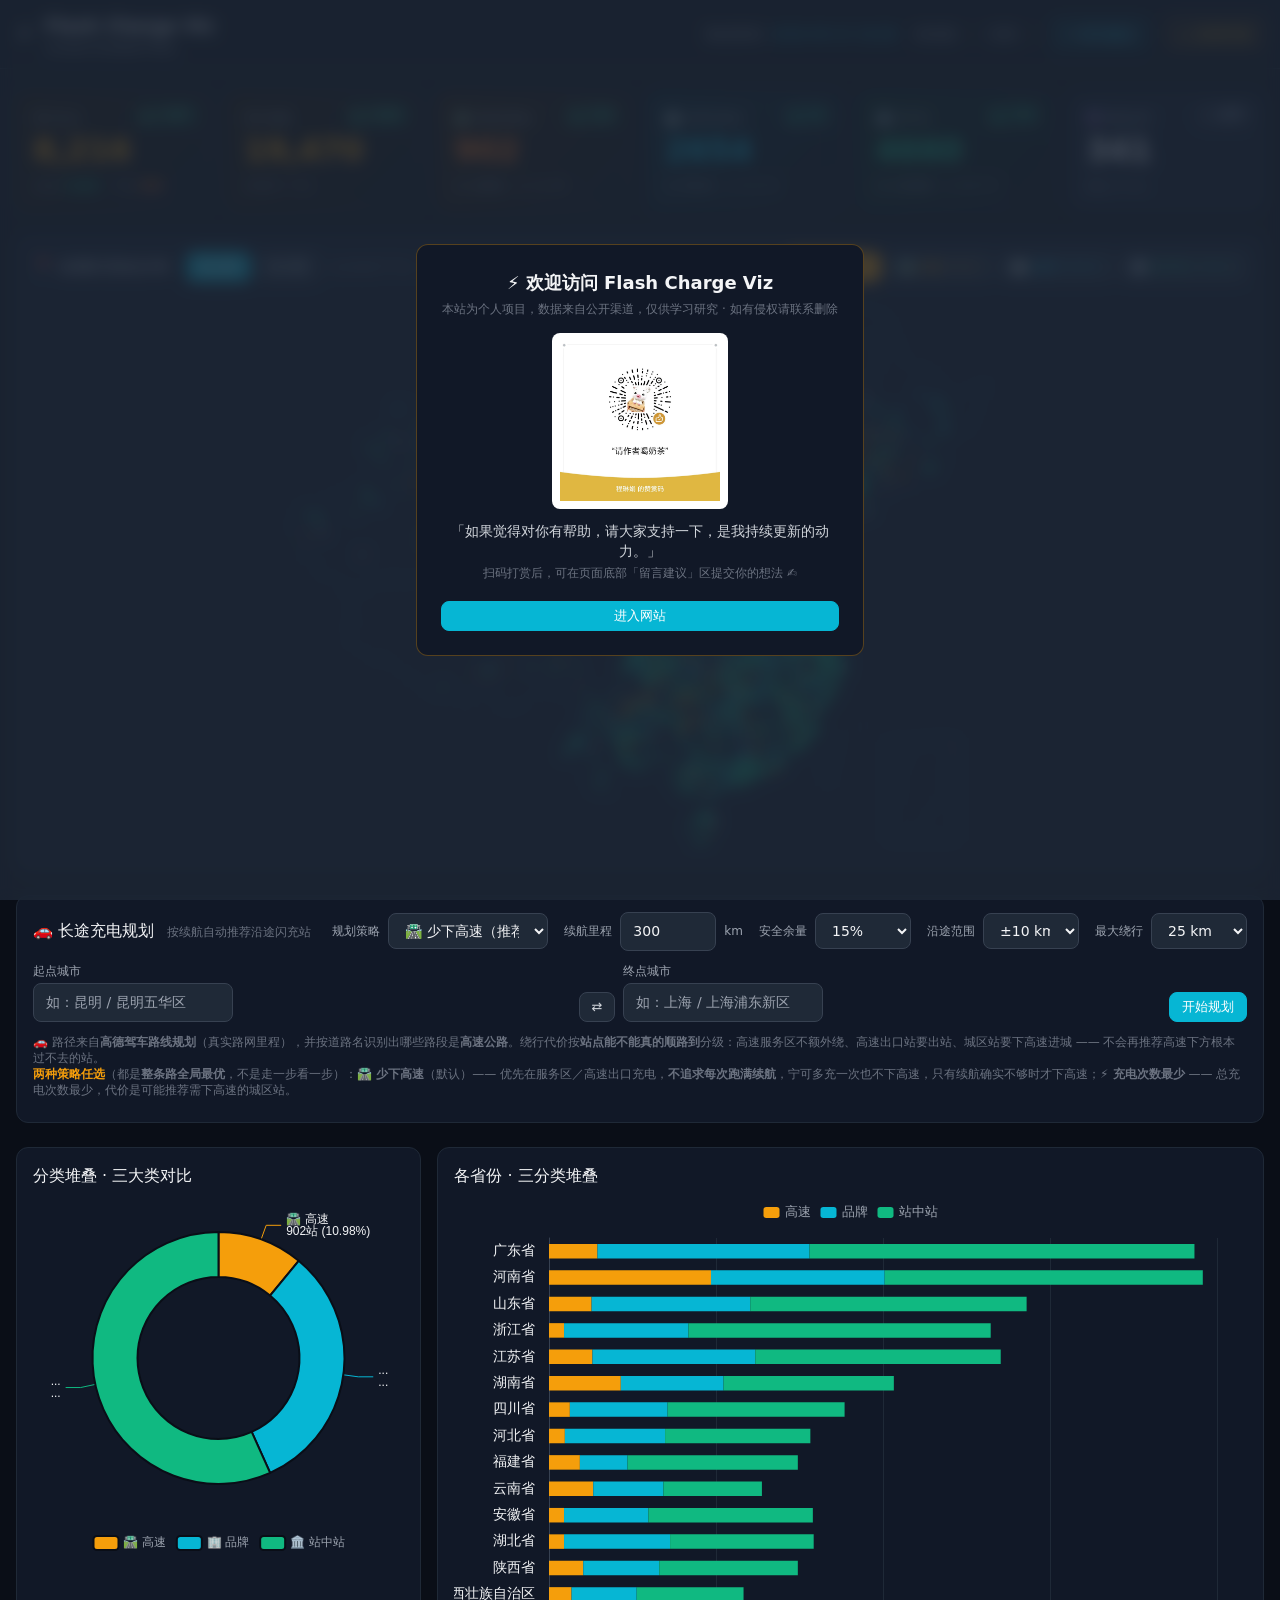
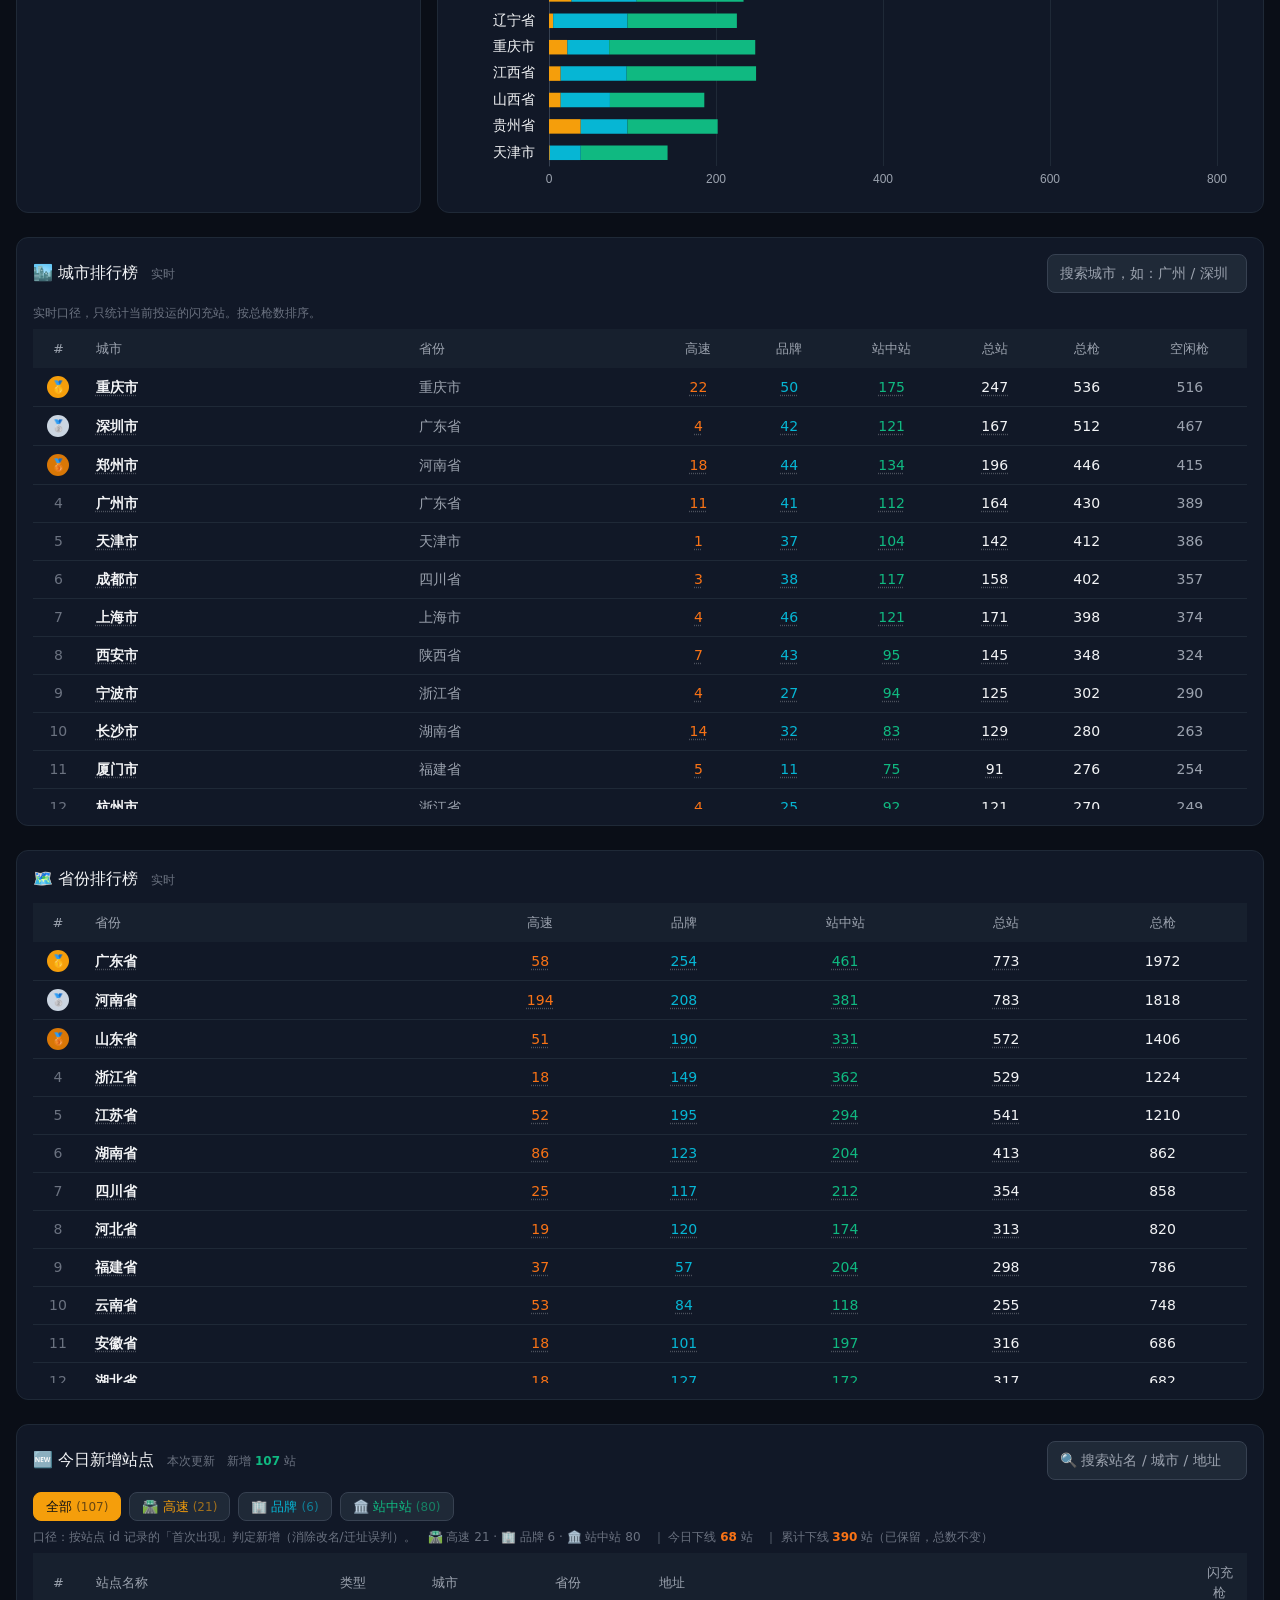
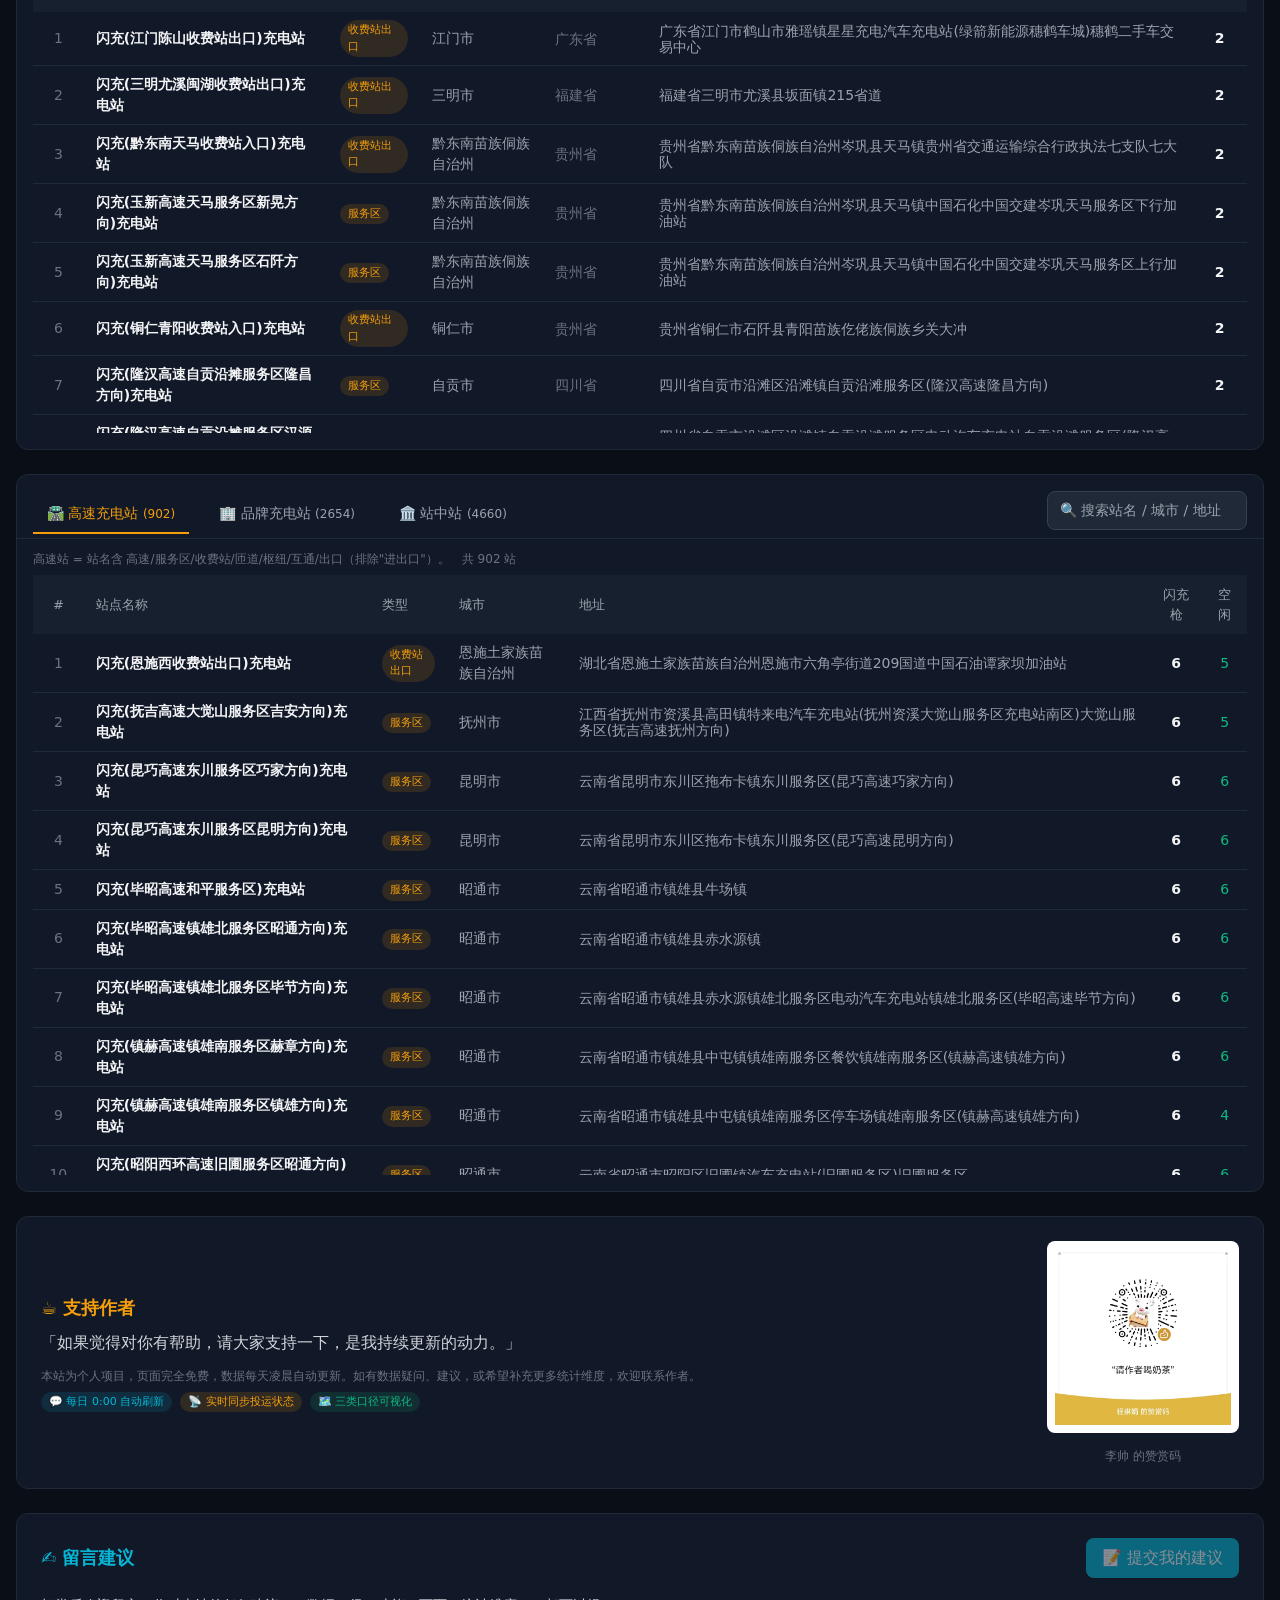
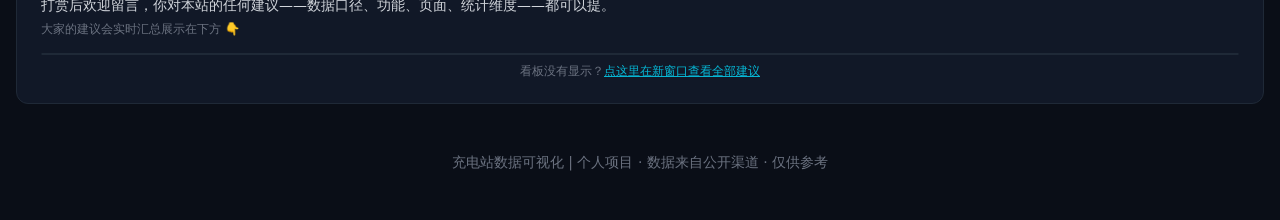
==== index.html @ 5ac54e73 "Initial commit: Flash Charge Viz 仿制站（本地可运行）" ====
<!DOCTYPE html>
<html lang="zh-CN">
<head>
<meta charset="UTF-8" />
<meta name="viewport" content="width=device-width,initial-scale=1.0" />
<title>Flash Charge Viz · 比亚迪闪充站数据可视化</title>
<link rel="stylesheet" href="styles.css" />
<script defer src="echarts.min.js"></script>
<script defer src="china_map.js"></script>
<script>
  /* 头部立即发起主数据请求 —— 与 JS 下载并行，而不是等 JS 下载执行完才开始 */
  window.__dataFetch = fetch('byd_stations_full.json');
  window.__prevFetch = fetch('prev_day.json').catch(() => null);
  window.__newFetch = fetch('new_today.json').catch(() => null);
</script>
<link rel="icon" type="image/svg+xml" href="data:image/svg+xml,%3Csvg xmlns='http://www.w3.org/2000/svg' viewBox='0 0 32 32'%3E%3Ctext y='26' font-size='28'%3E⚡%3C/text%3E%3C/svg%3E" />
<style>
  html, body { background: #0a0e17; color: #f3f4f6; font-family: ui-sans-serif, system-ui, "Microsoft YaHei", "PingFang SC", sans-serif; }
  .card { background: #111827; border: 1px solid #1f2937; border-radius: 0.75rem; }
  .card-amber { background: linear-gradient(135deg,#1a1208 0%,#0a0e17 100%); border-color: #f59e0b33; }
  .card-cyan { background: linear-gradient(135deg,#082029 0%,#0a0e17 100%); border-color: #06b6d433; }
  .card-emerald { background: linear-gradient(135deg,#07221a 0%,#0a0e17 100%); border-color: #10b98133; }
  .card-orange { background: linear-gradient(135deg,#221608 0%,#0a0e17 100%); border-color: #f9731633; }
  .t-amber { color: #f59e0b; } .t-cyan { color: #06b6d4; } .t-emerald { color: #10b981; } .t-orange { color: #f97316; }
  .border-amber\/30 { border-color: #f59e0b4d; } .border-cyan\/30 { border-color: #06b6d433; }
  .border-emerald\/30 { border-color: #10b9814d; } .border-orange\/30 { border-color: #f9731633; }
  .btn { background: #1f2937; border: 1px solid #374151; color: #d1d5db; padding: 4px 12px; border-radius: 0.5rem; font-size: 13px; cursor: pointer; transition: all .15s; }
  .btn:hover { background: #374151; }
  .btn.active { background: #06b6d4; color: #fff; border-color: #06b6d4; }
  .btn.active-amber { background: #f59e0b; color: #0a0e17; border-color: #f59e0b; }
  .tab { padding: 8px 14px; cursor: pointer; color: #9ca3af; border-bottom: 2px solid transparent; font-size: 14px; }
  .tab.active { color: #f59e0b; border-color: #f59e0b; }
  .input { background: #1f2937; border: 1px solid #374151; color: #f3f4f6; padding: 8px 12px; border-radius: 0.5rem; font-size: 14px; }
  .input:focus { outline: none; border-color: #f59e0b; }
  select.input { cursor: pointer; }
  .linkable { cursor: pointer; text-decoration: underline dotted rgba(255,255,255,.25); text-underline-offset: 3px; }
  .linkable:hover { text-decoration: underline solid currentColor; filter: brightness(1.25); }
  .district-group { margin-bottom: 14px; }
  .district-head { position: sticky; top: 0; background: #0f1523; color: #9ca3af; font-size: 12px; padding: 6px 10px; border-left: 3px solid #f59e0b; border-radius: 4px; margin-bottom: 6px; z-index: 2; }
  .route-step { display: flex; align-items: center; gap: 8px; font-size: 13px; padding: 6px 0; border-bottom: 1px dashed #1f2937; }
  .route-step:last-child { border-bottom: none; }
  .route-dot { width: 10px; height: 10px; border-radius: 50%; flex: none; }
  .route-empty { color: #6b7280; font-size: 13px; padding: 10px 0; }
  .input:focus { outline: none; border-color: #06b6d4; }
  table.tbl { width: 100%; border-collapse: collapse; }
  .tbl th { background: #1f293780; color: #9ca3af; padding: 10px 12px; text-align: left; font-weight: 500; font-size: 13px; }
  .tbl td { padding: 8px 12px; border-bottom: 1px solid #1f2937; font-size: 14px; }
  .tbl th.text-center, .tbl td.text-center { text-align: center; }
  .tbl th:first-child, .tbl td:first-child { text-align: center; }
  .tbl tr:hover td { background: #1f293740; }
  .medal { display: inline-block; width: 22px; height: 22px; line-height: 22px; text-align: center; border-radius: 50%; font-size: 12px; font-weight: 700; }
  .medal-1 { background: #f59e0b; color: #0a0e17; }
  .medal-2 { background: #cbd5e1; color: #0a0e17; }
  .medal-3 { background: #d97706; color: #0a0e17; }
  .pill { display: inline-block; padding: 2px 8px; border-radius: 9999px; font-size: 11px; font-weight: 500; }
  .pill-on { background: #064e3b; color: #10b981; }
  .pill-off { background: #7f1d1d; color: #fca5a5; }
  ::-webkit-scrollbar { width: 8px; height: 8px; }
  ::-webkit-scrollbar-thumb { background: #374151; border-radius: 4px; }
  ::-webkit-scrollbar-track { background: transparent; }
  .stat-num { font-size: 32px; font-weight: 700; letter-spacing: -0.02em; }
  .delta-badge { position: absolute; top: 10px; right: 10px; font-size: 12px; font-weight: 600; padding: 2px 8px; border-radius: 9999px; line-height: 1.4; white-space: nowrap; }
  .delta-up { color: #34d399; background: rgba(16,185,129,.12); border: 1px solid rgba(16,185,129,.3); }
  .delta-down { color: #f87171; background: rgba(248,113,113,.12); border: 1px solid rgba(248,113,113,.3); }
  .delta-flat { color: #9ca3af; background: rgba(107,114,128,.12); border: 1px solid rgba(107,114,128,.3); }
  .modal-back { background: #1f2937cc; backdrop-filter: blur(8px); }
</style>
</head>
<body class="min-h-screen">

<!-- 顶栏 -->
<header class="border-b border-gray-800 sticky top-0 z-20" style="background:#0a0e17f0;backdrop-filter:blur(12px)">
  <div class="max-w-7xl mx-auto px-4 py-3 flex items-center justify-between">
    <div class="flex items-center gap-3">
      <span class="text-2xl">⚡</span>
      <div>
        <div class="text-lg font-semibold">Flash Charge Viz</div>
        <div class="text-xs text-gray-400">比亚迪闪充站数据可视化</div>
      </div>
    </div>
    <div class="flex items-center gap-4 text-sm text-gray-400">
      <span>数据更新: <span class="t-cyan" id="dataUpdate">2026-09-15 18:08</span></span>
      <span class="hidden sm:inline" id="visitStats">浏览量: <span class="t-amber">--</span> · 访客: <span class="t-amber">--</span></span>
      <a class="px-3 py-1.5 rounded-lg bg-cyan-500/10 text-cyan-400 border border-cyan-500/30 hover:bg-cyan-500/20" href="#feedback">✍️ 留言建议</a>
      <a class="px-3 py-1.5 rounded-lg bg-amber-500/10 text-amber-400 border border-amber-500/30 hover:bg-amber-500/20" href="#sponsor">☕ 支持作者</a>
    </div>
  </div>
</header>

<main class="max-w-7xl mx-auto px-4 py-6 space-y-6">

<!-- 核心统计卡片：总站/总枪/高速/品牌/站中站/城市数 -->
<div class="grid grid-cols-2 md:grid-cols-3 lg:grid-cols-6 gap-4">
  <div class="card card-amber p-4 relative"><span class="delta-badge" id="dTotal" style="display:none"></span><div class="text-xs text-gray-400">累计站点</div><div class="stat-num t-amber" id="cTotal">--</div><div class="text-xs text-gray-500 mt-1" id="cTotalSub"></div></div>
  <div class="card card-amber p-4 relative"><span class="delta-badge" id="dGuns" style="display:none"></span><div class="text-xs text-gray-400">累计枪数</div><div class="stat-num t-amber" id="cGuns">--</div><div class="text-xs text-gray-500 mt-1" id="cGunsSub"></div></div>
  <div class="card card-orange p-4 relative"><span class="delta-badge" id="dHw" style="display:none"></span><div class="text-xs text-gray-400">🛣️ 高速充电站</div><div class="stat-num t-orange" id="cHw">--</div><div class="text-xs text-gray-500 mt-1" id="cHwSub"></div></div>
  <div class="card card-cyan p-4 relative"><span class="delta-badge" id="dBrand" style="display:none"></span><div class="text-xs text-gray-400">🏢 品牌充电站</div><div class="stat-num t-cyan" id="cBrand">--</div><div class="text-xs text-gray-500 mt-1" id="cBrandSub"></div></div>
  <div class="card card-emerald p-4 relative"><span class="delta-badge" id="dInst" style="display:none"></span><div class="text-xs text-gray-400">🏛️ 站中站</div><div class="stat-num t-emerald" id="cInst">--</div><div class="text-xs text-gray-500 mt-1" id="cInstSub"></div></div>
  <div class="card p-4 relative"><span class="delta-badge" id="dCities" style="display:none"></span><div class="text-xs text-gray-400">🌆 覆盖城市</div><div class="stat-num text-gray-100" id="cCities">--</div><div class="text-xs text-gray-500 mt-1" id="cCitiesSub"></div></div>
</div>

<!-- 地图 -->
<div class="card p-4">
  <div class="flex flex-wrap items-center justify-between gap-2 mb-3">
    <div class="flex items-center gap-2">
      <span class="font-medium" id="mapTitle">📍 全国闪充站分布</span>
      <div class="ml-2 flex gap-1">
        <button class="btn active" data-maptype="scatter" onclick="setMapType(this)">散点图</button>
        <button class="btn" data-maptype="heatmap" onclick="setMapType(this)">热力图</button>
        <button class="btn" id="backNation" style="display:none;color:#f59e0b" onclick="backToNation()">← 返回全国</button>
        <button class="btn" id="clearRouteBtn" style="display:none;color:#f59e0b" onclick="clearRouteOverlay()">✕ 清除规划路线</button>
      </div>
      <span class="text-xs text-gray-500 hidden md:inline">点击省份可下钻 · 滚轮缩放 · 拖拽平移</span>
    </div>
    <div class="flex gap-1">
      <button class="btn active-amber" data-cat="all" onclick="setMapCat(this)">全部 <span class="text-xs opacity-60" id="cntAll"></span></button>
      <button class="btn" data-cat="highway" onclick="setMapCat(this)" style="color:#f59e0b">🛣️ 高速 <span class="text-xs opacity-60" id="cntHw"></span></button>
      <button class="btn" data-cat="brand" onclick="setMapCat(this)" style="color:#06b6d4">🏢 品牌 <span class="text-xs opacity-60" id="cntBrand"></span></button>
      <button class="btn" data-cat="instation" onclick="setMapCat(this)" style="color:#10b981">🏛️ 站中站 <span class="text-xs opacity-60" id="cntInst"></span></button>
    </div>
  </div>
  <div style="position:relative">
    <div id="mapChart" style="width:100%;height:560px"></div>
    <div id="mapLoading" style="position:absolute;inset:0;display:flex;align-items:center;justify-content:center;color:#6b7280;font-size:15px;letter-spacing:2px;background:#0a0e17;pointer-events:none">⚡ 站点数据加载中…</div>
  </div>
</div>

<!-- 长途充电规划 -->
<div class="card p-4 scroll-mt-20" id="route">
  <div class="flex items-center justify-between mb-3 flex-wrap gap-2">
    <h3 class="font-medium">🚗 长途充电规划 <span class="text-xs text-gray-500 ml-2">按续航自动推荐沿途闪充站</span></h3>
    <div class="flex items-center gap-2 flex-wrap">
      <label class="text-xs text-gray-400">规划策略</label>
      <select id="routeMode" class="input" style="width:160px" onchange="if(lastRoutePlan)planRoute()">
        <option value="highway" selected>🛣️ 少下高速（推荐）</option>
        <option value="fewest">⚡ 充电次数最少</option>
      </select>
      <label class="text-xs text-gray-400 ml-2">续航里程</label>
      <input id="routeRange" type="number" min="80" max="800" step="10" value="300" class="input" style="width:96px" />
      <span class="text-xs text-gray-400">km</span>
      <label class="text-xs text-gray-400 ml-2">安全余量</label>
      <select id="routeSafety" class="input" style="width:96px">
        <option value="0.9">10%</option>
        <option value="0.85" selected>15%</option>
        <option value="0.8">20%</option>
        <option value="0.75">25%</option>
      </select>
      <label class="text-xs text-gray-400 ml-2">沿途范围</label>
      <select id="routeCorridor" class="input" style="width:96px" onchange="if(lastRoutePlan)planRoute()">
        <option value="5">±5 km</option>
        <option value="10" selected>±10 km</option>
        <option value="20">±20 km</option>
        <option value="40">±40 km</option>
      </select>
      <label class="text-xs text-gray-400 ml-2">最大绕行</label>
      <select id="routeMaxDetour" class="input" style="width:96px" onchange="if(lastRoutePlan)planRoute()">
        <option value="10">10 km</option>
        <option value="25" selected>25 km</option>
        <option value="50">50 km</option>
        <option value="9999">不限</option>
      </select>
    </div>
  </div>
  <div class="grid md:grid-cols-[1fr_auto_1fr_auto] gap-2 items-end mb-3">
    <div>
      <label class="text-xs text-gray-400 block mb-1">起点城市</label>
      <input id="routeFrom" class="input" list="cityOptions" placeholder="如：昆明 / 昆明五华区" />
    </div>
    <button class="btn" onclick="swapRoute()" title="交换起终点">⇄</button>
    <div>
      <label class="text-xs text-gray-400 block mb-1">终点城市</label>
      <input id="routeTo" class="input" list="cityOptions" placeholder="如：上海 / 上海浦东新区" />
    </div>
    <button class="btn active w-full md:w-auto" onclick="planRoute()">开始规划</button>
  </div>
  <datalist id="cityOptions"></datalist>
  <div class="text-xs text-gray-500 mb-2">🚗 路径来自<b>高德驾车路线规划</b>（真实路网里程），并按道路名识别出哪些路段是<b>高速公路</b>。绕行代价按<b>站点能不能真的顺路到</b>分级：高速服务区不额外绕、高速出口站要出站、城区站要下高速进城 —— 不会再推荐高速下方根本过不去的站。<br />
  <b class="t-amber">两种策略任选</b>（都是<b>整条路全局最优</b>，不是走一步看一步）：<b>🛣️ 少下高速</b>（默认）—— 优先在服务区／高速出口充电，<b>不追求每次跑满续航</b>，宁可多充一次也不下高速，只有续航确实不够时才下高速；<b>⚡ 充电次数最少</b> —— 总充电次数最少，代价是可能推荐需下高速的城区站。</div>
  <div id="routeSummary" class="text-sm mb-2" style="display:none"></div>
  <div id="routeMap" style="width:100%;height:420px;display:none"></div>
  <div class="overflow-x-auto max-h-[420px] overflow-y-auto mt-2" id="routeTableWrap" style="display:none">
    <table class="tbl">
      <thead><tr><th style="width:46px">#</th><th>充电站</th><th>城市</th><th>地址</th><th class="text-center">距起点</th><th class="text-center" title="直线偏离路线的距离 / 实际要绕的往返里程">偏离 → 实绕</th><th class="text-center">可达性</th><th class="text-center">闪充枪</th><th class="text-center">空闲</th></tr></thead>
      <tbody id="routeTbody"></tbody>
    </table>
  </div>
</div>

<!-- 趋势 + 省份堆叠 -->
<div class="grid lg:grid-cols-3 gap-4">
  <div class="card p-4 lg:col-span-1">
    <h3 class="font-medium mb-2">分类堆叠 · 三大类对比</h3>
    <div id="pieChart" style="width:100%;height:360px"></div>
  </div>
  <div class="card p-4 lg:col-span-2">
    <h3 class="font-medium mb-2">各省份 · 三分类堆叠</h3>
    <div id="provChart" style="width:100%;height:600px"></div>
  </div>
</div>

<!-- 城市排行榜 -->
<div class="card p-4">
  <div class="flex items-center justify-between mb-3 flex-wrap gap-2">
    <h3 class="font-medium">🏙️ 城市排行榜 <span class="text-xs text-gray-500 ml-2">实时</span></h3>
    <input id="citySearch" class="input" placeholder="搜索城市，如：广州 / 深圳" />
  </div>
  <div class="text-xs text-gray-500 mb-2">实时口径，只统计当前投运的闪充站。按总枪数排序。</div>
  <div class="overflow-x-auto max-h-[480px] overflow-y-auto">
    <table class="tbl">
      <thead><tr><th style="width:50px">#</th><th>城市</th><th>省份</th><th class="text-center">高速</th><th class="text-center">品牌</th><th class="text-center">站中站</th><th class="text-center">总站</th><th class="text-center">总枪</th><th class="text-center">空闲枪</th></tr></thead>
      <tbody id="cityTbody"></tbody>
    </table>
  </div>
</div>

<!-- 省份排行榜 -->
<div class="card p-4">
  <h3 class="font-medium mb-3">🗺️ 省份排行榜 <span class="text-xs text-gray-500 ml-2">实时</span></h3>
  <div class="overflow-x-auto max-h-[480px] overflow-y-auto">
    <table class="tbl">
      <thead><tr><th style="width:50px">#</th><th>省份</th><th class="text-center">高速</th><th class="text-center">品牌</th><th class="text-center">站中站</th><th class="text-center">总站</th><th class="text-center">总枪</th></tr></thead>
      <tbody id="provTbody"></tbody>
    </table>
  </div>
</div>

<!-- 今日新增站点 -->
<div class="card p-4 scroll-mt-20" id="newToday">
  <div class="flex items-center justify-between mb-3 flex-wrap gap-2">
    <h3 class="font-medium">🆕 今日新增站点 <span class="text-xs text-gray-500 ml-2" id="newTodayBadge">加载中…</span></h3>
    <input id="newSearch" class="input" placeholder="🔍 搜索站名 / 城市 / 地址" oninput="renderNewToday()" />
  </div>
  <div class="flex items-center gap-2 mb-2 flex-wrap" id="newCatFilter">
    <button class="btn active-amber" data-ncat="all" onclick="setNewCat(this)">全部 <span class="text-xs opacity-60" id="ncAll"></span></button>
    <button class="btn" data-ncat="highway" onclick="setNewCat(this)" style="color:#f59e0b">🛣️ 高速 <span class="text-xs opacity-60" id="ncHw"></span></button>
    <button class="btn" data-ncat="brand" onclick="setNewCat(this)" style="color:#06b6d4">🏢 品牌 <span class="text-xs opacity-60" id="ncBrand"></span></button>
    <button class="btn" data-ncat="instation" onclick="setNewCat(this)" style="color:#10b981">🏛️ 站中站 <span class="text-xs opacity-60" id="ncInst"></span></button>
  </div>
  <div class="text-xs text-gray-500 mb-2" id="newTodayDesc"></div>
  <div class="overflow-x-auto max-h-[480px] overflow-y-auto">
    <table class="tbl">
      <thead><tr><th style="width:50px">#</th><th>站点名称</th><th>类型</th><th>城市</th><th>省份</th><th>地址</th><th class="text-center">闪充枪</th></tr></thead>
      <tbody id="newTbody"></tbody>
    </table>
  </div>
</div>

<!-- 三类站点详情 -->
<div class="card p-4">
  <div class="flex items-center justify-between gap-3 border-b border-gray-800 -mx-4 px-4 mb-3 flex-wrap">
    <div class="flex items-center gap-4">
      <div class="tab active" data-cat="highway" onclick="setDetailCat(this)">🛣️ 高速充电站 <span class="text-xs" id="dtCntHw"></span></div>
      <div class="tab" data-cat="brand" onclick="setDetailCat(this)">🏢 品牌充电站 <span class="text-xs" id="dtCntBrand"></span></div>
      <div class="tab" data-cat="instation" onclick="setDetailCat(this)">🏛️ 站中站 <span class="text-xs" id="dtCntInst"></span></div>
    </div>
    <input id="detailSearch" class="input mb-2" style="max-width:300px" placeholder="🔍 搜索站名 / 城市 / 地址" />
  </div>
  <div class="text-xs text-gray-500 mb-2" id="detailDesc"></div>
  <div class="overflow-x-auto max-h-[600px] overflow-y-auto">
    <table class="tbl">
      <thead><tr><th style="width:50px">#</th><th>站点名称</th><th>类型</th><th>城市</th><th>地址</th><th class="text-center">闪充枪</th><th class="text-center">空闲</th></tr></thead>
      <tbody id="detailTbody"></tbody>
    </table>
  </div>
</div>

<!-- 支持作者：赞赏码 -->
<div id="sponsor" class="card p-6 scroll-mt-20">
  <div class="grid md:grid-cols-[1fr_auto] gap-6 items-center">
    <div>
      <h3 class="text-lg font-semibold mb-2 t-amber">☕ 支持作者</h3>
      <p class="text-gray-300 leading-relaxed mb-3">「如果觉得对你有帮助，请大家支持一下，是我持续更新的动力。」</p>
      <p class="text-xs text-gray-500 mb-2">本站为个人项目，页面完全免费，数据每天凌晨自动更新。如有数据疑问、建议，或希望补充更多统计维度，欢迎联系作者。</p>
      <div class="flex flex-wrap gap-2 text-xs text-gray-400">
        <span class="pill" style="background:#06b6d422;color:#06b6d4">💬 每日 0:00 自动刷新</span>
        <span class="pill" style="background:#f59e0b22;color:#f59e0b">📡 实时同步投运状态</span>
        <span class="pill" style="background:#10b98122;color:#10b981">🗺️ 三类口径可视化</span>
      </div>
    </div>
    <div class="text-center">
      <div class="inline-block bg-white p-2 rounded-lg" style="background:#ffffff">
        <img src="qrcode.jpg" alt="赞赏码" class="block w-44 h-44" loading="lazy" />
      </div>
      <div class="text-xs text-gray-500 mt-2">李帅 的赞赏码</div>
    </div>
  </div>
</div>

<!-- 留言建议 -->
<div id="feedback" class="card p-6 scroll-mt-20">
  <div class="flex flex-wrap items-center justify-between gap-3 mb-4">
    <h3 class="text-lg font-semibold t-cyan">✍️ 留言建议</h3>
    <a id="fbSubmitBtn" class="px-4 py-2 rounded-lg bg-cyan-500 text-white font-medium hover:bg-cyan-400 transition-colors" target="_blank" rel="noopener">📝 提交我的建议</a>
  </div>
  <p class="text-gray-300 text-sm leading-relaxed mb-1">打赏后欢迎留言，你对本站的任何建议——数据口径、功能、页面、统计维度——都可以提。</p>
  <p class="text-xs text-gray-500 mb-4">大家的建议会实时汇总展示在下方 👇</p>
  <div id="fbBoardWrap" class="rounded-lg border border-gray-800 overflow-hidden" style="background:#0d1320">
    <iframe id="fbBoard" class="w-full block" style="height:520px;border:0" title="大家的建议" loading="lazy"></iframe>
  </div>
  <div class="text-xs text-gray-500 text-center mt-2">看板没有显示？<a id="fbBoardLink" class="t-cyan underline" target="_blank" rel="noopener">点这里在新窗口查看全部建议</a></div>
</div>

<footer class="text-center text-gray-500 text-sm py-6">充电站数据可视化 | 个人项目 · 数据来自公开渠道 · 仅供参考</footer>
</main>

<!-- 欢迎弹窗：打赏码 + 免责声明 -->
<div id="modal" class="fixed inset-0 z-50 modal-back flex items-center justify-center">
  <div class="card max-w-md p-6 mx-4" style="border-color:#f59e0b4d">
    <h2 class="text-lg font-semibold mb-1 text-center">⚡ 欢迎访问 Flash Charge Viz</h2>
    <p class="text-xs text-gray-500 text-center mb-4">本站为个人项目，数据来自公开渠道，仅供学习研究 · 如有侵权请联系删除</p>
    <div class="flex justify-center mb-3">
      <div class="inline-block bg-white p-2 rounded-lg">
        <img src="qrcode.jpg" alt="赞赏码" class="block w-40 h-40" loading="lazy" />
      </div>
    </div>
    <p class="text-sm text-gray-300 text-center mb-1">「如果觉得对你有帮助，请大家支持一下，是我持续更新的动力。」</p>
    <p class="text-xs text-gray-500 text-center mb-5">扫码打赏后，可在页面底部「留言建议」区提交你的想法 ✍️</p>
    <button class="btn active w-full" onclick="dismissWelcome()">进入网站</button>
  </div>
</div>

<!-- 站点明细弹窗（城市排行榜数字点击 / 地图点击共用） -->
<div id="cityModal" class="fixed inset-0 z-50 modal-back flex items-center justify-center" style="display:none" onclick="if(event.target===this)closeCityModal()">
  <div class="card w-full mx-4 p-5" style="max-width:960px;max-height:86vh;display:flex;flex-direction:column">
    <div class="flex items-start justify-between gap-3 mb-2">
      <div>
        <h3 class="font-semibold text-base" id="cityModalTitle"></h3>
        <div class="text-xs text-gray-500 mt-1" id="cityModalSub"></div>
      </div>
      <button class="btn" onclick="closeCityModal()">✕ 关闭</button>
    </div>
    <div class="flex items-center gap-2 mb-3 flex-wrap">
      <select id="cityModalDistrict" class="input" style="max-width:220px" onchange="renderCityModal()">
        <option value="">全部区县</option>
      </select>
      <input id="cityModalSearch" class="input" style="max-width:260px" placeholder="筛选站名 / 地址" oninput="renderCityModal()" />
      <span class="text-xs text-gray-500" id="cityModalCount"></span>
    </div>
    <div class="overflow-y-auto flex-1 -mx-2 px-2" id="cityModalBody"></div>
  </div>
</div>

<script>
/* ========== 数据加载 ========== */
let STATIONS = [];
let PREV_DAY = null;

/* ========== 留言建议（腾讯文档收集表）==========
   formUrl  = 收集表填写链接（访客提交建议）
   boardUrl = 建议汇总表格链接（嵌入展示 + 新窗口打开）*/
const FEEDBACK = { formUrl: '', boardUrl: '' };
(function setupFeedback() {
  const btn = document.getElementById('fbSubmitBtn');
  const frame = document.getElementById('fbBoard');
  const link = document.getElementById('fbBoardLink');
  if (FEEDBACK.formUrl) { btn.href = FEEDBACK.formUrl; }
  else { btn.removeAttribute('href'); btn.style.opacity = .5; btn.title = '留言板配置中，稍后开放'; }
  if (FEEDBACK.boardUrl) { frame.src = FEEDBACK.boardUrl; link.href = FEEDBACK.boardUrl; }
  else { frame.style.display = 'none'; link.href = '#'; }
})();

/* ========== 访问统计（Cloudflare Pages Function + KV）========== */
(function setupVisitStats() {
  const el = document.getElementById('visitStats');
  if (!el) return;

  // 每个浏览器生成一个持久访客ID，服务端据此去重
  let vid = null;
  try {
    vid = localStorage.getItem('fc_vid');
    if (!vid) {
      vid = (crypto.randomUUID && crypto.randomUUID())
        || ('fc-' + Date.now().toString(36) + '-' + Math.random().toString(36).slice(2, 10));
      localStorage.setItem('fc_vid', vid);
    }
  } catch (e) { /* 隐私模式等 localStorage 不可用时按匿名浏览量计 */ }

  const render = d => {
    el.innerHTML = '浏览量: <span class="t-amber">' +
      Number(d.views || 0).toLocaleString('zh-CN') +
      '</span> · 访客: <span class="t-amber">' +
      Number(d.visitors || 0).toLocaleString('zh-CN') + '</span>';
  };

  fetch('/api/stats', {
    method: 'POST',
    headers: { 'Content-Type': 'application/json' },
    body: JSON.stringify({ vid: vid })
  }).then(r => r.json()).then(render).catch(() => {
    // 接口失败时退化为只读展示，保持占位符
    fetch('/api/stats').then(r => r.json()).then(render).catch(() => {});
  });
})();
let CITY_STATS = []; // {city, province, hw, brand, inst, total, guns, idleGuns}
let PROV_STATS = []; // {prov, hw, brand, inst, total, guns}
let NEW_TODAY = null; // {date, count, stations:[...]} 今日新增站点(由 build_full_data.js 生成)

const CATEGORY_LABEL = { highway: '高速', brand: '品牌', instation: '站中站' };
const CATEGORY_COLOR = { highway: '#f59e0b', brand: '#06b6d4', instation: '#10b981' };

async function init() {
  const resp = await (window.__dataFetch || fetch('byd_stations_full.json'));
  STATIONS = await resp.json();
  try {
    const r2 = await (window.__prevFetch || fetch('prev_day.json'));
    if (r2 && r2.ok) PREV_DAY = await r2.json();
  } catch (e) { /* 快照不存在时静默跳过 */ }
  try {
    const r3 = await (window.__newFetch || fetch('new_today.json'));
    if (r3 && r3.ok) NEW_TODAY = await r3.json();
  } catch (e) { /* 新增站点文件不存在时静默跳过 */ }
  buildStats();
  buildTables();
  renderNewToday();
  drawAll();
}

function buildStats() {
  const counts = { highway: 0, brand: 0, instation: 0 };
  const guns = { highway: 0, brand: 0, instation: 0 };
  const idle = { highway: 0, brand: 0, instation: 0 };
  STATIONS.forEach(s => {
    counts[s.category]++;
    guns[s.category] += s.superNum || 0;
    idle[s.category] += s.idleSuperNum || 0;
  });
  const total = STATIONS.length;
  const totalG = STATIONS.reduce((a, s) => a + (s.superNum || 0), 0);
  const totalIdle = STATIONS.reduce((a, s) => a + (s.idleSuperNum || 0), 0);
  const offlineN = STATIONS.filter(s => s.status === 'offline').length;
  const onlineN = total - offlineN;
  document.getElementById('cTotal').textContent = total.toLocaleString();
  document.getElementById('cTotalSub').innerHTML = `在线 <b class="t-emerald">${onlineN.toLocaleString()}</b> · 下线 <b class="t-orange">${offlineN.toLocaleString()}</b>`;
  document.getElementById('cGuns').textContent = totalG.toLocaleString();
  document.getElementById('cGunsSub').innerHTML = `利用率 ${((1 - totalIdle/totalG)*100).toFixed(1)}%`;
  document.getElementById('cHw').textContent = counts.highway;
  document.getElementById('cHwSub').innerHTML = `枪 <b>${guns.highway}</b> · 占 ${(counts.highway/total*100).toFixed(1)}%`;
  document.getElementById('cBrand').textContent = counts.brand;
  document.getElementById('cBrandSub').innerHTML = `枪 <b>${guns.brand}</b> · 占 ${(counts.brand/total*100).toFixed(1)}%`;
  document.getElementById('cInst').textContent = counts.instation;
  document.getElementById('cInstSub').innerHTML = `枪 <b>${guns.instation}</b> · 占 ${(counts.instation/total*100).toFixed(1)}%`;
  document.getElementById('cCities').textContent = new Set(STATIONS.map(s => s.city)).size;
  document.getElementById('cCitiesSub').textContent = `覆盖 ${new Set(STATIONS.map(s => s.province)).size} 省`;
  document.getElementById('cntAll').textContent = `(${total})`;
  document.getElementById('cntHw').textContent = `(${counts.highway})`;
  document.getElementById('cntBrand').textContent = `(${counts.brand})`;
  document.getElementById('cntInst').textContent = `(${counts.instation})`;
  document.getElementById('dtCntHw').textContent = `(${counts.highway})`;
  document.getElementById('dtCntBrand').textContent = `(${counts.brand})`;
  document.getElementById('dtCntInst').textContent = `(${counts.instation})`;
  renderDeltas({ total, guns: totalG, highway: counts.highway, brand: counts.brand, instation: counts.instation, cities: new Set(STATIONS.map(s => s.city)).size });
}

/* 对比昨日快照，渲染每个统计卡的增减徽章 */
function renderDeltas(cur) {
  if (!PREV_DAY || typeof PREV_DAY.total !== 'number') return;
  const items = [
    ['dTotal', cur.total, PREV_DAY.total],
    ['dGuns', cur.guns, PREV_DAY.guns],
    ['dHw', cur.highway, PREV_DAY.highway],
    ['dBrand', cur.brand, PREV_DAY.brand],
    ['dInst', cur.instation, PREV_DAY.instation],
    ['dCities', cur.cities, PREV_DAY.cities]
  ];
  const prevDate = PREV_DAY.date ? `较 ${PREV_DAY.date}` : '较昨日';
  items.forEach(([id, now, prev]) => {
    const el = document.getElementById(id);
    if (!el || typeof prev !== 'number') return;
    const d = now - prev;
    if (d > 0) { el.className = 'delta-badge delta-up'; el.textContent = `▲ +${d}`; }
    else if (d < 0) { el.className = 'delta-badge delta-down'; el.textContent = `▼ ${d}`; }
    else { el.className = 'delta-badge delta-flat'; el.textContent = '— 持平'; }
    el.title = prevDate;
    el.style.display = '';
  });
}

function buildTables() {
  // 城市聚合
  const cm = {}, pm = {};
  STATIONS.forEach(s => {
    const k = s.city;
    if (!cm[k]) cm[k] = { city: k, province: s.province, hw: 0, brand: 0, inst: 0, total: 0, guns: 0, idleGuns: 0 };
    const c = cm[k];
    c.total++; c.guns += s.superNum || 0; c.idleGuns += s.idleSuperNum || 0;
    if (s.category === 'highway') c.hw++;
    else if (s.category === 'brand') c.brand++;
    else c.inst++;
    if (!pm[s.province]) pm[s.province] = { prov: s.province, hw: 0, brand: 0, inst: 0, total: 0, guns: 0 };
    const p = pm[s.province];
    p.total++; p.guns += s.superNum || 0;
    if (s.category === 'highway') p.hw++;
    else if (s.category === 'brand') p.brand++;
    else p.inst++;
  });
  CITY_STATS = Object.values(cm).sort((a, b) => b.guns - a.guns);
  PROV_STATS = Object.values(pm).sort((a, b) => b.guns - a.guns);
  renderCityTable(CITY_STATS);
  renderProvTable(PROV_STATS);
  fillCityOptions();
}

const catCell = (scope, cat, val, color) =>
  `<td class="text-center ${val > 0 ? 'linkable ' + color : 'text-gray-600'}" ${val > 0 ? `onclick="showStations('${scope.type}','${escAttr(scope.key)}','${cat}')" title="点击查看明细"` : ''}>${val}</td>`;

function escAttr(s) { return String(s).replace(/'/g, "\\'").replace(/"/g, '&quot;'); }

function renderCityTable(list) {
  const tb = document.getElementById('cityTbody');
  tb.innerHTML = list.map((c, i) => {
    const medal = i < 3 ? `<span class="medal medal-${i+1}">${['🥇','🥈','🥉'][i]}</span>` : `<span class="text-gray-500">${i+1}</span>`;
    const sc = { type: 'city', key: c.city };
    return `<tr><td>${medal}</td><td><b class="linkable" onclick="showStations('city','${escAttr(c.city)}','all')" title="查看 ${escAttr(c.city)} 全部站点">${c.city}</b></td><td class="text-gray-400">${c.province}</td>
      ${catCell(sc, 'highway', c.hw, 't-orange')}
      ${catCell(sc, 'brand', c.brand, 't-cyan')}
      ${catCell(sc, 'instation', c.inst, 't-emerald')}
      ${catCell(sc, 'all', c.total, 'text-gray-100')}
      <td class="text-center">${c.guns}</td>
      <td class="text-center text-gray-400">${c.idleGuns}</td></tr>`;
  }).join('');
}

function renderProvTable(list) {
  const tb = document.getElementById('provTbody');
  tb.innerHTML = list.map((p, i) => {
    const medal = i < 3 ? `<span class="medal medal-${i+1}">${['🥇','🥈','🥉'][i]}</span>` : `<span class="text-gray-500">${i+1}</span>`;
    const sc = { type: 'province', key: p.prov };
    return `<tr><td>${medal}</td><td><b class="linkable" onclick="showStations('province','${escAttr(p.prov)}','all')" title="查看 ${escAttr(p.prov)} 全部站点">${p.prov}</b></td>
      ${catCell(sc, 'highway', p.hw, 't-orange')}
      ${catCell(sc, 'brand', p.brand, 't-cyan')}
      ${catCell(sc, 'instation', p.inst, 't-emerald')}
      ${catCell(sc, 'all', p.total, 'text-gray-100')}
      <td class="text-center">${p.guns}</td></tr>`;
  }).join('');
}

/* ========== 站点明细弹窗 ========== */
let modalCtx = null;
function showStations(type, key, cat) {
  const pool = STATIONS.filter(s => type === 'city' ? s.city === key : s.province === key);
  modalCtx = { type, key, cat, pool };
  const catName = { highway: '高速充电站', brand: '品牌充电站', instation: '站中站', all: '全部站点' }[cat];
  const scopeName = type === 'city' ? key : key;
  document.getElementById('cityModalTitle').textContent = `${scopeName} · ${catName}`;
  document.getElementById('cityModalSub').textContent =
    `${type === 'city' ? '城市' : '省份'}：${scopeName} ｜ 类型：${catName} ｜ 共 ${pool.filter(s => cat === 'all' || s.category === cat).length} 站（按区县分组）`;
  // 区县下拉
  const dset = new Set(pool.filter(s => cat === 'all' || s.category === cat).map(s => districtOf(s)));
  const sel = document.getElementById('cityModalDistrict');
  sel.innerHTML = '<option value="">全部区县</option>' +
    [...dset].sort().map(d => `<option value="${escAttr(d)}">${d}（${pool.filter(s => (cat === 'all' || s.category === cat) && districtOf(s) === d).length}）</option>`).join('');
  sel.value = '';
  document.getElementById('cityModalSearch').value = '';
  document.getElementById('cityModal').style.display = '';
  renderCityModal();
}
function closeCityModal() { document.getElementById('cityModal').style.display = 'none'; modalCtx = null; }
function renderCityModal() {
  if (!modalCtx) return;
  const { cat, pool } = modalCtx;
  const dist = document.getElementById('cityModalDistrict').value;
  const kw = document.getElementById('cityModalSearch').value.trim().toLowerCase();
  let list = pool.filter(s => cat === 'all' || s.category === cat);
  if (dist) list = list.filter(s => districtOf(s) === dist);
  if (kw) list = list.filter(s => (s.name || '').toLowerCase().includes(kw) || (s.address || '').toLowerCase().includes(kw));
  document.getElementById('cityModalCount').textContent = `显示 ${list.length} 站`;
  // 按区县分组
  const groups = {};
  list.forEach(s => { const d = districtOf(s); (groups[d] = groups[d] || []).push(s); });
  const body = document.getElementById('cityModalBody');
  const keys = Object.keys(groups).sort((a, b) => groups[b].length - groups[a].length);
  if (!keys.length) { body.innerHTML = '<div class="route-empty">没有匹配的站点。</div>'; return; }
  body.innerHTML = keys.map(d => `
    <div class="district-group">
      <div class="district-head">📍 ${d} · ${groups[d].length} 站</div>
      <table class="tbl"><tbody>
        ${groups[d].sort((a, b) => b.superNum - a.superNum).map((s, i) => `
          <tr>
            <td style="width:40px" class="text-gray-500">${i + 1}</td>
            <td><b class="${s.status==='offline'?'text-gray-500':''}">${s.name}</b>${s.status==='offline'?' <span class="pill pill-off">下线</span>':''}</td>
            <td style="width:96px"><span class="pill" style="background:${CATEGORY_COLOR[s.category]}22;color:${CATEGORY_COLOR[s.category]}">${CATEGORY_LABEL[s.category] || '站中站'}</span></td>
            <td style="width:220px" class="text-gray-400 text-xs">${s.address || ''}</td>
            <td class="text-center" style="width:80px"><b>${s.superNum}</b></td>
            <td class="text-center ${s.idleSuperNum > 0 ? 't-emerald' : 't-orange'}" style="width:70px">${s.idleSuperNum}</td>
          </tr>`).join('')}
      </tbody></table>
    </div>`).join('');
}
function districtOf(s) {
  let a = s.address || '';
  if (!a) return '其他';
  if (s.province && a.startsWith(s.province)) a = a.slice(s.province.length);
  const cm = a.match(/^(.+?(?:市|自治州|盟|地区))/);
  if (cm) a = a.slice(cm[1].length);
  const dm = a.match(/^(.+?(?:区|县|旗|市))/);
  return dm ? dm[1] : (a.slice(0, 4) || '其他');
}

document.getElementById('citySearch').addEventListener('input', e => {
  const v = e.target.value.trim();
  if (!v) return renderCityTable(CITY_STATS);
  const q = v.toLowerCase();
  const filtered = CITY_STATS.filter(c => c.city.toLowerCase().includes(q) || c.province.toLowerCase().includes(q));
  renderCityTable(filtered);
});

/* ========== 详情列表 ========== */
let detailCat = 'highway';
function setDetailCat(el) {
  document.querySelectorAll('.tab').forEach(t => t.classList.remove('active'));
  el.classList.add('active');
  detailCat = el.dataset.cat;
  const si = document.getElementById('detailSearch');
  if (si) si.value = '';
  renderDetail();
}
function renderDetail() {
  const desc = {
    highway: '高速站 = 站名含 高速/服务区/收费站/匝道/枢纽/互通/出口（排除"进出口"）。',
    brand: '品牌站 = 站名含 比亚迪/王朝/海洋/腾势/方程豹/仰望/4S 等品牌关键词。',
    instation: '站中站 = 其余全部，多建在商场、写字楼、停车场等场站内。',
  };
  const base = STATIONS.filter(s => s.category === detailCat);
  const kwEl = document.getElementById('detailSearch');
  const kw = (kwEl ? kwEl.value : '').trim().toLowerCase();
  const list = base
    .filter(s => !kw || (s.name || '').toLowerCase().includes(kw)
      || (s.city || '').toLowerCase().includes(kw)
      || (s.address || '').toLowerCase().includes(kw))
    .sort((a, b) => b.superNum - a.superNum);
  document.getElementById('detailDesc').textContent =
    desc[detailCat] + (kw ? `　🔍 匹配 ${list.length} / ${base.length} 站` : `　共 ${base.length} 站`);
  const tb = document.getElementById('detailTbody');
  if (!list.length) { tb.innerHTML = '<tr><td colspan="7" class="route-empty">没有匹配的站点，换个关键词试试。</td></tr>'; return; }
  tb.innerHTML = list.map((s, i) => {
    const tag = detailCat === 'highway' ? (s.highwayTag || '') : (s.brandTag || '场站');
    const off = s.status === 'offline'
      ? ' <span class="pill pill-off" title="' + (s.recheckDate
          ? '最后在线 ' + s.lastSeen + '；已于 ' + s.recheckDate + ' 复核（5km/30km/按名三重查询均未命中）确认下线'
          : '最后在线 ' + s.lastSeen) + '">下线' + (s.recheckDate ? '·已复核' : '') + '</span>'
      : '';
    return `<tr><td class="text-gray-500">${i+1}</td><td><b class="${s.status==='offline'?'text-gray-500':''}">${s.name}</b>${off}</td>
      <td><span class="pill" style="background:${CATEGORY_COLOR[detailCat]}22;color:${CATEGORY_COLOR[detailCat]}">${tag}</span></td>
      <td class="text-gray-400">${s.city}</td>
      <td class="text-gray-400 text-xs">${s.address || ''}</td>
      <td class="text-center"><b>${s.superNum}</b></td>
      <td class="text-center ${s.idleSuperNum > 0 ? 't-emerald' : 't-orange'}">${s.idleSuperNum}</td></tr>`;
  }).join('');
}
/* ========== 今日新增站点 ==========
 * 数据来自 new_today.json，由 build_full_data.js 与昨日快照做差集生成。
 */
/* ========== 今日新增站点 ==========
 * 数据来自 new_today.json：
 *   newByCategory.{highway,brand,instation} = 本次新上线站点（按三分类分组）
 *   offlineCount / offlineTodayCount = 下线口径（累计 / 今日）
 * 判定改用站点 id + firstSeen（见 build_full_data.js / registry.js），
 * 可消除改名/迁址导致的误判，且天然幂等（同日重复运行不会重复计新增）。
 */
let newCatFilter = 'all';
function setNewCat(el) {
  document.querySelectorAll('#newCatFilter [data-ncat]').forEach(b => b.classList.remove('active', 'active-amber'));
  el.classList.add('active-amber');
  newCatFilter = el.dataset.ncat;
  renderNewToday();
}

function renderNewToday() {
  const badge = document.getElementById('newTodayBadge');
  const desc = document.getElementById('newTodayDesc');
  const tb = document.getElementById('newTbody');
  if (!badge || !tb) return;

  if (!NEW_TODAY) {
    badge.textContent = '暂不可用';
    desc.textContent = '尚未生成今日新增数据，下次每日更新后会自动填充。';
    tb.innerHTML = '<tr><td colspan="7" class="route-empty">暂无数据</td></tr>';
    return;
  }

  const grp = NEW_TODAY.newByCategory || { highway: [], brand: [], instation: [] };
  const cHw = grp.highway.length, cBrand = grp.brand.length, cInst = grp.instation.length;
  const totalNew = cHw + cBrand + cInst;
  const offTotal = NEW_TODAY.offlineCount || 0;
  const offToday = NEW_TODAY.offlineTodayCount || 0;
  const set = (id, v) => { const e = document.getElementById(id); if (e) e.textContent = v ? '(' + v + ')' : ''; };
  set('ncAll', totalNew); set('ncHw', cHw); set('ncBrand', cBrand); set('ncInst', cInst);

  if (totalNew > 0) {
    badge.innerHTML = `本次更新　新增 <b class="t-emerald">${totalNew}</b> 站`;
    desc.innerHTML = `口径：按站点 id 记录的「首次出现」判定新增（消除改名/迁址误判）。`
      + `　🛣️ 高速 ${cHw} · 🏢 品牌 ${cBrand} · 🏛️ 站中站 ${cInst}`
      + (offToday ? `　｜ 今日下线 <b class="t-orange">${offToday}</b> 站` : '')
      + (offTotal ? `　｜ 累计下线 <b class="t-orange">${offTotal}</b> 站（已保留，总数不变）` : '');
  } else {
    badge.textContent = '本次无新增';
    desc.innerHTML = `累计收录 <b>${NEW_TODAY.totalStations != null ? NEW_TODAY.totalStations : '—'}</b> 站，本次更新没有新上线的站。`
      + (offTotal ? `　｜ 其中 <b class="t-orange">${offTotal}</b> 站已标注「下线」（数据保留，总数不变）` : '')
      + `　｜ 新站将在下次每日扫描后自动归类到高速 / 品牌 / 站中站。`;
  }

  // 按当前筛选分类取列表
  let list = newCatFilter === 'all'
    ? [...grp.highway, ...grp.brand, ...grp.instation]
    : (grp[newCatFilter] || []);

  const kwEl = document.getElementById('newSearch');
  const kw = (kwEl ? kwEl.value : '').trim().toLowerCase();
  if (kw) list = list.filter(s => (s.name || '').toLowerCase().includes(kw)
    || (s.city || '').toLowerCase().includes(kw)
    || (s.province || '').toLowerCase().includes(kw)
    || (s.address || '').toLowerCase().includes(kw));

  if (!list.length) {
    tb.innerHTML = '<tr><td colspan="7" class="route-empty">'
      + (totalNew ? '没有匹配的站点，换个关键词试试。' : '累计收录已含全部站点，本次更新无新增。') + '</td></tr>';
    return;
  }
  tb.innerHTML = list.map((s, i) => {
    const c = CATEGORY_COLOR[s.category] || '#9ca3af';
    const tag = s.category === 'highway' ? (s.highwayTag || '高速')
      : s.category === 'brand' ? (s.brandTag || '品牌') : '场站';
    return `<tr><td class="text-gray-500">${i + 1}</td><td><b>${s.name}</b></td>
      <td><span class="pill" style="background:${c}22;color:${c}">${tag}</span></td>
      <td class="text-gray-400">${s.city}</td>
      <td class="text-gray-500 text-xs">${s.province || ''}</td>
      <td class="text-gray-400 text-xs">${s.address || ''}</td>
      <td class="text-center"><b>${s.superNum || 0}</b></td></tr>`;
  }).join('');
}
document.addEventListener('DOMContentLoaded', () => {
  const si = document.getElementById('detailSearch');
  if (si) si.addEventListener('input', renderDetail);
});

/* ========== 地图 ========== */
let mapChart, routeChart = null, mapType = 'scatter', mapCat = 'all', geoReady = false, curProv = null;

/* 省份简称 → 本地geojson文件名（echarts官方包，注意陕西=shanxi1） */
const PROV_FILE = {
  '北京':'beijing','天津':'tianjin','上海':'shanghai','重庆':'chongqing',
  '河北':'hebei','山西':'shanxi','辽宁':'liaoning','吉林':'jilin','黑龙江':'heilongjiang',
  '江苏':'jiangsu','浙江':'zhejiang','安徽':'anhui','福建':'fujian','江西':'jiangxi',
  '山东':'shandong','河南':'henan','湖北':'hubei','湖南':'hunan','广东':'guangdong',
  '海南':'hainan','四川':'sichuan','贵州':'guizhou','云南':'yunnan','陕西':'shanxi1',
  '甘肃':'gansu','青海':'qinghai','台湾':'taiwan','内蒙古':'neimenggu','广西':'guangxi',
  '西藏':'xizang','宁夏':'ningxia','新疆':'xinjiang','香港':'xianggang','澳门':'aomen',
};

function setMapType(el) {
  document.querySelectorAll('[data-maptype]').forEach(b => b.classList.remove('active'));
  el.classList.add('active');
  mapType = el.dataset.maptype;
  drawMap();
}
function setMapCat(el) {
  document.querySelectorAll('[data-cat]').forEach(b => b.classList.remove('active', 'active-amber'));
  el.classList.add('active-amber');
  mapCat = el.dataset.cat;
  drawMap();
}
async function loadGeo() {
  if (geoReady) return;
  /* china_map.js 已自行 registerMap('china')，此处仅做兜底 */
  geoReady = true;
}
async function drillTo(name) {
  const file = PROV_FILE[name];
  if (!file) return;
  try {
    const r = await fetch('provinces/' + file + '.json');
    const g = await r.json();
    echarts.registerMap('prov', g);
    curProv = name;
    document.getElementById('backNation').style.display = '';
    document.getElementById('mapTitle').textContent = '📍 ' + name + ' · 闪充站分布';
    drawMap();
  } catch (e) { console.warn('下钻失败', name, e); }
}
function backToNation() {
  curProv = null;
  document.getElementById('backNation').style.display = 'none';
  document.getElementById('mapTitle').textContent = '📍 全国闪充站分布';
  drawMap();
}
/* 当前视野内的站点（全国 or 选中省份） */
function visibleStations() {
  return curProv ? STATIONS.filter(s => s.province.startsWith(curProv)) : STATIONS;
}
/* 散点大小：按闪充枪数开方缩放，下钻后更大 */
function symSize(v) {
  const n = v && v[2] ? v[2] : 1;
  const k = curProv ? 2.6 : 1.9;
  return Math.max(curProv ? 7 : 5, Math.min(curProv ? 22 : 15, 3 + Math.sqrt(n) * k));
}
/* 三类用不同形状：高速▲ 品牌■ 站中站● */
const CAT_SYMBOL = { highway: 'triangle', brand: 'rect', instation: 'circle' };

async function drawMap() {
  const ml = document.getElementById('mapLoading');
  if (ml) ml.remove();
  if (!mapChart) {
    mapChart = echarts.init(document.getElementById('mapChart'));
    mapChart.on('click', p => {
      if (p.componentType === 'geo' && p.name && p.name !== curProv) drillTo(p.name);
    });
  }
  const base = visibleStations();
  const data = mapCat === 'all' ? base : base.filter(s => s.category === mapCat);
  if (mapType === 'heatmap') {
    mapChart.setOption({
      backgroundColor: 'transparent',
      tooltip: { trigger: 'item', formatter: p => p.data ? `${p.data.name}<br>${p.data.city} · ${p.data.superNum}枪` : p.name },
      visualMap: { min: 0, max: 30, calculable: true, orient: 'vertical', right: 20, top: 'center', textStyle: { color: '#9ca3af' }, seriesIndex: 0, inRange: { color: ['#10b98133','#10b981','#06b6d4','#f59e0b','#f97316'] } },
      geo: geoOpt(),
      series: [{
        name: '热度', type: 'heatmap', coordinateSystem: 'geo',
        pointSize: curProv ? 18 : 12, blurSize: curProv ? 24 : 16,
        data: data.map(s => [s.lng, s.lat, Math.min(30, s.superNum || 1)]),
      }].concat(routeOverlaySeries()),
    }, true);
  } else {
    const series = mapCat === 'all' ? [
      { name: '🛣️ 高速', color: '#f59e0b', cat: 'highway', data: base.filter(s => s.category === 'highway') },
      { name: '🏢 品牌', color: '#06b6d4', cat: 'brand', data: base.filter(s => s.category === 'brand') },
      { name: '🏛️ 站中站', color: '#10b981', cat: 'instation', data: base.filter(s => s.category === 'instation') },
    ] : [{ name: CATEGORY_LABEL[mapCat], color: CATEGORY_COLOR[mapCat], cat: mapCat, data }];
    mapChart.setOption({
      backgroundColor: 'transparent',
      tooltip: {
        trigger: 'item',
        formatter: p => p.data ? `<b>${p.data.name}</b><br>${p.seriesName}<br>${p.data.city} · ${p.data.superNum}枪 · 空闲${p.data.idleSuperNum}<br><span style="color:#9ca3af">${p.data.address || ''}</span>` : p.name,
      },
      legend: {
        show: mapCat === 'all', textStyle: { color: '#d1d5db', fontSize: 13 }, top: 8,
        itemWidth: 16, itemHeight: 12,
      },
      geo: geoOpt(),
      series: series.map(s => ({
        name: s.name, type: 'scatter', coordinateSystem: 'geo',
        progressive: 0, progressiveThreshold: 100000,
        symbol: CAT_SYMBOL[s.cat] || 'circle',
        itemStyle: { color: s.color, opacity: 0.8, borderColor: '#0a0e17', borderWidth: 0.5 },
        emphasis: { scale: 1.6, itemStyle: { opacity: 1, shadowBlur: 8, shadowColor: s.color } },
        symbolSize: symSize,
        data: s.data.map(x => ({ name: x.name, value: [x.lng, x.lat, x.superNum], ...x,
          itemStyle: x.status === 'offline' ? { color: '#6b7280', opacity: 0.5, borderColor: '#9ca3af', borderWidth: 1 } : undefined })),
      })).concat(routeOverlaySeries()),
    }, true);
  }
}
/* 规划结果叠加到全国大地图的图层（路线 + 推荐站 + 起终点） */
function routeOverlaySeries() {
  const o = routeOverlay;
  if (!o) return [];
  return [
    {
      name: '🚗 规划路线', type: 'lines', coordinateSystem: 'geo', silent: true, z: 12,
      polyline: true,
      data: splitByHw(o.line, o.hw).map(s => ({
        coords: s.pts,
        name: '规划路线 ' + o.from + '→' + o.to + (s.hw ? '（高速）' : '（普通道路）'),
        lineStyle: s.hw
          ? { color: '#7dd3fc', width: 3, opacity: .95, shadowColor: '#3b82f6', shadowBlur: 10, cap: 'round', join: 'round' }
          : { color: '#94a3b8', width: 1.8, opacity: .8, cap: 'round', join: 'round' },
      })),
    },
    {
      name: '⭐ 规划充电站', type: 'scatter', coordinateSystem: 'geo', z: 14, symbolSize: 15,
      itemStyle: { color: '#f59e0b', borderColor: '#fff8e7', borderWidth: 2, shadowColor: '#f59e0b', shadowBlur: 12 },
      label: { show: true, formatter: p => p.data.label, color: '#0a0e17', fontSize: 11, fontWeight: 700 },
      data: o.stops.map((p, i) => ({
        name: '⭐ 第' + (i + 1) + '站 ' + p.s.name,
        value: [p.s.lng, p.s.lat],
        label: String(i + 1),
        city: p.s.city, address: p.s.address,
        superNum: p.s.superNum, idleSuperNum: p.s.idleSuperNum,
      })),
    },
    {
      name: '📍 起终点', type: 'scatter', coordinateSystem: 'geo', z: 15, symbol: 'pin', symbolSize: 40,
      itemStyle: { color: '#ef4444', shadowColor: '#ef4444', shadowBlur: 10 },
      label: { show: true, position: 'top', color: '#f3f4f6', fontSize: 11, fontWeight: 700, formatter: p => p.data.label },
      data: [
        { name: '起点 ' + o.from, value: [o.A.lng, o.A.lat], label: '起' },
        { name: '终点 ' + o.to, value: [o.B.lng, o.B.lat], label: '终' },
      ],
    },
  ];
}

function geoOpt() {
  return {
    map: curProv ? 'prov' : 'china', roam: true, zoom: curProv ? 0.9 : 1.2,
    scaleLimit: { min: 0.5, max: 12 },
    label: { show: !!curProv, fontSize: 11, color: '#9ca3af' },
    itemStyle: { areaColor: '#111827', borderColor: '#374151', borderWidth: 0.5 },
    emphasis: { itemStyle: { areaColor: '#1f2937' }, label: { show: true, color: '#f3f4f6' } },
    select: { itemStyle: { areaColor: '#1f2937' }, label: { show: true, color: '#f3f4f6' } },
  };
}

/* ========== 其他图表 ========== */
function drawAll() {
  // 饼图
  const counts = { highway: 0, brand: 0, instation: 0 };
  STATIONS.forEach(s => counts[s.category]++);
  echarts.init(document.getElementById('pieChart')).setOption({
    backgroundColor: 'transparent',
    tooltip: { trigger: 'item', formatter: '{b}: {c} 站 ({d}%)' },
    legend: { bottom: 0, textStyle: { color: '#9ca3af' } },
    series: [{
      type: 'pie', radius: ['45%', '70%'], center: ['50%', '45%'],
      itemStyle: { borderColor: '#0a0e17', borderWidth: 2 },
      label: { color: '#f3f4f6', formatter: '{b}\n{c}站 ({d}%)' },
      data: [
        { value: counts.highway, name: '🛣️ 高速', itemStyle: { color: '#f59e0b' } },
        { value: counts.brand, name: '🏢 品牌', itemStyle: { color: '#06b6d4' } },
        { value: counts.instation, name: '🏛️ 站中站', itemStyle: { color: '#10b981' } },
      ],
    }],
  });
  // 省份堆叠
  const top20 = PROV_STATS.slice(0, 20).reverse();
  echarts.init(document.getElementById('provChart')).setOption({
    backgroundColor: 'transparent',
    tooltip: { trigger: 'axis', axisPointer: { type: 'shadow' } },
    legend: { textStyle: { color: '#9ca3af', fontSize: 13 }, top: 5, itemWidth: 16, itemHeight: 11 },
    grid: { left: 95, right: 30, top: 42, bottom: 30 },
    xAxis: { type: 'value', axisLine: { lineStyle: { color: '#374151' } }, axisLabel: { color: '#9ca3af' }, splitLine: { lineStyle: { color: '#1f2937' } } },
    yAxis: {
      type: 'category', data: top20.map(p => p.prov),
      axisLine: { lineStyle: { color: '#374151' } },
      axisLabel: { color: '#f3f4f6', fontSize: 14, margin: 14 },
      axisTick: { show: false },
    },
    series: [
      { name: '高速', type: 'bar', stack: 's', barCategoryGap: '45%', itemStyle: { color: '#f59e0b' }, data: top20.map(p => p.hw) },
      { name: '品牌', type: 'bar', stack: 's', barCategoryGap: '45%', itemStyle: { color: '#06b6d4' }, data: top20.map(p => p.brand) },
      { name: '站中站', type: 'bar', stack: 's', barCategoryGap: '45%', itemStyle: { color: '#10b981' }, data: top20.map(p => p.inst) },
    ],
  });
}

/* 等 DOMContentLoaded：defer 的 echarts/china_map 执行完毕后才画图 */
const boot = () => init().then(() => { drawMap(); renderDetail(); });
if (document.readyState === 'loading') document.addEventListener('DOMContentLoaded', boot);
else boot();
window.addEventListener('resize', () => mapChart && mapChart.resize());
function dismissWelcome() { document.getElementById('modal').remove(); }

/* ========== 长途充电规划 ========== */
const normCity = s => String(s || '').trim().replace(/市$/, '');
function haversine(a, b) {
  const R = 6371;
  const dLat = (b.lat - a.lat) * Math.PI / 180, dLng = (b.lng - a.lng) * Math.PI / 180;
  const t = Math.sin(dLat / 2) ** 2 + Math.cos(a.lat * Math.PI / 180) * Math.cos(b.lat * Math.PI / 180) * Math.sin(dLng / 2) ** 2;
  return 2 * R * Math.asin(Math.sqrt(Math.min(1, t)));
}
function cityCenter(name) {
  const n = normCity(name);
  const list = STATIONS.filter(s => normCity(s.city) === n);
  if (!list.length) return null;
  return {
    lat: list.reduce((a, s) => a + s.lat, 0) / list.length,
    lng: list.reduce((a, s) => a + s.lng, 0) / list.length,
    n: list.length,
  };
}
function fillCityOptions() {
  const dl = document.getElementById('cityOptions');
  if (!dl) return;
  const names = [...new Set(STATIONS.map(s => s.city))].filter(Boolean).sort();
  dl.innerHTML = names.map(c => '<option value="' + normCity(c) + '">').join('');
}
function swapRoute() {
  const a = document.getElementById('routeFrom'), b = document.getElementById('routeTo');
  const t = a.value; a.value = b.value; b.value = t;
}
let lastRoutePlan = null;    // 缓存上一次路线，改续航/走廊时不重复请求高德
let routeProjCache = null;   // 缓存站点到路线的投影结果（重算最贵的一段）

/* ---- 站点可达性分级 ----
   高速是封闭道路：路线正下方 2 km 的城市站，直线看着近，实际要下高速→进城→再上高速。
   所以先按站名判定它到底属于哪一类，再决定"绕过去要花多少代价"。 */
const ACCESS = {
  svc:  { label: '🛣️ 高速服务区', short: '服务区', color: '#10b981', note: '就在高速上，不用下高速' },
  exit: { label: '🔀 高速出口',   short: '出口',   color: '#f59e0b', note: '需下高速，出站即到' },
  city: { label: '⚠️ 需下高速',   short: '需下高速', color: '#fb7185', note: '在高速外的城区，要下高速绕进去' },
  road: { label: '✅ 顺路可达',   short: '顺路',   color: '#94a3b8', note: '在普通道路沿线，直接拐进去' },
};
/* 判定时同时看站名和地址：
   全国有 461 座站地址里直接写着"G85银昆高速""G30连霍高速"，站名却不带"服务区"，
   只看站名会把它们误判成城区站（昆仑→成都第 1 站就吃过这个亏）。 */
function accessOf(s) {
  const txt = String(s.name || '') + ' ' + String(s.address || '');
  if (/服务区/.test(txt)) return 'svc';                       // 真·高速服务区
  if (/收费站|高速出口|高速入口|高速出入口/.test(txt)) return 'exit';
  if (/高速/.test(txt)) return 'exit';                        // 地址带高速名：高速沿线，出站即到
  if (s.category === 'highway') return 'exit';                // 兜底：分到高速类但无关键字
  return 'city';
}
/* 几何修正阈值（km）：一个站名字带"高速/服务区"，只说明它语义上属于高速系统，
   不代表它就在你开的这条高速主线上。中国高速是密集网状，G5 主线旁几十公里就有
   太原绕城/二环/静兴等平行高速。只有投影落在高速路段(hw=1)且直线偏离 ≤ 此阈值，
   才是"真正顺路"的高速服务区/出口；否则虽有"高速"之名、实际要绕出去几十公里，
   当作「需下高速」处理，UI 也如实标注"需绕行 X km"，避免误导"不用下高速"。
   实测参考：G5 主线上的渭南芝川收费站出口 off=0.5km，而太原绕城/二环那些"名义高速"站 off=34~42km。 */
const NEAR_HW = 8;
/* 往返绕行代价（km）。off = 站点到路线的直线偏离。
   这一项参与"续航够不够"的计算，是真实要跑的里程。 */
const PENALTY_EXIT = 6;    // 下高速→收费站外→再上高速，往返额外成本
const PENALTY_CITY = 16;   // 下高速→进城→出城→上高速，往返额外成本
function detourCost(c) {
  if (!c.hw) return 2 * c.off;            // 普通道路：路边站，直接拐进去再拐回来
  if (c.acc === 'svc') return 2 * c.off;  // 服务区本来就在高速上，几乎不额外绕
  if (c.acc === 'exit') return 2 * c.off + PENALTY_EXIT;
  return 2 * c.off + PENALTY_CITY;        // 城市站：光直线距离会严重低估
}
/* 「少下高速」策略里，一次「需下高速」的充电，折合多少次普通充电的代价。
   取 1000 是为了让它成为绝对优先的目标：先保证下高速次数最少，次数相同才比总充电次数。
   有了它，"在服务区多充一次"就永远比"少充一次但得下高速"更划算。 */
const CITY_STOP_COST = 1000;

/* 把折线按"高速/普通"切成若干连续段，用于地图上分色显示 */
function splitByHw(poly, hw) {
  if (!hw || !hw.length) return [{ pts: poly, hw: 0 }];
  const segs = [];
  let cur = [poly[0]], curHw = hw[0] ? 1 : 0;
  for (let i = 1; i < poly.length; i++) {
    const h = hw[i] ? 1 : 0;
    cur.push(poly[i]);
    if (h !== curHw) { segs.push({ pts: cur, hw: curHw }); cur = [poly[i]]; curHw = h; }
  }
  if (cur.length > 1) segs.push({ pts: cur, hw: curHw });
  return segs.length ? segs : [{ pts: poly, hw: 0 }];
}

/* ---- 路线几何：把站点投影到真实路径上 ---- */
function buildRouteIndex(poly, hw) {
  const cum = [0];
  for (let i = 1; i < poly.length; i++) {
    const kx = 111.32 * Math.cos(((poly[i - 1][1] + poly[i][1]) / 2) * Math.PI / 180);
    cum.push(cum[i - 1] + Math.hypot((poly[i][0] - poly[i - 1][0]) * kx, (poly[i][1] - poly[i - 1][1]) * 110.57));
  }
  const total = cum[cum.length - 1];
  const step = Math.max(total / 1100, 0.4);
  const pts = [], cs = [], hs = [];
  let last = 0;
  for (let i = 0; i < poly.length; i++) {
    if (!pts.length || cum[i] - cs[cs.length - 1] >= step || i === poly.length - 1) {
      pts.push(poly[i]); cs.push(cum[i]);
      // 抽稀会把多个原始点合成一段，段属性取区间内占比多的那种（少数服从多数）
      let ones = 0, zeros = 0;
      if (hw) for (let k = last; k <= i; k++) { if (hw[k]) ones++; else zeros++; }
      hs.push(hw ? (ones >= zeros ? 1 : 0) : 0);
      last = i;
    }
  }
  return { pts, cum: cs, hw: hs, total };
}
function projectToRoute(idx, s) {
  let bestD = Infinity, bestS = 0, bestI = 1;
  for (let i = 1; i < idx.pts.length; i++) {
    const x0 = idx.pts[i - 1][0], y0 = idx.pts[i - 1][1], x1 = idx.pts[i][0], y1 = idx.pts[i][1];
    const kx = 111.32 * Math.cos(y0 * Math.PI / 180), ky = 110.57;
    const ax = x0 * kx, ay = y0 * ky, bx = x1 * kx, by = y1 * ky;
    const px = s.lng * kx, py = s.lat * ky;
    const vx = bx - ax, vy = by - ay, wx = px - ax, wy = py - ay;
    const len2 = vx * vx + vy * vy;
    let t = len2 ? (wx * vx + wy * vy) / len2 : 0;
    t = t < 0 ? 0 : t > 1 ? 1 : t;
    const d = Math.hypot(px - (ax + t * vx), py - (ay + t * vy));
    if (d < bestD) { bestD = d; bestS = idx.cum[i - 1] + t * (idx.cum[i] - idx.cum[i - 1]); bestI = i; }
  }
  return { d: bestD, s: bestS, hw: idx.hw[bestI] ? 1 : 0 };
}
/* 全量投影（每站都要算一次到路线的最近点），结果按沿路线里程排序并缓存 */
function getProjected(route) {
  const key = route.distance + ':' + route.polyline.length;
  if (routeProjCache && routeProjCache.key === key) return routeProjCache.list;
  const idx = buildRouteIndex(route.polyline, route.hw);
  const list = [];
  for (const s of STATIONS) {
    const p = projectToRoute(idx, s);
    const acc = accessOf(s);
    const item = { s: s, along: p.s, off: p.d, hw: p.hw, acc: acc };
    // 顺路等级：普通道路上的站 → 一律顺路；高速路段上的高速类站且贴主线 → 服务区/出口；
    // 高速路段上的高速类站但偏离过大（平行高速/远郊）→ 降级为「需下高速」，DP 不再优先它，
    // 避免被"名字带高速"的远郊平行高速站误导（如太原绕城/二环站 off=34km 却被当成顺路出口）。
    let kind = p.hw ? acc : 'road';
    const farHw = (acc === 'svc' || acc === 'exit') && !(p.hw && p.d <= NEAR_HW);
    if (farHw) kind = 'city';
    item.kind = kind;
    item.farHw = farHw;   // 名义高速但不在主线上，UI 标"需绕行 X km"
    item.cost = detourCost(item);
    list.push(item);
  }
  list.sort((a, b) => a.along - b.along);
  routeProjCache = { key: key, list: list, idx: idx };
  return list;
}

/* ---- 用动态规划挑充电方案 ----
   为什么不用贪心：贪心只看眼前这一站。实测北京→上海会先挑 15 km 处一个"顺路"站充电，
   结果下一站照样得下高速 —— 白白多充 3 次，一次下高速也没省下来。
   而"这站充了，后面是不是还得下高速"，只有把整条路一起算才知道。
   DP 把每段都枚举一遍，直接对目标求全局最优：
     · 少下高速：先最少化「需下高速」次数，次数相同再最少化充电次数（绕行做末位 tie-break）
     · 少充电  ：直接最少化充电次数
   站点按沿路线里程排序后是天然的有向无环图，从后往前枚举前驱即可，复杂度约 O(n × 续航内站数)。
   返回 null = 走不通（某一段续航内没有任何可顺路到达的站）。 */
function planByDP(all, totalKm, eff, maxDetour, mode) {
  // 起点一脚油门能到终点就不用充
  if (totalKm <= eff) return { list: [], blocked: false };
  // 候选充电点：绕行在容忍范围内、且确实在起点与终点之间的站
  // 注意：按钮「最大绕行」限制的是【真实往返绕行代价 cost】，不是直线偏离 off。
  // 否则选 10km 实际只卡了 off≤10，而普通道路站实绕 = 2×off = 20km、城区站 = 2×off+16 = 36km，
  // 表格里照样出现 20~36km 的「绕行」，用户会觉得按钮失效。
  const stops = all.filter(c => c.cost <= maxDetour && c.along > 0 && c.along < totalKm);
  const n = stops.length;
  const BIG = Infinity;
  // 在站 c 充一次的代价；末位加上极小的绕行权重，代价相同时优先绕行少的
  const stepCost = c => (mode === 'highway' && c.kind === 'city' ? CITY_STOP_COST : 0) + 1 + c.cost / 1000;

  const cost = new Array(n).fill(BIG);   // 充完 stops[j] 之后的最小累计代价
  const par = new Array(n).fill(-2);     // 上一个充电点下标，-1 = 从起点直接过来
  let bestCost = BIG, bestEnd = -1;      // 最优解：最后一个充电点

  for (let j = 0; j < n; j++) {
    const cj = stops[j];
    // ① 起点直接开到 j
    if (cj.along + cj.cost <= eff) { cost[j] = stepCost(cj); par[j] = -1; }
    // ② 从前面某个充电点 i 开过来（i 从近到远倒着扫；再往前超出续航就可以停了）
    for (let i = j - 1; i >= 0; i--) {
      if (cj.along - stops[i].along + cj.cost > eff) break;   // i 再靠前只会更远
      if (cost[i] === BIG) continue;                          // i 本身就到不了
      const nc = cost[i] + stepCost(cj);
      if (nc < cost[j]) { cost[j] = nc; par[j] = i; }
    }
    // ③ 充完 j 能不能一路开到终点
    if (cost[j] < BIG && totalKm - cj.along <= eff && cost[j] < bestCost) {
      bestCost = cost[j]; bestEnd = j;
    }
  }
  const build = end => {
    const seq = [];
    for (let k = end; k >= 0; k = par[k]) seq.push(k);
    seq.reverse();
    return seq.map(i => {
      const pi = par[i];
      return { c: stops[i], advance: stops[i].along - (pi >= 0 ? stops[pi].along : 0), detour: stops[i].cost };
    });
  };
  if (bestEnd !== -1) return { list: build(bestEnd), blocked: false };

  /* 整条路走不通（某一段续航内没有任何可顺路到达的站）。
     这时不要返回空方案 —— 退而求其次，给出"最远能覆盖到哪里"的方案，
     并明确标注走不通，免得用户以为这条路能一路充到终点。 */
  let far = -1;
  for (let j = 0; j < n; j++) {
    if (cost[j] < BIG && (far === -1 || stops[j].along > stops[far].along)) far = j;
  }
  return { list: far === -1 ? [] : build(far), blocked: true };
}

/* ---- 少下高速模式「顺路补点」----
   DP 已经把「需下高速」次数压到最低，但它的次级目标是「尽量少充电」，
   因此会跳过沿途真正顺路的服务区/高速出口 —— 哪怕它们就在主线边上。
   典型例子：渭南芝川收费站出口（主线偏离仅 0.3km、实绕 6.6km），
   因为「加它只多一次充电」而被省掉，结果规划里只见城区站、不见这个真顺路出口。
   这层补点只做一件事：在每个较大的充电间隔里，最多补一个「真正贴着高速主线」
   （true 服务区/出口、偏离 ≤ 2km）的站点，让你顺路在服务区/出口补电，
   而不是一路顶到城区站才下高速。补点有界：每段最多 1 个 + 必满足续航约束，
   不会无限插入；且只在「少下高速」模式生效（少充电模式尊重用户「次数最少」的意愿）。 */
function refineWithExits(plan, all, totalKm, eff, maxDetour, gapThresh) {
  if (!plan.length) return plan;
  // 锚点 = 起点(0) + 每个已选充电站的里程 + 终点(totalKm)
  const anchors = [0].concat(plan.map(p => p.c.along)).concat([totalKm]);
  const chosen = new Set(plan.map(p => p.c.s.name));
  const extra = [];
  for (let g = 0; g < anchors.length - 1; g++) {
    const a = anchors[g], b = anchors[g + 1];
    if (b - a < gapThresh) continue;                 // 间隔不够大，无需补点
    // 候选：严格落在该间隔内、偏离主线 ≤ 2km 的真·服务区/出口
    const cands = all.filter(c => c.along > a + 1 && c.along < b - 1 &&
      c.cost <= maxDetour && !chosen.has(c.s.name) &&
      (c.acc === 'svc' || c.acc === 'exit') && !c.farHw && c.off <= 2);
    if (!cands.length) continue;
    // 取最靠近间隔中点、且实绕最小的那个（最顺路）
    cands.sort((x, y) =>
      Math.abs(x.along - (a + b) / 2) - Math.abs(y.along - (a + b) / 2) || (x.cost - y.cost));
    const best = cands[0];
    // 续航可达性：前一段（prev→best）和后一段（best→next）都要塞进续航
    const okPrev = (best.along - a + best.cost) <= eff;
    const nextStop = plan.find(p => p.c.along > b - 1e-6) || null;
    const nextAlong = nextStop ? nextStop.c.along : totalKm;
    const okNext = (nextAlong - best.along + (nextStop ? nextStop.detour : 0)) <= eff;
    if (okPrev && okNext) {
      extra.push({ c: best, advance: best.along - a, detour: best.cost, inserted: true });
      chosen.add(best.s.name);
    }
  }
  // 合并、按里程重排、重算每段推进里程
  const merged = plan.concat(extra).sort((p, q) => p.c.along - q.c.along);
  let prevA = 0;
  merged.forEach(p => { p.advance = p.c.along - prevA; prevA = p.c.along; });
  return merged;
}

/* ---- 起终点定位：先本地城市匹配，匹配不上再走高德地理编码 ---- */
let routeOverlay = null;    // 规划结果，用于叠加到全国大地图
async function resolvePoint(text) {
  const t = String(text || '').trim();
  if (!t) return null;
  const c = cityCenter(t);
  if (c) return { lng: c.lng, lat: c.lat, label: t, detail: normCity(t) + '（' + c.n + ' 座站的中心）', precise: false };
  try {
    const r = await fetch('/api/geocode', {
      method: 'POST', headers: { 'Content-Type': 'application/json' },
      body: JSON.stringify({ address: t }),
    });
    const j = await r.json();
    if (j.error || !isFinite(j.lng)) return null;
    const detail = [j.province, j.city, j.district].filter(Boolean).join('') || j.name;
    return { lng: j.lng, lat: j.lat, label: t, detail: detail, precise: true, level: j.level };
  } catch (e) { return null; }
}
function clearRouteOverlay() {
  routeOverlay = null;
  drawMap();
  const b = document.getElementById('clearRouteBtn');
  if (b) b.style.display = 'none';
}

async function planRoute() {
  const sumEl = document.getElementById('routeSummary');
  const mapEl = document.getElementById('routeMap');
  const wrapEl = document.getElementById('routeTableWrap');
  const tb = document.getElementById('routeTbody');
  const from = document.getElementById('routeFrom').value.trim();
  const to = document.getElementById('routeTo').value.trim();
  const range = Number(document.getElementById('routeRange').value) || 300;
  const safety = Number(document.getElementById('routeSafety').value) || 0.85;
  const corridor = Number(document.getElementById('routeCorridor').value) || 10;
  const maxDetour = Number(document.getElementById('routeMaxDetour').value) || 25;
  const modeEl = document.getElementById('routeMode');
  const mode = modeEl ? (modeEl.value || 'highway') : 'highway';
  const eff = range * safety;

  const fail = msg => {
    sumEl.style.display = '';
    sumEl.innerHTML = '<span class="t-orange">' + msg + '</span>';
    mapEl.style.display = 'none'; wrapEl.style.display = 'none';
  };
  if (!from || !to) return fail('请填写起点和终点。');

  sumEl.style.display = '';
  sumEl.innerHTML = '<span class="text-gray-400">📍 正在定位起终点…</span>';
  const A = await resolvePoint(from);
  const B = await resolvePoint(to);
  if (!A) return fail('定位不到起点「' + from + '」。可以填城市（昆明），也可以精确到区县甚至街道（昆明五华区 / 昆明南站）。');
  if (!B) return fail('定位不到终点「' + to + '」。可以填城市（上海），也可以精确到区县甚至街道（上海浦东新区 / 上海虹桥站）。');
  if (Math.abs(A.lat - B.lat) < 0.02 && Math.abs(A.lng - B.lng) < 0.02) return fail('起点和终点太近了，不用规划。');

  sumEl.innerHTML = '<span class="text-gray-400">🛰️ 正在请求高德驾车路线（跨省约需 10~20 秒，已做缓存，第二次秒回）…</span>';

  let route = null;
  if (lastRoutePlan && lastRoutePlan.from === from && lastRoutePlan.to === to) route = lastRoutePlan.route;
  if (!route) {
    const controller = new AbortController();
    const timer = setTimeout(() => controller.abort(), 60000);
    try {
      const r = await fetch('/api/route', {
        method: 'POST',
        headers: { 'Content-Type': 'application/json' },
        body: JSON.stringify({
          origin: A.lng.toFixed(6) + ',' + A.lat.toFixed(6),
          destination: B.lng.toFixed(6) + ',' + B.lat.toFixed(6),
        }),
        signal: controller.signal,
      });
      const j = await r.json();
      if (j.error) return fail('路径服务：' + j.error + '（可稍后重试）');
      if (!j.polyline || j.polyline.length < 2) return fail('未取到有效路线，请换一组城市试试。');
      route = j;
      lastRoutePlan = { from, to, route };
    } catch (e) {
      return fail('路径服务请求超时或失败（高德接口偶发较慢），请稍后重试。');
    } finally {
      clearTimeout(timer);
    }
  }

  const totalKm = route.distance / 1000;
  const cached = routeProjCache && routeProjCache.key === (route.distance + ':' + route.polyline.length);
  if (!cached) {
    sumEl.innerHTML = '<span class="text-gray-400">🧮 正在匹配沿途 ' + STATIONS.length + ' 座站点…</span>';
    await new Promise(r => setTimeout(r, 30));   // 让 loading 先渲染出来
  }
  const all = getProjected(route);

  // 走廊内站点 = 展示用的「沿途可选」
  const cand = all.filter(c => c.off <= corridor);

  // 推荐方案：单段代价 = 沿路线推进 + 往返绕路，必须塞进续航；整条路一起做全局最优
  const dp = planByDP(all, totalKm, eff, maxDetour, mode);
  const blocked = dp.blocked;
  // 少下高速模式：在 DP 结果上做有界「顺路补点」，把真正顺路的服务区/出口也用上
  const baseList = dp.list;
  const refined = (mode === 'highway' && !blocked)
    ? refineWithExits(baseList, all, totalKm, eff, maxDetour, Math.round(eff * 0.7))
    : baseList;
  const plan = refined.map(p => ({
    s: p.c.s, along: p.c.along, off: p.c.off, leg: p.advance,
    detour: p.detour, hw: p.c.hw, kind: p.c.kind, acc: p.c.acc, farHw: p.c.farHw,
    inserted: !!p.inserted,
  }));
  const cur = plan.length ? plan[plan.length - 1].along : 0;
  const finalLeg = totalKm - cur;
  const planSet = new Set(plan.map(p => p.s.name));
  const maxCost = plan.length ? Math.max.apply(null, plan.map(p => p.detour)) : 0;
  const kindCount = { svc: 0, exit: 0, city: 0, road: 0 };
  plan.forEach(p => kindCount[p.kind]++);
  const needExitCount = kindCount.city;

  // ---------- 摘要 ----------
  const chips = plan.map((st, i) => {
    const ac = ACCESS[st.kind] || ACCESS.road;
    // 远郊高速站（名字带高速但不在主线上）：保留"高速出口"原名 + 标注"需绕行 X km"，
    // 不让它伪装成顺路出口误导用户
    const acDisp = st.farHw ? (ACCESS[st.acc] || ACCESS.exit) : ac;
    return '<span class="route-step"><span class="route-dot" style="background:' + ac.color + '"></span>' +
      (i + 1) + '. ' + st.s.name +
      '<span class="text-gray-500 text-xs"> · ' + st.along.toFixed(0) + ' km 处 · 本段 ' + st.leg.toFixed(0) + ' km</span>' +
      '<span class="text-xs" style="color:' + acDisp.color + '"> · ' + acDisp.label + '</span>' +
      (st.farHw ? '<span class="text-xs text-gray-500"> · 需绕行 ' + st.off.toFixed(0) + ' km</span>'
                : (st.detour > 1 ? '<span class="text-gray-500 text-xs"> · 绕行 ' + st.detour.toFixed(1) + ' km</span>' : '')) +
      (st.inserted ? '<span class="text-xs" style="color:#34d399"> · 顺路补点</span>' : '') +
      '</span>';
  }).join('');
  const hrs = Math.floor(route.duration / 3600), mins = Math.round((route.duration % 3600) / 60);
  const hwKm = route.highwayMeters ? route.highwayMeters / 1000 : 0;
  const kindChips = [
    kindCount.svc ? '<b style="color:' + ACCESS.svc.color + '">🛣️ 服务区 ' + kindCount.svc + '</b>' : '',
    kindCount.exit ? '<b style="color:' + ACCESS.exit.color + '">🔀 高速出口 ' + kindCount.exit + '</b>' : '',
    kindCount.road ? '<b style="color:' + ACCESS.road.color + '">✅ 顺路 ' + kindCount.road + '</b>' : '',
    kindCount.city ? '<b style="color:' + ACCESS.city.color + '">⚠️ 需下高速 ' + kindCount.city + '</b>' : '',
  ].filter(Boolean).join('　');
  sumEl.style.display = '';
  sumEl.innerHTML =
    '<div class="text-xs text-gray-500 mb-1">📍 起点：<b class="text-gray-300">' + A.label + '</b>　' + A.detail +
    '　｜　终点：<b class="text-gray-300">' + B.label + '</b>　' + B.detail + '</div>' +
    '<div class="mb-2">🛣️ <b>' + A.label + ' → ' + B.label + '</b>　驾车 <b class="t-amber">' + totalKm.toFixed(1) +
    '</b> km（' + (route.mock ? '本地直线模拟' : '高德实测路网') + '）　约 ' + (hrs ? hrs + ' 小时 ' : '') + mins + ' 分钟　｜　续航 ' + range +
    ' km（留 ' + Math.round((1 - safety) * 100) + '% → 单段上限 <b class="t-amber">' + Math.round(eff) + '</b> km）</div>' +
    (hwKm ? '<div class="mb-1 text-xs text-gray-400">其中高速路段 <b class="text-gray-200">' + hwKm.toFixed(0) +
      ' km</b>（占全程 ' + Math.round(route.highwayRatio * 100) + '%）—— 高速上的站能不能顺路到，另算（见下）。</div>' : '') +
    '<div class="mb-1">⭐ 推荐充电 <b class="t-amber">' + plan.length + '</b> 次　｜　策略：<b class="t-amber">' +
    (mode === 'highway' ? '🛣️ 少下高速' : '⚡ 充电次数最少') + '</b>　｜　沿途 ±' + corridor +
    ' km 内共 <b class="t-amber">' + cand.length + '</b> 座闪充站可选' +
    (plan.length ? '　｜　最远实绕 <b class="' + (maxCost > 20 ? 't-orange' : 't-amber') + '">' + maxCost.toFixed(1) + '</b> km（受「最大绕行」限制）' : '') +
    '</div>' +
    (plan.length ? '<div class="mb-1 text-xs">' + kindChips + '</div>' : '') +
    (needExitCount ? '<div class="mb-1 text-xs" style="color:' + ACCESS.city.color + '">⚠️ 有 ' + needExitCount +
      ' 站位于高速外的城区，需要下高速绕进去再上高速 —— 都是这一段高速沿线没有服务区/出口站时的兜底选择，' +
      '表里已单独标注，你可以换一个「✅ 顺路」或「🔀 出口」的站替代。</div>' : '') +
    (plan.length ? '<div class="grid md:grid-cols-2 gap-x-6 mt-1">' + chips + '</div>' : '') +
    (blocked
      ? '<div class="mt-2 t-orange">⚠️ 走不通了：从上一站往前 ' + Math.round(eff) + ' km 内、绕行不超过 ' +
        (maxDetour > 1000 ? '任意距离' : maxDetour + ' km') + ' 的范围里没有能顺路到的闪充站，剩余 <b>' + finalLeg.toFixed(1) +
        '</b> km 无覆盖。这一段桩确实稀疏 —— 可以把「最大绕行」放宽到 50 km，或提高续航设定。</div>'
      : '<div class="mt-2">✅ 全程可覆盖：最后一站到终点还剩 <b>' + finalLeg.toFixed(1) + '</b> km，在续航内。</div>') +
    '<div class="text-xs text-gray-500 mt-2">🗺️ 图上看：<b style="color:#f59e0b">琥珀大圆点 + 序号</b> = 推荐充电站（按行进顺序编号）　' +
    '<b>淡色小点</b> = 沿途备选站　<b style="color:#7dd3fc">亮蓝粗线</b> = 高速路段　<b style="color:#94a3b8">灰色细线</b> = 普通道路　' +
    '<b style="color:#ef4444">红色图钉</b> = 起终点</div>' +
    '<div class="text-xs text-gray-500 mt-1">绕行代价按<b>站点能不能真的顺路到</b>分级计算：' +
    '<b style="color:' + ACCESS.svc.color + '">服务区</b>就在高速上，几乎不额外绕；' +
    '<b style="color:' + ACCESS.exit.color + '">高速出口站</b>需出站（按 +' + PENALTY_EXIT + ' km 计）；' +
    '<b style="color:' + ACCESS.city.color + '">城区站</b>要下高速进城再上高速（按 +' + PENALTY_CITY + ' km 计）。</div>' +
    (mode === 'highway'
      ? '<div class="text-xs text-gray-500 mt-1">🛣️ <b class="text-gray-300">当前策略：少下高速</b> —— 整条路做全局最优：' +
        '<b>先让「需下高速」的次数最少</b>，次数相同才比充电次数。优先挑' +
        '<b style="color:' + ACCESS.svc.color + '">服务区</b>／<b style="color:' + ACCESS.exit.color + '">高速出口</b>站，' +
        '<b>不要求每次都跑满续航</b>，宁可在服务区多充一次也不下高速；' +
        '只有某一段续航内确实没有可顺路到达的服务区/出口站时，才被迫选城区站（表内标「⚠️ 需下高速」）。</div>'
      : '<div class="text-xs text-gray-500 mt-1">⚡ <b class="text-gray-300">当前策略：充电次数最少</b> —— 整条路做全局最优，' +
        '直接让<b>总充电次数最少</b>（次数相同时优先绕行少的），代价是可能推荐需要下高速的城区站。</div>');

  // ---------- 表格：沿途全部站 ----------
  wrapEl.style.display = '';
  if (!cand.length) {
    tb.innerHTML = '<tr><td colspan="9" class="route-empty">这条路沿途 ±' + corridor +
      ' km 内没有闪充站。把「沿途范围」调大到 20 或 40 km 试试' +
      (plan.length ? '（注意：推荐方案里有站偏离路线较远，需要绕行）。' : '。');
  } else {
    tb.innerHTML = cand.map((c, i) => {
      const star = planSet.has(c.s.name);
      const ac = ACCESS[c.kind] || ACCESS.road;
      const acDisp = c.farHw ? (ACCESS[c.acc] || ACCESS.exit) : ac;   // 远郊高速站：保留"高速出口"原名 + 需绕行提示
      // 直线偏离 vs 实际绕行：差得越多，说明这个站"看着近、跑起来远"
      const gap = c.cost - 2 * c.off;
      const offCell = c.off.toFixed(1) +
        (gap > 0.5 ? ' <span class="text-xs" style="color:' + ac.color + '">→' + c.cost.toFixed(0) + '</span>'
                   : ' <span class="text-xs text-gray-600">→' + c.cost.toFixed(0) + '</span>');
      return '<tr' + (star ? ' style="background:#f59e0b12"' : '') + '>' +
        '<td class="text-gray-500">' + (i + 1) + '</td>' +
        '<td><b>' + (star ? '<span class="t-amber">⭐ </span>' : '') + c.s.name + '</b></td>' +
        '<td class="text-gray-400">' + c.s.city + '</td>' +
        '<td class="text-gray-400 text-xs">' + (c.s.address || '') + '</td>' +
        '<td class="text-center"><b class="' + (star ? 't-amber' : '') + '">' + c.along.toFixed(1) + '</b> km</td>' +
        '<td class="text-center" title="' + ac.note + '">' + offCell + ' km</td>' +
        '<td class="text-center"><span class="text-xs" style="color:' + acDisp.color + '">' + acDisp.label + '</span>' +
        (c.farHw ? '<br/><span class="text-xs text-gray-500">需绕行 ' + c.off.toFixed(0) + ' km</span>' : '') + '</td>' +
        '<td class="text-center"><b>' + c.s.superNum + '</b></td>' +
        '<td class="text-center ' + (c.s.idleSuperNum > 0 ? 't-emerald' : 't-orange') + '">' + c.s.idleSuperNum + '</td></tr>';
    }).join('');
  }

  // ---------- 地图：真实路线 ----------
  mapEl.style.display = '';
  if (!routeChart) routeChart = echarts.init(mapEl);
  const line = route.polyline.map(p => [p[0], p[1]]);
  // 高速段 / 普通路段切成不同颜色的线，一眼看出哪几段是封闭高速
  const lineSegs = splitByHw(line, route.hw);
  const lngs = line.map(p => p[0]), lats = line.map(p => p[1]);
  const minLng = Math.min.apply(null, lngs), maxLng = Math.max.apply(null, lngs);
  const minLat = Math.min.apply(null, lats), maxLat = Math.max.apply(null, lats);
  const spanLng = Math.max(0.5, (maxLng - minLng) * 0.18);
  const spanLat = Math.max(0.4, (maxLat - minLat) * 0.18);
  const shown = cand.length ? cand : all.filter(c => planSet.has(c.s.name));
  routeChart.setOption({
    backgroundColor: 'transparent',
    tooltip: {
      backgroundColor: '#111827', borderColor: '#374151', textStyle: { color: '#f3f4f6', fontSize: 12 },
      formatter: p => (p.data && p.data.tip) ? p.data.tip : '',
    },
    /* 底图 = 中国地图，与上方全国大地图共用同一 geo 投影。
       之前用的是笛卡尔 x=经度/y=纬度（等距圆柱），与中国地图投影不一致，
       同一条路线在两处形状对不上；改用 geo 后路线严格贴合真实路网。 */
    geo: {
      map: 'china', roam: true,
      boundingCoords: [[minLng - spanLng, maxLat + spanLat], [maxLng + spanLng, minLat - spanLat]],
      scaleLimit: { min: 0.5, max: 24 },
      itemStyle: { areaColor: '#111827', borderColor: '#374151', borderWidth: 0.6 },
      emphasis: { itemStyle: { areaColor: '#1f2937' }, label: { show: false } },
      label: { show: false },
    },
    series: [
      /* 路线：真实驾车路径，按高速/普通道路分色（亮蓝=高速，灰=普通道路） */
      {
        type: 'lines', coordinateSystem: 'geo', polyline: true, silent: true, z: 8,
        data: lineSegs.map(s => ({
          coords: s.pts,
          lineStyle: s.hw
            ? { color: '#7dd3fc', width: 4, opacity: .95, shadowColor: '#3b82f6', shadowBlur: 14 }
            : { color: '#94a3b8', width: 2.5, opacity: .8 },
        })),
      },
      /* 沿途其他可选站：淡色小点做背景 */
      {
        type: 'scatter', coordinateSystem: 'geo', z: 3, symbolSize: 6,
        data: shown.filter(c => !planSet.has(c.s.name)).map(c => {
          const ac = ACCESS[c.kind] || ACCESS.road;
          return {
            value: [c.s.lng, c.s.lat],
            itemStyle: { color: CATEGORY_COLOR[c.s.category] || '#10b981', opacity: .3 },
            tip: c.s.name + '<br/>' + c.s.city + ' · ' + c.s.superNum + ' 枪<br/>距起点 ' + c.along.toFixed(1) +
              ' km · 直线偏离 ' + c.off.toFixed(1) + ' km · 实绕 <b style="color:' + ac.color + '">' + c.cost.toFixed(0) +
              '</b> km<br/><span style="color:' + ac.color + '">' + ac.label + '</span> · <span style="color:#9ca3af">' +
              ac.note + '</span>',
          };
        }),
      },
      /* 推荐充电站：琥珀大点 + 序号，一眼能看到充电节奏 */
      {
        type: 'scatter', coordinateSystem: 'geo', z: 10, symbolSize: 24,
        label: {
          show: true, formatter: p => p.data.label,
          color: '#0a0e17', fontSize: 12, fontWeight: 700,
        },
        itemStyle: {
          color: '#f59e0b', borderColor: '#fff8e7', borderWidth: 2.5,
          shadowColor: '#f59e0b', shadowBlur: 16,
        },
        data: plan.map((p, i) => {
          const ac = ACCESS[p.kind] || ACCESS.road;
          return {
            value: [p.s.lng, p.s.lat],
            label: String(i + 1),
            tip: '<b style="color:#f59e0b">⭐ 第 ' + (i + 1) + ' 站</b><br/>' + p.s.name + '<br/>' + p.s.city + ' · ' +
              p.s.superNum + ' 枪（空闲 ' + p.s.idleSuperNum + '）<br/>距起点 ' + p.along.toFixed(1) + ' km · 本段 ' +
              p.leg.toFixed(1) + ' km· 绕行 ' + p.detour.toFixed(1) + ' km<br/><span style="color:' + ac.color + '">' +
              ac.label + '</span> · ' + ac.note,
          };
        }),
      },
      /* 起终点 */
      {
        type: 'scatter', coordinateSystem: 'geo', z: 11, symbol: 'pin', symbolSize: 54,
        itemStyle: { color: '#ef4444', shadowColor: '#ef4444', shadowBlur: 12 },
        label: { show: true, position: 'top', color: '#f3f4f6', fontSize: 12, fontWeight: 700, formatter: p => p.data.label },
        data: [
          { value: [A.lng, A.lat], label: '起 ' + A.label, tip: '起点 ' + A.label + '<br/>' + A.detail },
          { value: [B.lng, B.lat], label: '终 ' + B.label, tip: '终点 ' + B.label + '<br/>' + B.detail },
        ],
      },
    ],
  }, true);
  routeChart.resize();
  window.addEventListener('resize', () => routeChart && routeChart.resize());

  /* 叠加到上方全国大地图：轻度抽稀即可（全国尺度下 1500 点已远超像素密度），
     抽太狠会把弯道切掉、看着"不像真路" */
  const stride = Math.max(1, Math.ceil(route.polyline.length / 1500));
  const overlayLine = [], overlayHw = [];
  for (let i = 0; i < route.polyline.length; i += stride) {
    overlayLine.push(route.polyline[i]);
    overlayHw.push(route.hw ? (route.hw[i] ? 1 : 0) : 0);
  }
  const lastPt = route.polyline[route.polyline.length - 1];
  if (overlayLine[overlayLine.length - 1] !== lastPt) {
    overlayLine.push(lastPt);
    overlayHw.push(route.hw ? (route.hw[route.hw.length - 1] ? 1 : 0) : 0);
  }
  routeOverlay = { line: overlayLine, hw: overlayHw, stops: plan, A: A, B: B, from: A.label, to: B.label };
  if (curProv) backToNation();     // 正下钻某省就先退回全国，否则看不到路线
  else drawMap();
  const cb = document.getElementById('clearRouteBtn');
  if (cb) cb.style.display = '';
}


</script>
</body>
</html>
---- styles.css ----
*,:after,:before{--tw-border-spacing-x:0;--tw-border-spacing-y:0;--tw-translate-x:0;--tw-translate-y:0;--tw-rotate:0;--tw-skew-x:0;--tw-skew-y:0;--tw-scale-x:1;--tw-scale-y:1;--tw-pan-x: ;--tw-pan-y: ;--tw-pinch-zoom: ;--tw-scroll-snap-strictness:proximity;--tw-gradient-from-position: ;--tw-gradient-via-position: ;--tw-gradient-to-position: ;--tw-ordinal: ;--tw-slashed-zero: ;--tw-numeric-figure: ;--tw-numeric-spacing: ;--tw-numeric-fraction: ;--tw-ring-inset: ;--tw-ring-offset-width:0px;--tw-ring-offset-color:#fff;--tw-ring-color:rgba(59,130,246,.5);--tw-ring-offset-shadow:0 0 #0000;--tw-ring-shadow:0 0 #0000;--tw-shadow:0 0 #0000;--tw-shadow-colored:0 0 #0000;--tw-blur: ;--tw-brightness: ;--tw-contrast: ;--tw-grayscale: ;--tw-hue-rotate: ;--tw-invert: ;--tw-saturate: ;--tw-sepia: ;--tw-drop-shadow: ;--tw-backdrop-blur: ;--tw-backdrop-brightness: ;--tw-backdrop-contrast: ;--tw-backdrop-grayscale: ;--tw-backdrop-hue-rotate: ;--tw-backdrop-invert: ;--tw-backdrop-opacity: ;--tw-backdrop-saturate: ;--tw-backdrop-sepia: ;--tw-contain-size: ;--tw-contain-layout: ;--tw-contain-paint: ;--tw-contain-style: }::backdrop{--tw-border-spacing-x:0;--tw-border-spacing-y:0;--tw-translate-x:0;--tw-translate-y:0;--tw-rotate:0;--tw-skew-x:0;--tw-skew-y:0;--tw-scale-x:1;--tw-scale-y:1;--tw-pan-x: ;--tw-pan-y: ;--tw-pinch-zoom: ;--tw-scroll-snap-strictness:proximity;--tw-gradient-from-position: ;--tw-gradient-via-position: ;--tw-gradient-to-position: ;--tw-ordinal: ;--tw-slashed-zero: ;--tw-numeric-figure: ;--tw-numeric-spacing: ;--tw-numeric-fraction: ;--tw-ring-inset: ;--tw-ring-offset-width:0px;--tw-ring-offset-color:#fff;--tw-ring-color:rgba(59,130,246,.5);--tw-ring-offset-shadow:0 0 #0000;--tw-ring-shadow:0 0 #0000;--tw-shadow:0 0 #0000;--tw-shadow-colored:0 0 #0000;--tw-blur: ;--tw-brightness: ;--tw-contrast: ;--tw-grayscale: ;--tw-hue-rotate: ;--tw-invert: ;--tw-saturate: ;--tw-sepia: ;--tw-drop-shadow: ;--tw-backdrop-blur: ;--tw-backdrop-brightness: ;--tw-backdrop-contrast: ;--tw-backdrop-grayscale: ;--tw-backdrop-hue-rotate: ;--tw-backdrop-invert: ;--tw-backdrop-opacity: ;--tw-backdrop-saturate: ;--tw-backdrop-sepia: ;--tw-contain-size: ;--tw-contain-layout: ;--tw-contain-paint: ;--tw-contain-style: }/*! tailwindcss v3.4.17 | MIT License | https://tailwindcss.com*/*,:after,:before{box-sizing:border-box;border:0 solid #e5e7eb}:after,:before{--tw-content:""}:host,html{line-height:1.5;-webkit-text-size-adjust:100%;-moz-tab-size:4;-o-tab-size:4;tab-size:4;font-family:ui-sans-serif,system-ui,sans-serif,Apple Color Emoji,Segoe UI Emoji,Segoe UI Symbol,Noto Color Emoji;font-feature-settings:normal;font-variation-settings:normal;-webkit-tap-highlight-color:transparent}body{margin:0;line-height:inherit}hr{height:0;color:inherit;border-top-width:1px}abbr:where([title]){-webkit-text-decoration:underline dotted;text-decoration:underline dotted}h1,h2,h3,h4,h5,h6{font-size:inherit;font-weight:inherit}a{color:inherit;text-decoration:inherit}b,strong{font-weight:bolder}code,kbd,pre,samp{font-family:ui-monospace,SFMono-Regular,Menlo,Monaco,Consolas,Liberation Mono,Courier New,monospace;font-feature-settings:normal;font-variation-settings:normal;font-size:1em}small{font-size:80%}sub,sup{font-size:75%;line-height:0;position:relative;vertical-align:baseline}sub{bottom:-.25em}sup{top:-.5em}table{text-indent:0;border-color:inherit;border-collapse:collapse}button,input,optgroup,select,textarea{font-family:inherit;font-feature-settings:inherit;font-variation-settings:inherit;font-size:100%;font-weight:inherit;line-height:inherit;letter-spacing:inherit;color:inherit;margin:0;padding:0}button,select{text-transform:none}button,input:where([type=button]),input:where([type=reset]),input:where([type=submit]){-webkit-appearance:button;background-color:transparent;background-image:none}:-moz-focusring{outline:auto}:-moz-ui-invalid{box-shadow:none}progress{vertical-align:baseline}::-webkit-inner-spin-button,::-webkit-outer-spin-button{height:auto}[type=search]{-webkit-appearance:textfield;outline-offset:-2px}::-webkit-search-decoration{-webkit-appearance:none}::-webkit-file-upload-button{-webkit-appearance:button;font:inherit}summary{display:list-item}blockquote,dd,dl,figure,h1,h2,h3,h4,h5,h6,hr,p,pre{margin:0}fieldset{margin:0}fieldset,legend{padding:0}menu,ol,ul{list-style:none;margin:0;padding:0}dialog{padding:0}textarea{resize:vertical}input::-moz-placeholder,textarea::-moz-placeholder{opacity:1;color:#9ca3af}input::placeholder,textarea::placeholder{opacity:1;color:#9ca3af}[role=button],button{cursor:pointer}:disabled{cursor:default}audio,canvas,embed,iframe,img,object,svg,video{display:block;vertical-align:middle}img,video{max-width:100%;height:auto}[hidden]:where(:not([hidden=until-found])){display:none}.collapse{visibility:collapse}.fixed{position:fixed}.absolute{position:absolute}.relative{position:relative}.sticky{position:sticky}.inset-0{inset:0}.top-0{top:0}.z-20{z-index:20}.z-50{z-index:50}.-mx-4{margin-left:-1rem;margin-right:-1rem}.mx-4{margin-left:1rem;margin-right:1rem}.mx-auto{margin-left:auto;margin-right:auto}.mb-1{margin-bottom:.25rem}.mb-2{margin-bottom:.5rem}.mb-3{margin-bottom:.75rem}.mb-4{margin-bottom:1rem}.mb-5{margin-bottom:1.25rem}.ml-2{margin-left:.5rem}.mt-1{margin-top:.25rem}.mt-2{margin-top:.5rem}.block{display:block}.inline-block{display:inline-block}.flex{display:flex}.table{display:table}.grid{display:grid}.hidden{display:none}.h-40{height:10rem}.h-44{height:11rem}.max-h-\[480px\]{max-height:480px}.max-h-\[600px\]{max-height:600px}.min-h-screen{min-height:100vh}.w-40{width:10rem}.w-44{width:11rem}.w-full{width:100%}.max-w-7xl{max-width:80rem}.max-w-md{max-width:28rem}.border-collapse{border-collapse:collapse}.resize{resize:both}.scroll-mt-20{scroll-margin-top:5rem}.grid-cols-2{grid-template-columns:repeat(2,minmax(0,1fr))}.flex-wrap{flex-wrap:wrap}.items-center{align-items:center}.justify-center{justify-content:center}.justify-between{justify-content:space-between}.gap-1{gap:.25rem}.gap-2{gap:.5rem}.gap-3{gap:.75rem}.gap-4{gap:1rem}.gap-6{gap:1.5rem}.space-y-6>:not([hidden])~:not([hidden]){--tw-space-y-reverse:0;margin-top:calc(1.5rem*(1 - var(--tw-space-y-reverse)));margin-bottom:calc(1.5rem*var(--tw-space-y-reverse))}.overflow-hidden{overflow:hidden}.overflow-x-auto{overflow-x:auto}.overflow-y-auto{overflow-y:auto}.rounded-lg{border-radius:.5rem}.border{border-width:1px}.border-b{border-bottom-width:1px}.border-amber-500\/30{border-color:rgba(245,158,11,.3)}.border-cyan-500\/30{border-color:rgba(6,182,212,.3)}.border-gray-800{--tw-border-opacity:1;border-color:rgb(31 41 55/var(--tw-border-opacity,1))}.bg-amber-500\/10{background-color:rgba(245,158,11,.1)}.bg-cyan-500{--tw-bg-opacity:1;background-color:rgb(6 182 212/var(--tw-bg-opacity,1))}.bg-cyan-500\/10{background-color:rgba(6,182,212,.1)}.bg-white{--tw-bg-opacity:1;background-color:rgb(255 255 255/var(--tw-bg-opacity,1))}.p-2{padding:.5rem}.p-4{padding:1rem}.p-6{padding:1.5rem}.px-3{padding-left:.75rem;padding-right:.75rem}.px-4{padding-left:1rem;padding-right:1rem}.py-1\.5{padding-top:.375rem;padding-bottom:.375rem}.py-2{padding-top:.5rem;padding-bottom:.5rem}.py-3{padding-top:.75rem;padding-bottom:.75rem}.py-6{padding-top:1.5rem;padding-bottom:1.5rem}.text-center{text-align:center}.text-2xl{font-size:1.5rem;line-height:2rem}.text-lg{font-size:1.125rem;line-height:1.75rem}.text-sm{font-size:.875rem;line-height:1.25rem}.text-xs{font-size:.75rem;line-height:1rem}.font-medium{font-weight:500}.font-semibold{font-weight:600}.leading-relaxed{line-height:1.625}.text-amber-400{--tw-text-opacity:1;color:rgb(251 191 36/var(--tw-text-opacity,1))}.text-cyan-400{--tw-text-opacity:1;color:rgb(34 211 238/var(--tw-text-opacity,1))}.text-gray-100{--tw-text-opacity:1;color:rgb(243 244 246/var(--tw-text-opacity,1))}.text-gray-300{--tw-text-opacity:1;color:rgb(209 213 219/var(--tw-text-opacity,1))}.text-gray-400{--tw-text-opacity:1;color:rgb(156 163 175/var(--tw-text-opacity,1))}.text-gray-500{--tw-text-opacity:1;color:rgb(107 114 128/var(--tw-text-opacity,1))}.text-white{--tw-text-opacity:1;color:rgb(255 255 255/var(--tw-text-opacity,1))}.underline{text-decoration-line:underline}.opacity-60{opacity:.6}.shadow{--tw-shadow:0 1px 3px 0 rgba(0,0,0,.1),0 1px 2px -1px rgba(0,0,0,.1);--tw-shadow-colored:0 1px 3px 0 var(--tw-shadow-color),0 1px 2px -1px var(--tw-shadow-color);box-shadow:var(--tw-ring-offset-shadow,0 0 #0000),var(--tw-ring-shadow,0 0 #0000),var(--tw-shadow)}.outline{outline-style:solid}.blur{--tw-blur:blur(8px)}.blur,.filter{filter:var(--tw-blur) var(--tw-brightness) var(--tw-contrast) var(--tw-grayscale) var(--tw-hue-rotate) var(--tw-invert) var(--tw-saturate) var(--tw-sepia) var(--tw-drop-shadow)}.backdrop-filter{-webkit-backdrop-filter:var(--tw-backdrop-blur) var(--tw-backdrop-brightness) var(--tw-backdrop-contrast) var(--tw-backdrop-grayscale) var(--tw-backdrop-hue-rotate) var(--tw-backdrop-invert) var(--tw-backdrop-opacity) var(--tw-backdrop-saturate) var(--tw-backdrop-sepia);backdrop-filter:var(--tw-backdrop-blur) var(--tw-backdrop-brightness) var(--tw-backdrop-contrast) var(--tw-backdrop-grayscale) var(--tw-backdrop-hue-rotate) var(--tw-backdrop-invert) var(--tw-backdrop-opacity) var(--tw-backdrop-saturate) var(--tw-backdrop-sepia)}.transition{transition-property:color,background-color,border-color,text-decoration-color,fill,stroke,opacity,box-shadow,transform,filter,-webkit-backdrop-filter;transition-property:color,background-color,border-color,text-decoration-color,fill,stroke,opacity,box-shadow,transform,filter,backdrop-filter;transition-property:color,background-color,border-color,text-decoration-color,fill,stroke,opacity,box-shadow,transform,filter,backdrop-filter,-webkit-backdrop-filter;transition-timing-function:cubic-bezier(.4,0,.2,1);transition-duration:.15s}.transition-colors{transition-property:color,background-color,border-color,text-decoration-color,fill,stroke;transition-timing-function:cubic-bezier(.4,0,.2,1);transition-duration:.15s}.hover\:bg-amber-500\/20:hover{background-color:rgba(245,158,11,.2)}.hover\:bg-cyan-400:hover{--tw-bg-opacity:1;background-color:rgb(34 211 238/var(--tw-bg-opacity,1))}.hover\:bg-cyan-500\/20:hover{background-color:rgba(6,182,212,.2)}@media (min-width:640px){.sm\:inline{display:inline}}@media (min-width:768px){.md\:inline{display:inline}.md\:grid-cols-3{grid-template-columns:repeat(3,minmax(0,1fr))}.md\:grid-cols-\[1fr_auto\]{grid-template-columns:1fr auto}}@media (min-width:1024px){.lg\:col-span-1{grid-column:span 1/span 1}.lg\:col-span-2{grid-column:span 2/span 2}.lg\:grid-cols-3{grid-template-columns:repeat(3,minmax(0,1fr))}.lg\:grid-cols-6{grid-template-columns:repeat(6,minmax(0,1fr))}}
/* ===== 补充：原站编译 CSS 缺失的工具类（保证本地布局与原站一致） ===== */
.flex-1{flex:1 1 0%}
.items-end{align-items:flex-end}
.items-start{align-items:flex-start}
.p-5{padding:1.25rem}
.px-2{padding-left:.5rem;padding-right:.5rem}
.-mx-2{margin-left:-.5rem;margin-right:-.5rem}
.text-base{font-size:1rem;line-height:1.5rem}
.text-gray-200{--tw-text-opacity:1;color:rgb(229 231 235/var(--tw-text-opacity,1))}
.text-gray-600{--tw-text-opacity:1;color:rgb(75 85 99/var(--tw-text-opacity,1))}
.gap-x-6{-moz-column-gap:1.5rem;column-gap:1.5rem}
.max-h-\[420px\]{max-height:420px}
@media (min-width:768px){
  .md\:w-auto{width:auto}
  .md\:grid-cols-2{grid-template-columns:repeat(2,minmax(0,1fr))}
  .md\:grid-cols-\[1fr_auto_1fr_auto\]{grid-template-columns:1fr auto 1fr auto}
}
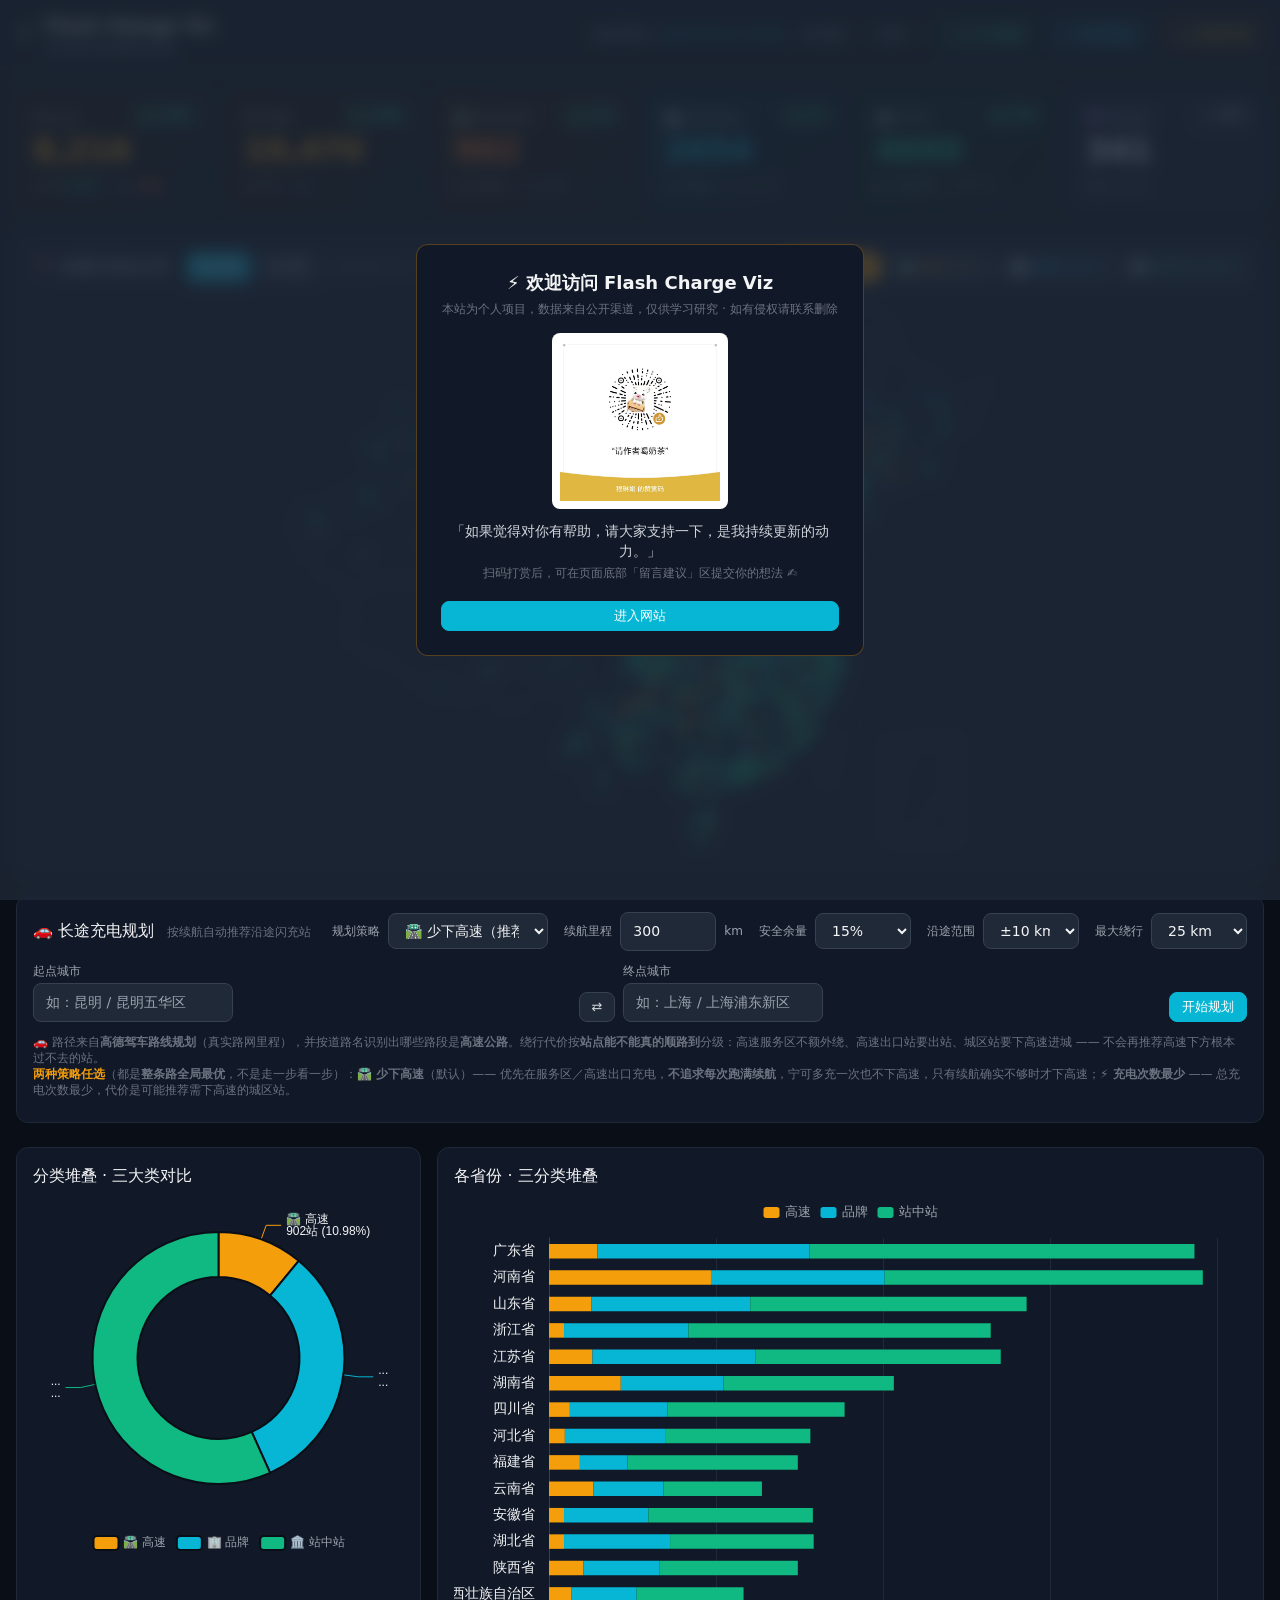
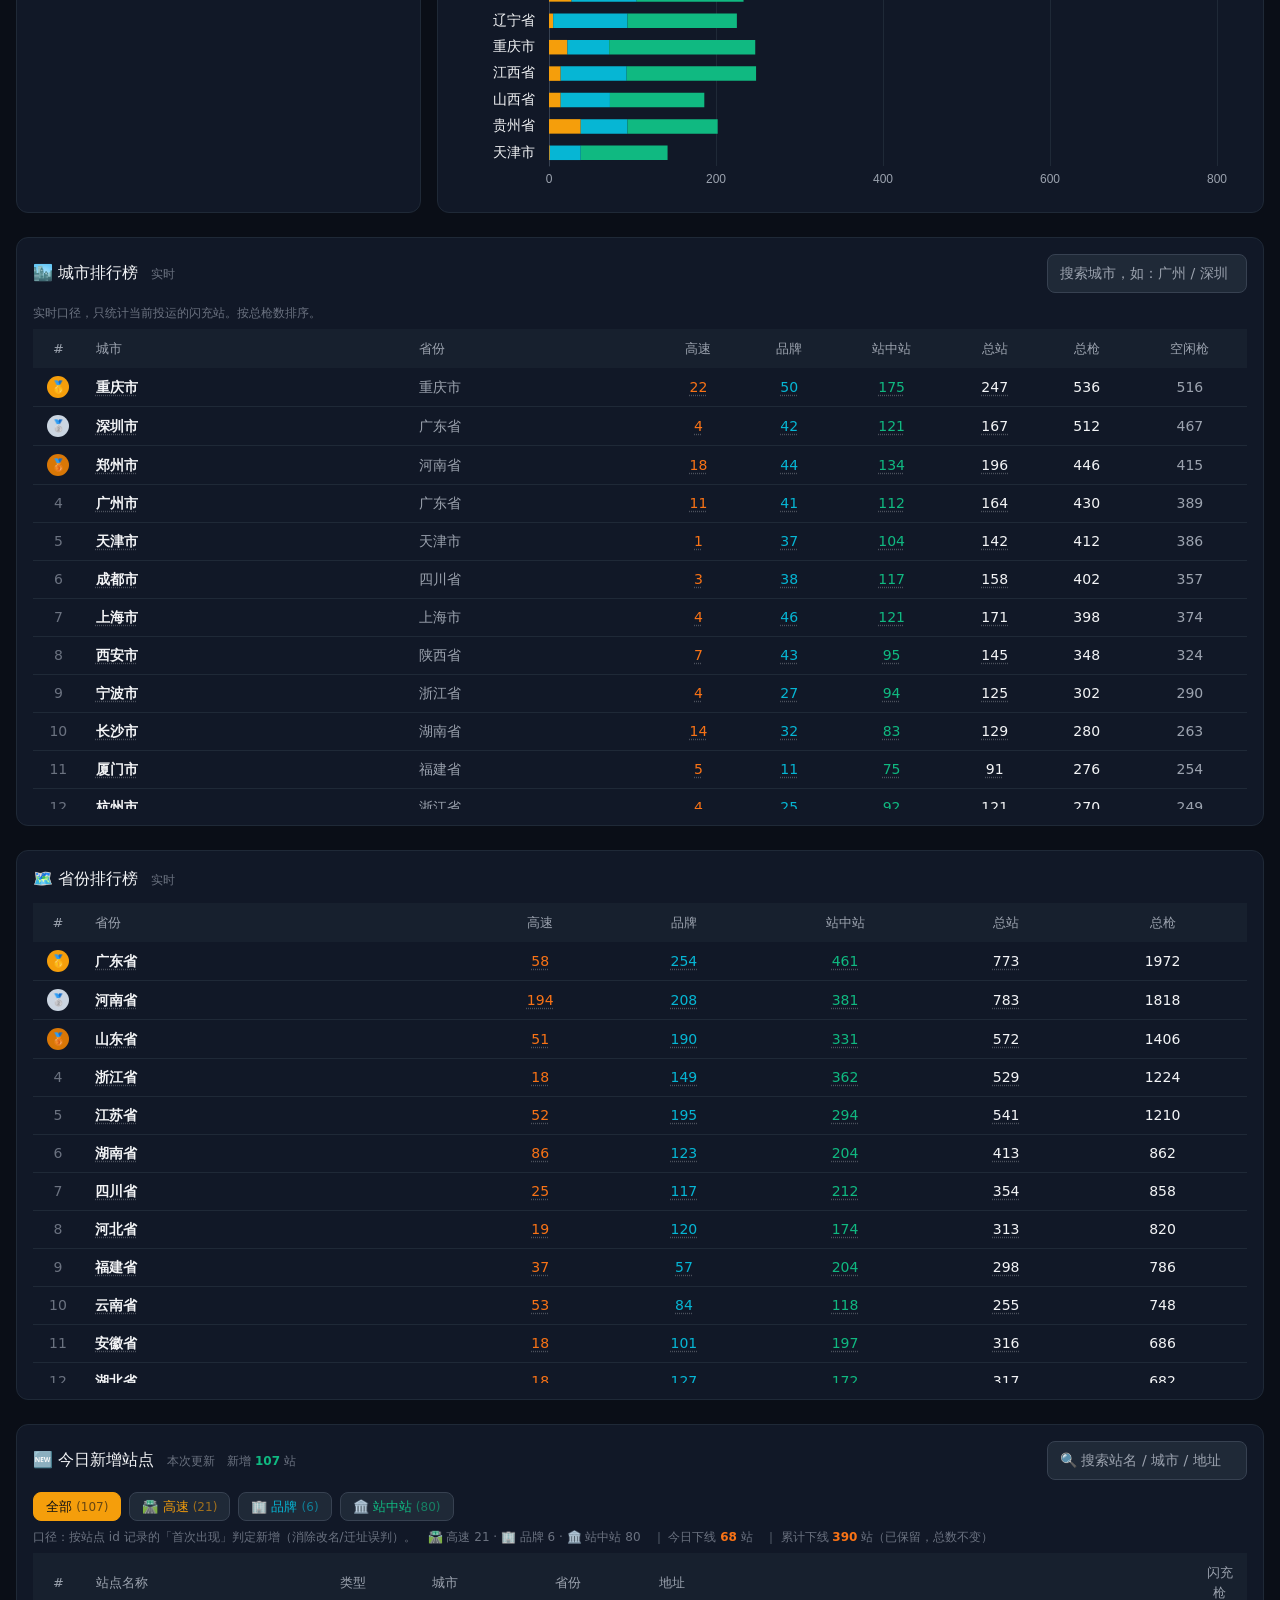
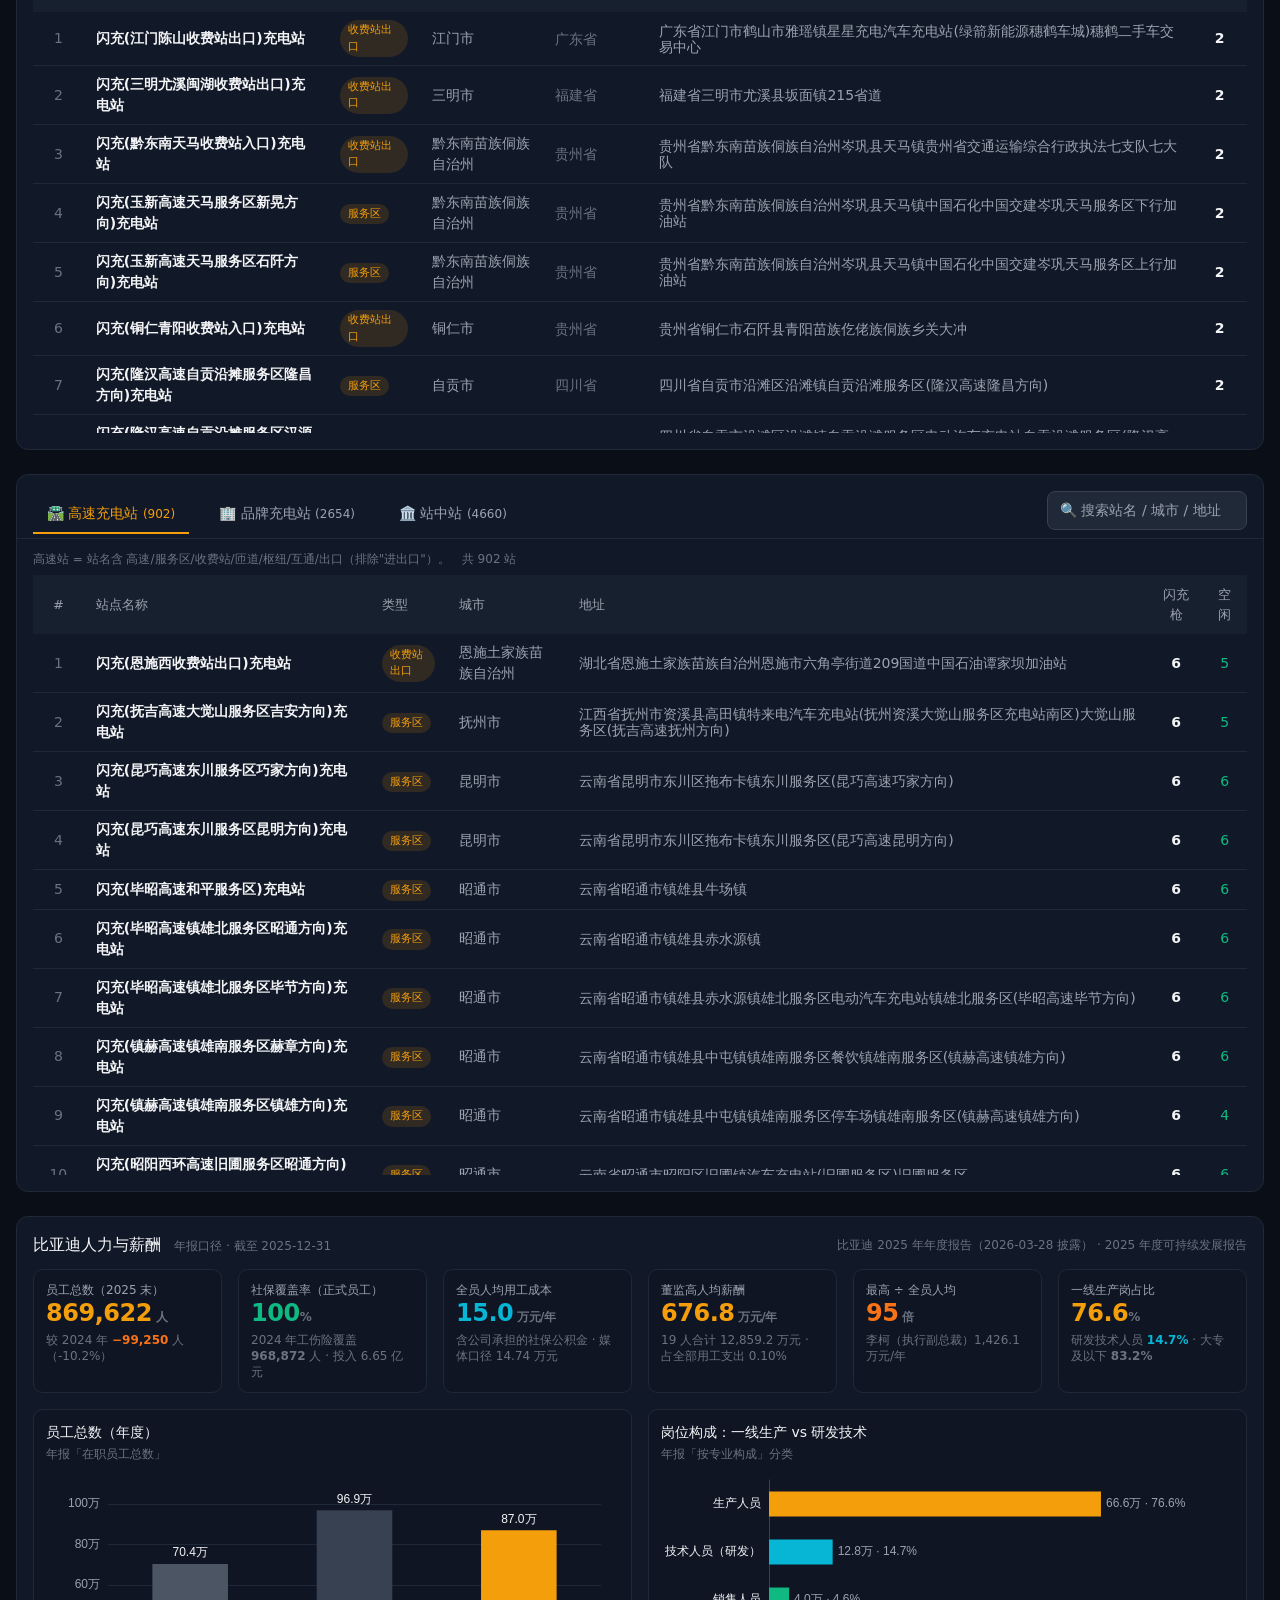
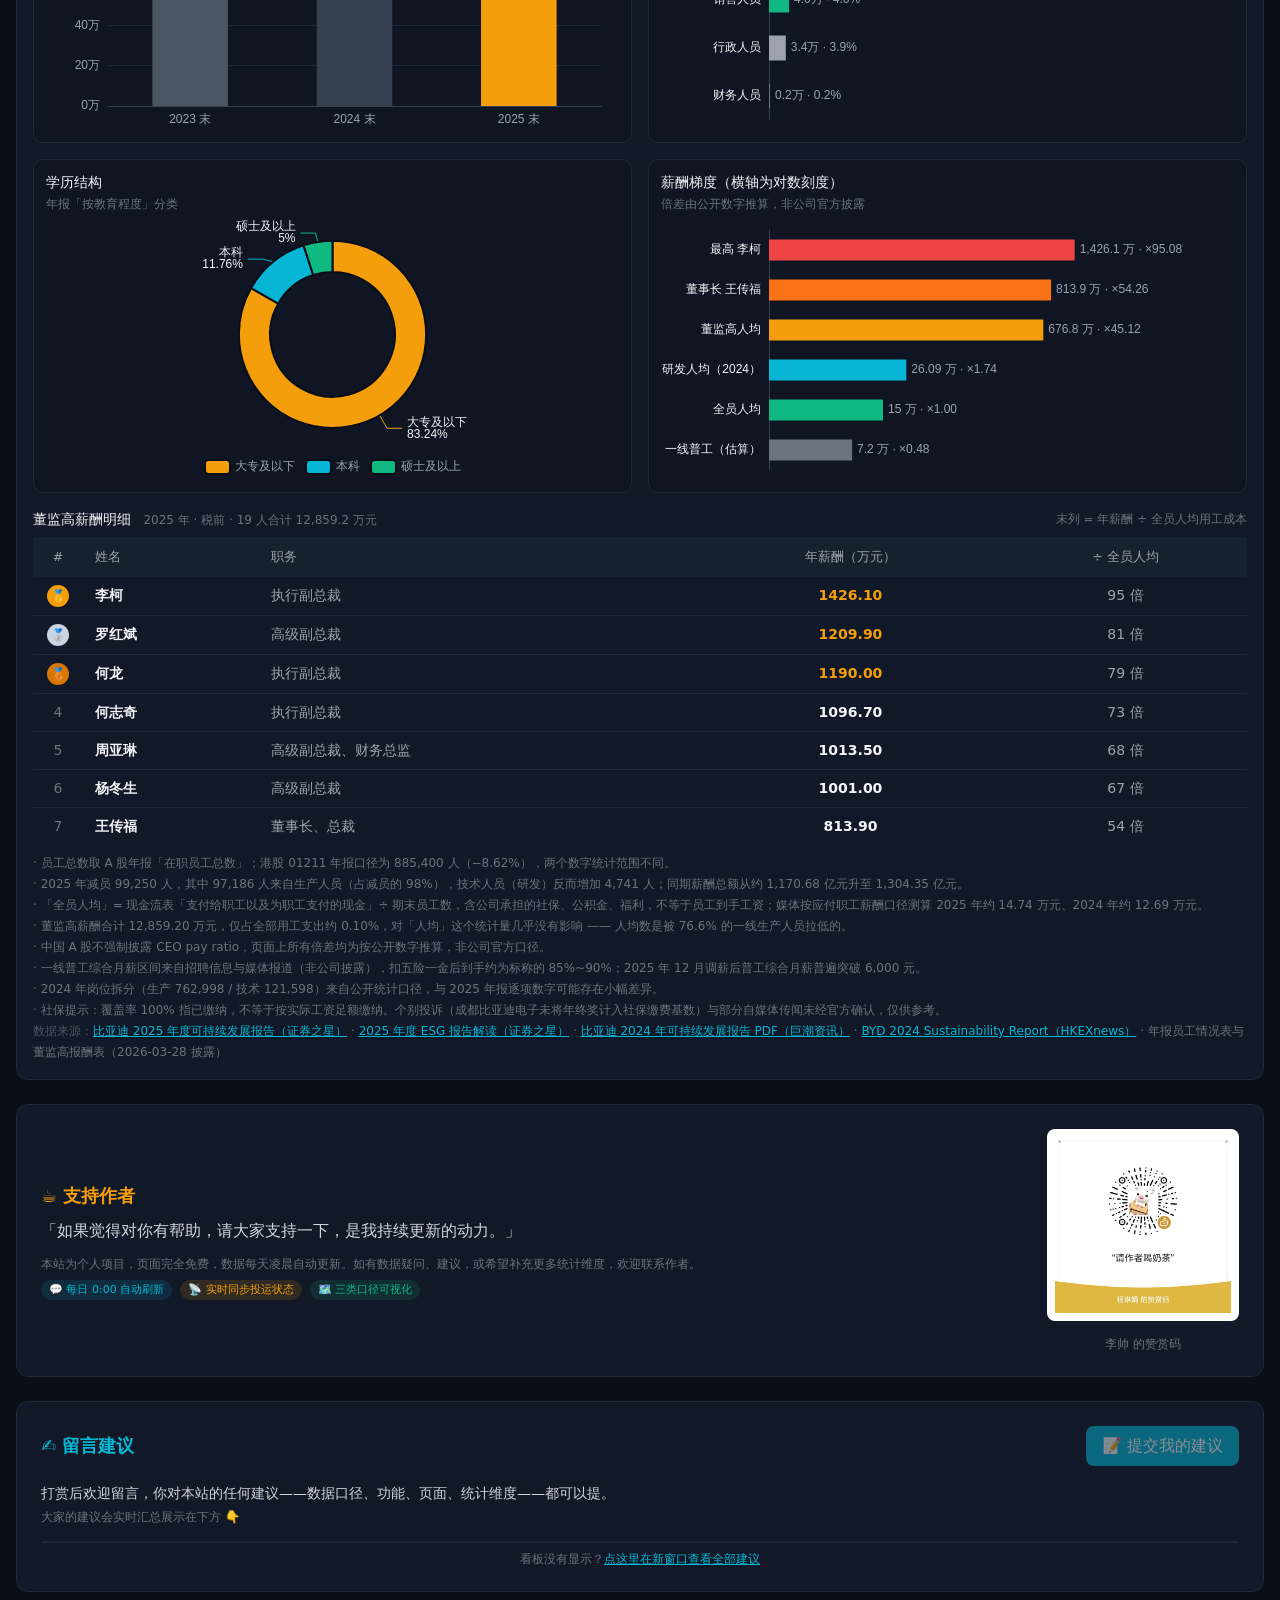
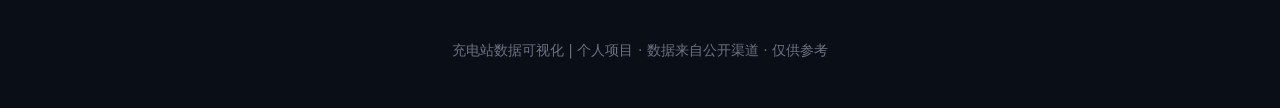
==== commit c5f62b43: "add" ====
--- a/index.html
+++ b/index.html
@@ -12,6 +12,7 @@
   window.__dataFetch = fetch('byd_stations_full.json');
   window.__prevFetch = fetch('prev_day.json').catch(() => null);
   window.__newFetch = fetch('new_today.json').catch(() => null);
+  window.__wfFetch = fetch('byd_workforce.json').catch(() => null);
 </script>
 <link rel="icon" type="image/svg+xml" href="data:image/svg+xml,%3Csvg xmlns='http://www.w3.org/2000/svg' viewBox='0 0 32 32'%3E%3Ctext y='26' font-size='28'%3E⚡%3C/text%3E%3C/svg%3E" />
 <style>
@@ -64,6 +65,11 @@
   .delta-down { color: #f87171; background: rgba(248,113,113,.12); border: 1px solid rgba(248,113,113,.3); }
   .delta-flat { color: #9ca3af; background: rgba(107,114,128,.12); border: 1px solid rgba(107,114,128,.3); }
   .modal-back { background: #1f2937cc; backdrop-filter: blur(8px); }
+  /* 人力与薪酬板块（公司年报口径） */
+  .wf-kpi { background: #0f1523; border: 1px solid #1f2937; border-radius: 0.6rem; padding: 12px; }
+  .wf-num { font-size: 24px; font-weight: 700; letter-spacing: -0.02em; line-height: 1.25; }
+  .wf-panel { background: #0f1523; border: 1px solid #1f2937; border-radius: 0.6rem; padding: 12px; }
+  .wf-note { color: #6b7280; font-size: 12px; line-height: 1.75; }
 </style>
 </head>
 <body class="min-h-screen">
@@ -81,6 +87,7 @@
     <div class="flex items-center gap-4 text-sm text-gray-400">
       <span>数据更新: <span class="t-cyan" id="dataUpdate">2026-09-15 18:08</span></span>
       <span class="hidden sm:inline" id="visitStats">浏览量: <span class="t-amber">--</span> · 访客: <span class="t-amber">--</span></span>
+      <a class="hidden md:inline px-3 py-1.5 rounded-lg bg-emerald-500/10 text-emerald-400 border border-emerald-500/30 hover:bg-emerald-500/20" href="#workforce">人力与薪酬</a>
       <a class="px-3 py-1.5 rounded-lg bg-cyan-500/10 text-cyan-400 border border-cyan-500/30 hover:bg-cyan-500/20" href="#feedback">✍️ 留言建议</a>
       <a class="px-3 py-1.5 rounded-lg bg-amber-500/10 text-amber-400 border border-amber-500/30 hover:bg-amber-500/20" href="#sponsor">☕ 支持作者</a>
     </div>
@@ -264,6 +271,53 @@
   </div>
 </div>
 
+<!-- 比亚迪人力与薪酬：公司年报 / ESG 口径，数据来自 byd_workforce.json（与站点数据无关） -->
+<div class="card p-4 scroll-mt-20" id="workforce">
+  <div class="flex items-center justify-between mb-3 flex-wrap gap-2">
+    <h3 class="font-medium">比亚迪人力与薪酬 <span class="text-xs text-gray-500 ml-2" id="wfBadge">加载中…</span></h3>
+    <span class="text-xs text-gray-500" id="wfAsOf"></span>
+  </div>
+  <div class="grid grid-cols-2 md:grid-cols-3 lg:grid-cols-6 gap-4" id="wfKpis"></div>
+
+  <div class="grid md:grid-cols-2 gap-4 mt-4">
+    <div class="wf-panel">
+      <div class="text-sm font-medium mb-1">员工总数（年度）</div>
+      <div class="text-xs text-gray-500 mb-2" id="wfHeadDesc">年报「在职员工总数」</div>
+      <div id="wfHeadChart" style="width:100%;height:260px"></div>
+    </div>
+    <div class="wf-panel">
+      <div class="text-sm font-medium mb-1">岗位构成：一线生产 vs 研发技术</div>
+      <div class="text-xs text-gray-500 mb-2" id="wfJobDesc">年报「按专业构成」分类</div>
+      <div id="wfJobChart" style="width:100%;height:260px"></div>
+    </div>
+    <div class="wf-panel">
+      <div class="text-sm font-medium mb-1">学历结构</div>
+      <div class="text-xs text-gray-500 mb-2" id="wfEduDesc">年报「按教育程度」分类</div>
+      <div id="wfEduChart" style="width:100%;height:260px"></div>
+    </div>
+    <div class="wf-panel">
+      <div class="text-sm font-medium mb-1">薪酬梯度（横轴为对数刻度）</div>
+      <div class="text-xs text-gray-500 mb-2" id="wfPayDesc">倍差由公开数字推算，非公司官方披露</div>
+      <div id="wfPayChart" style="width:100%;height:260px"></div>
+    </div>
+  </div>
+
+  <div class="mt-4">
+    <div class="flex items-center justify-between mb-2 flex-wrap gap-2">
+      <div class="text-sm font-medium">董监高薪酬明细 <span class="text-xs text-gray-500 ml-2" id="wfBoardSub">2025 年 · 税前</span></div>
+      <span class="text-xs text-gray-500">末列 = 年薪酬 ÷ 全员人均用工成本</span>
+    </div>
+    <div class="overflow-x-auto max-h-[300px] overflow-y-auto">
+      <table class="tbl">
+        <thead><tr><th style="width:50px">#</th><th>姓名</th><th>职务</th><th class="text-center">年薪酬（万元）</th><th class="text-center">÷ 全员人均</th></tr></thead>
+        <tbody id="wfBoardTbody"></tbody>
+      </table>
+    </div>
+  </div>
+
+  <div class="wf-note mt-4" id="wfNotes"></div>
+</div>
+
 <!-- 支持作者：赞赏码 -->
 <div id="sponsor" class="card p-6 scroll-mt-20">
   <div class="grid md:grid-cols-[1fr_auto] gap-6 items-center">
@@ -409,9 +463,14 @@
     const r3 = await (window.__newFetch || fetch('new_today.json'));
     if (r3 && r3.ok) NEW_TODAY = await r3.json();
   } catch (e) { /* 新增站点文件不存在时静默跳过 */ }
+  try {
+    const r4 = await (window.__wfFetch || fetch('byd_workforce.json'));
+    if (r4 && r4.ok) WORKFORCE = await r4.json();
+  } catch (e) { /* 人力数据文件不存在时静默跳过 */ }
   buildStats();
   buildTables();
   renderNewToday();
+  renderWorkforce();
   drawAll();
 }
 
@@ -728,6 +787,167 @@
       <td class="text-center"><b>${s.superNum || 0}</b></td></tr>`;
   }).join('');
 }
+/* ========== 比亚迪人力与薪酬 ==========
+ * 数据来自 byd_workforce.json（人工录入的年报 / ESG 口径，与站点数据无关）。
+ * 文件缺失时静默降级为「暂不可用」，不影响站点相关模块。
+ */
+let WORKFORCE = null;
+const WF_CHARTS = [];
+const wfInt = n => Number(n).toLocaleString('zh-CN');
+const wfWan = n => (n / 10000).toFixed(1);              // 人 → 万人
+const wfW = (n, d) => Number(n).toFixed(d == null ? 1 : d);
+const wfAmt = n => Number(Number(n).toFixed(2)).toLocaleString('zh-CN');   // 金额：最多两位小数
+
+function renderWorkforce() {
+  const badge = document.getElementById('wfBadge');
+  if (!badge) return;
+  const chartIds = ['wfHeadChart', 'wfJobChart', 'wfEduChart', 'wfPayChart'];
+  if (!WORKFORCE || !WORKFORCE.headcount || !WORKFORCE.pay) {
+    badge.textContent = '暂不可用';
+    chartIds.forEach(id => { const el = document.getElementById(id); if (el) el.closest('.wf-panel').style.display = 'none'; });
+    document.getElementById('wfBoardTbody').innerHTML = '<tr><td colspan="5" class="route-empty">未找到 byd_workforce.json，人力模块已隐藏。</td></tr>';
+    document.getElementById('wfNotes').innerHTML = '把年报口径的数字填入 byd_workforce.json 即可自动展示（字段结构见该文件）。';
+    return;
+  }
+
+  const hs = WORKFORCE.headcount.series || [];
+  const last = hs[hs.length - 1], prev = hs[hs.length - 2];
+  const jobs = (WORKFORCE.jobs && WORKFORCE.jobs.items) || [];
+  const edu = (WORKFORCE.education && WORKFORCE.education.items) || [];
+  const pay = WORKFORCE.pay, emp = pay.employee || {};
+  const inj = (WORKFORCE.social && WORKFORCE.social.injury2024) || { covered: 0, spendYuan: 0 };
+  const totalJobs = jobs.reduce((a, j) => a + j.n, 0) || last.total;
+  const prod = jobs.find(j => j.key === 'production') || { n: 0 };
+  const rd = jobs.find(j => j.key === 'rd') || { n: 0 };
+  const lowEdu = edu.find(e => e.label.indexOf('大专') === 0) || { n: 0 };
+  const execAvg = pay.execTotalWan / pay.execCount;                     // 董监高人均，万元
+  const avg = pay.cashPaidToEmployees2025Yuan / last.total / 10000;     // 全员人均用工成本，万元
+  const top = pay.people[0];
+  const chairman = pay.people.find(p => p.name === '王传福') || top;
+  const frontline = emp.frontlineAnnualMidWan || 7.2;
+
+  badge.textContent = `年报口径 · 截至 ${WORKFORCE.meta.asOf}`;
+  document.getElementById('wfAsOf').textContent = WORKFORCE.meta.report || '';
+
+  const dHead = last.total - prev.total;
+  document.getElementById('wfKpis').innerHTML = [
+    { t: `员工总数（${last.year} 末）`, v: wfInt(last.total), u: ' 人', c: 't-amber',
+      s: `较 ${prev.year} 年 <b class="t-orange">${dHead < 0 ? '−' : '+'}${wfInt(Math.abs(dHead))}</b> 人（${wfW(dHead / prev.total * 100)}%）` },
+    { t: '社保覆盖率（正式员工）', v: '100', u: '%', c: 't-emerald',
+      s: `2024 年工伤险覆盖 <b>${wfInt(inj.covered)}</b> 人 · 投入 ${wfW(inj.spendYuan / 100000000, 2)} 亿元` },
+    { t: '全员人均用工成本', v: wfW(avg), u: ' 万元/年', c: 't-cyan',
+      s: `含公司承担的社保公积金 · 媒体口径 ${wfW(emp.avgPerHeadMedia2025Wan, 2)} 万元` },
+    { t: '董监高人均薪酬', v: wfW(execAvg), u: ' 万元/年', c: 't-amber',
+      s: `${pay.execCount} 人合计 ${wfInt(pay.execTotalWan)} 万元 · 占全部用工支出 ${wfW(pay.execTotalWan / (pay.cashPaidToEmployees2025Yuan / 10000) * 100, 2)}%` },
+    { t: '最高 ÷ 全员人均', v: wfW(top.payWan / avg, 0), u: ' 倍', c: 't-orange',
+      s: `${top.name}（${top.title}）${wfInt(top.payWan)} 万元/年` },
+    { t: '一线生产岗占比', v: wfW(prod.n / totalJobs * 100), u: '%', c: 't-amber',
+      s: `研发技术人员 <b class="t-cyan">${wfW(rd.n / totalJobs * 100)}%</b> · 大专及以下 <b>${wfW(lowEdu.n / totalJobs * 100)}%</b>` },
+  ].map(k => `<div class="wf-kpi"><div class="text-xs text-gray-400">${k.t}</div>
+      <div class="wf-num ${k.c}">${k.v}<span class="text-xs text-gray-500 font-normal">${k.u}</span></div>
+      <div class="text-xs text-gray-500 mt-1">${k.s}</div></div>`).join('');
+
+  document.getElementById('wfBoardSub').textContent =
+    `2025 年 · 税前 · ${pay.execCount} 人合计 ${wfInt(pay.execTotalWan)} 万元`;
+  document.getElementById('wfBoardTbody').innerHTML = pay.people.map((p, i) => {
+    const medal = i < 3 ? `<span class="medal medal-${i + 1}">${['🥇', '🥈', '🥉'][i]}</span>` : `<span class="text-gray-500">${i + 1}</span>`;
+    return `<tr><td>${medal}</td><td><b>${p.name}</b></td><td class="text-gray-400">${p.title}</td>
+      <td class="text-center"><b class="${i < 3 ? 't-amber' : 'text-gray-100'}">${p.payWan.toFixed(2)}</b></td>
+      <td class="text-center text-gray-400">${(p.payWan / avg).toFixed(0)} 倍</td></tr>`;
+  }).join('');
+
+  const src = (WORKFORCE.sources || []).map(s => s.url
+    ? `<a class="t-cyan underline" href="${s.url}" target="_blank" rel="noopener">${s.label}</a>` : s.label).join(' · ');
+  document.getElementById('wfNotes').innerHTML =
+    (WORKFORCE.notes || []).map(t => `· ${t}`).join('<br />')
+    + (src ? `<br /><span style="color:#4b5563">数据来源：</span>${src}` : '');
+
+  drawWorkforce(hs, jobs, totalJobs, edu, { pay, execAvg, avg, top, chairman, frontline });
+}
+
+function drawWorkforce(hs, jobs, totalJobs, edu, ctx) {
+  const catAxis = {
+    axisLine: { lineStyle: { color: '#374151' } }, axisTick: { show: false },
+    axisLabel: { color: '#f3f4f6', fontSize: 12 },
+  };
+
+  // 员工总数（年度柱状）
+  WF_CHARTS[0] = echarts.init(document.getElementById('wfHeadChart'));
+  WF_CHARTS[0].setOption({
+    backgroundColor: 'transparent',
+    tooltip: { trigger: 'axis', axisPointer: { type: 'shadow' },
+      formatter: p => `${p[0].name} 末在职员工 <b>${wfInt(p[0].value)}</b> 人${hs[p[0].dataIndex].est ? '<br/>（该年为按同比反推值）' : ''}` },
+    grid: { left: 62, right: 18, top: 34, bottom: 24 },
+    xAxis: { type: 'category', data: hs.map(h => h.year + ' 末'), axisLine: { lineStyle: { color: '#374151' } }, axisTick: { show: false }, axisLabel: { color: '#9ca3af' } },
+    yAxis: { type: 'value', axisLine: { lineStyle: { color: '#374151' } }, axisTick: { show: false },
+      splitLine: { lineStyle: { color: '#1f2937' } }, axisLabel: { color: '#9ca3af', formatter: v => (v / 10000) + '万' } },
+    series: [{
+      type: 'bar', barWidth: '46%',
+      data: hs.map((h, i) => ({ value: h.total, itemStyle: { color: h.est ? '#4b5563' : (i === hs.length - 1 ? '#f59e0b' : '#374151') } })),
+      label: { show: true, position: 'top', color: '#f3f4f6', fontSize: 12, formatter: p => wfWan(p.value) + '万' },
+    }],
+  });
+
+  // 岗位构成（横向条，含占比）
+  const jd = jobs.slice().sort((a, b) => a.n - b.n);
+  WF_CHARTS[1] = echarts.init(document.getElementById('wfJobChart'));
+  WF_CHARTS[1].setOption({
+    backgroundColor: 'transparent',
+    tooltip: { trigger: 'axis', axisPointer: { type: 'shadow' },
+      formatter: p => { const j = jd[p[0].dataIndex];
+        return `${j.label} <b>${wfInt(j.n)}</b> 人（${wfW(j.n / totalJobs * 100)}%）${j.n2024 ? `<br/>2024 年：${wfInt(j.n2024)} 人` : ''}`; } },
+    grid: { left: 108, right: 116, top: 10, bottom: 10 },
+    xAxis: { type: 'value', show: false },
+    yAxis: Object.assign({ type: 'category', data: jd.map(j => j.label) }, catAxis),
+    series: [{
+      type: 'bar', barWidth: '52%',
+      data: jd.map(j => ({ value: j.n, itemStyle: { color: j.color } })),
+      label: { show: true, position: 'right', color: '#9ca3af', fontSize: 12,
+        formatter: p => `${wfWan(p.value)}万 · ${wfW(p.value / totalJobs * 100)}%` },
+    }],
+  });
+
+  // 学历结构（环形）
+  WF_CHARTS[2] = echarts.init(document.getElementById('wfEduChart'));
+  WF_CHARTS[2].setOption({
+    backgroundColor: 'transparent',
+    tooltip: { trigger: 'item', formatter: p => `${p.name}：${wfInt(p.value)} 人（${p.percent}%）` },
+    legend: { bottom: 0, textStyle: { color: '#9ca3af' } },
+    series: [{
+      type: 'pie', radius: ['48%', '72%'], center: ['50%', '44%'],
+      itemStyle: { borderColor: '#0a0e17', borderWidth: 2 },
+      label: { color: '#f3f4f6', fontSize: 12, formatter: '{b}\n{d}%' },
+      data: edu.map(e => ({ value: e.n, name: e.label, itemStyle: { color: e.color } })),
+    }],
+  });
+
+  // 薪酬梯度（对数轴，跨越两个数量级）
+  const bars = [
+    { label: '一线普工（估算）', v: ctx.frontline, c: '#6b7280' },
+    { label: '全员人均', v: ctx.avg, c: '#10b981' },
+    { label: '研发人均（2024）', v: ctx.pay.employee.rdAvg2024Wan || ctx.avg * 1.7, c: '#06b6d4' },
+    { label: '董监高人均', v: ctx.execAvg, c: '#f59e0b' },
+    { label: `董事长 ${ctx.chairman.name}`, v: ctx.chairman.payWan, c: '#f97316' },
+    { label: `最高 ${ctx.top.name}`, v: ctx.top.payWan, c: '#ef4444' },
+  ];
+  WF_CHARTS[3] = echarts.init(document.getElementById('wfPayChart'));
+  WF_CHARTS[3].setOption({
+    backgroundColor: 'transparent',
+    tooltip: { trigger: 'axis', axisPointer: { type: 'shadow' },
+      formatter: p => { const b = bars[p[0].dataIndex];
+        return `${b.label} <b>${wfAmt(b.v)}</b> 万元/年<br/>相当于全员人均的 ${wfW(b.v / ctx.avg, 2)} 倍`; } },
+    grid: { left: 108, right: 128, top: 10, bottom: 10 },
+    xAxis: { type: 'log', min: 1, max: 3000, show: false },
+    yAxis: Object.assign({ type: 'category', data: bars.map(b => b.label) }, catAxis),
+    series: [{
+      type: 'bar', barWidth: '52%',
+      data: bars.map(b => ({ value: b.v, itemStyle: { color: b.c } })),
+      label: { show: true, position: 'right', color: '#9ca3af', fontSize: 12,
+        formatter: p => `${wfAmt(p.value)} 万 · ×${wfW(p.value / ctx.avg, 2)}` },
+    }],
+  });
+}
+
 document.addEventListener('DOMContentLoaded', () => {
   const si = document.getElementById('detailSearch');
   if (si) si.addEventListener('input', renderDetail);
@@ -946,7 +1166,10 @@
 const boot = () => init().then(() => { drawMap(); renderDetail(); });
 if (document.readyState === 'loading') document.addEventListener('DOMContentLoaded', boot);
 else boot();
-window.addEventListener('resize', () => mapChart && mapChart.resize());
+window.addEventListener('resize', () => {
+  mapChart && mapChart.resize();
+  WF_CHARTS.forEach(c => c && c.resize());
+});
 function dismissWelcome() { document.getElementById('modal').remove(); }
 
 /* ========== 长途充电规划 ========== */
--- a/styles.css
+++ b/styles.css
@@ -11,6 +11,13 @@
 .text-gray-600{--tw-text-opacity:1;color:rgb(75 85 99/var(--tw-text-opacity,1))}
 .gap-x-6{-moz-column-gap:1.5rem;column-gap:1.5rem}
 .max-h-\[420px\]{max-height:420px}
+/* ===== 补充：人力与薪酬板块新增的工具类 ===== */
+.mt-4{margin-top:1rem}
+.max-h-\[300px\]{max-height:300px}
+.text-emerald-400{--tw-text-opacity:1;color:rgb(52 211 153/var(--tw-text-opacity,1))}
+.bg-emerald-500\/10{background-color:rgba(16,185,129,.1)}
+.border-emerald-500\/30{border-color:rgba(16,185,129,.3)}
+.hover\:bg-emerald-500\/20:hover{background-color:rgba(16,185,129,.2)}
 @media (min-width:768px){
   .md\:w-auto{width:auto}
   .md\:grid-cols-2{grid-template-columns:repeat(2,minmax(0,1fr))}
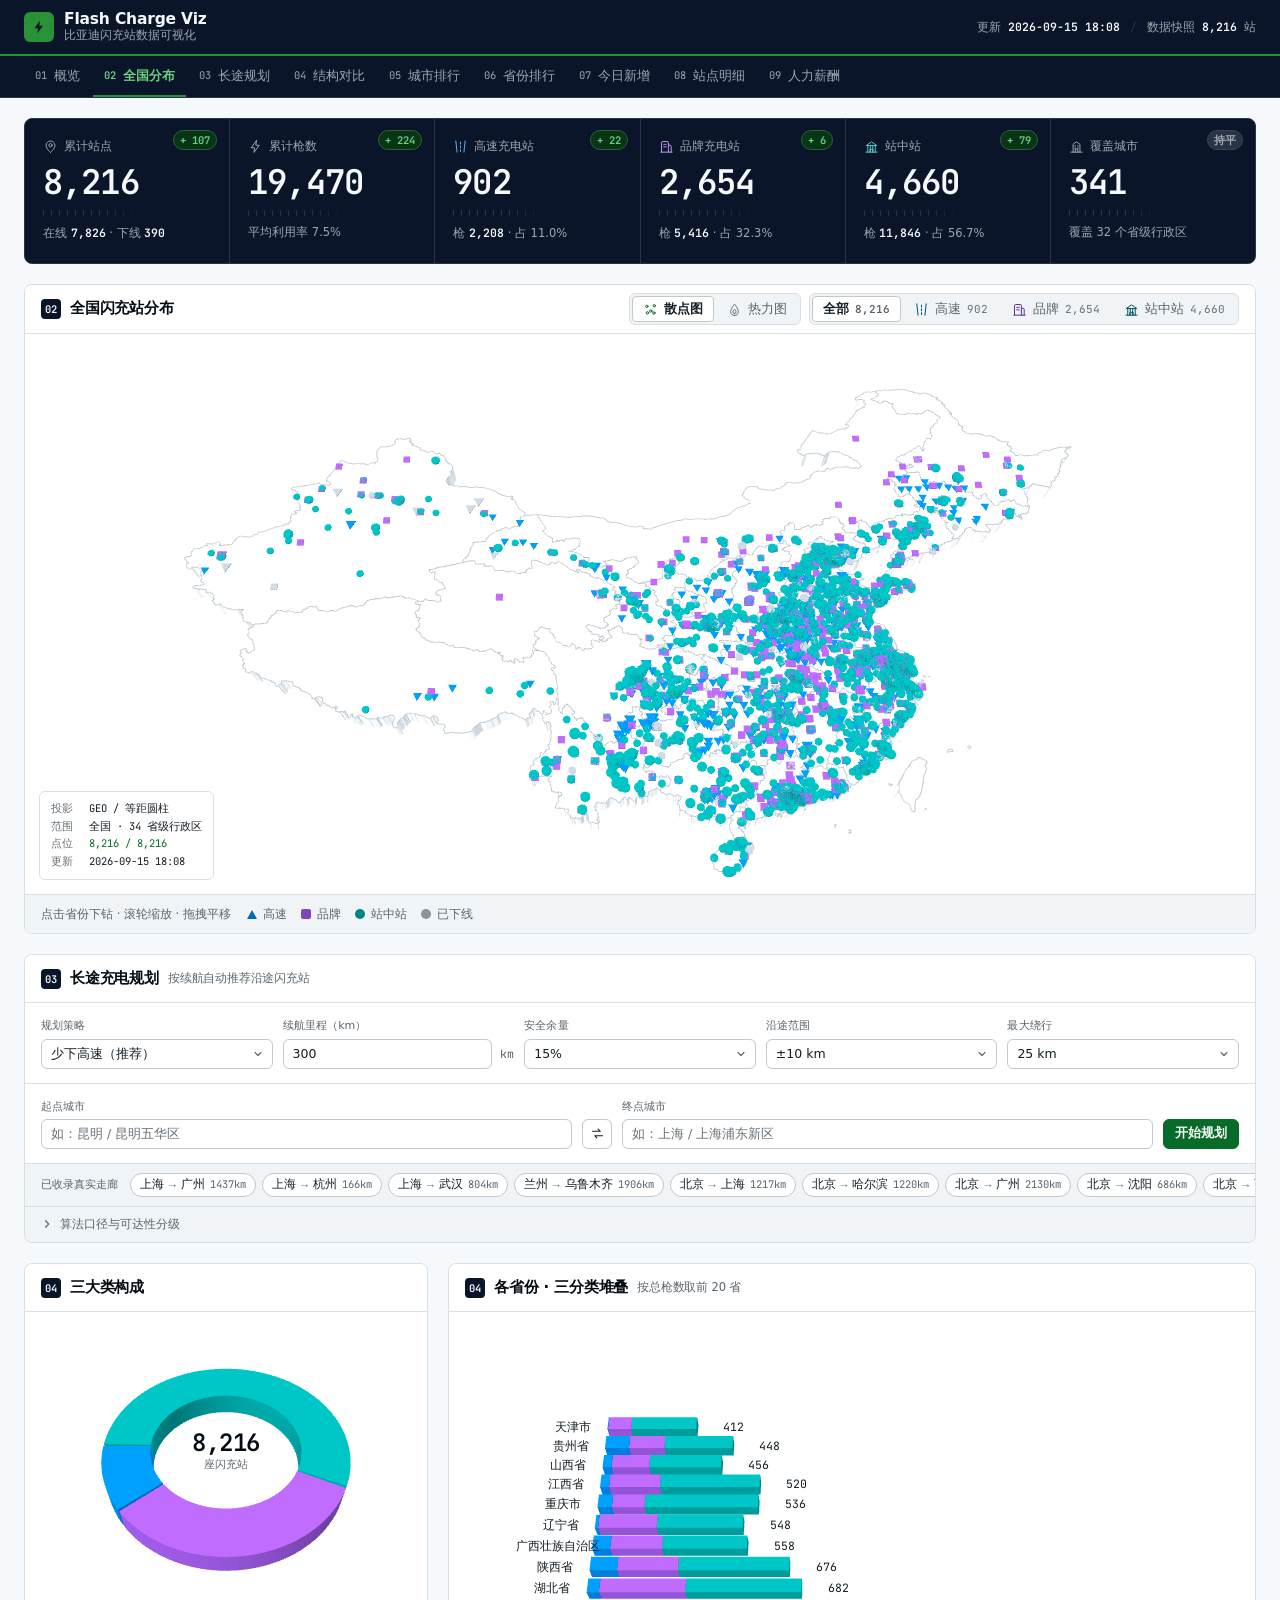
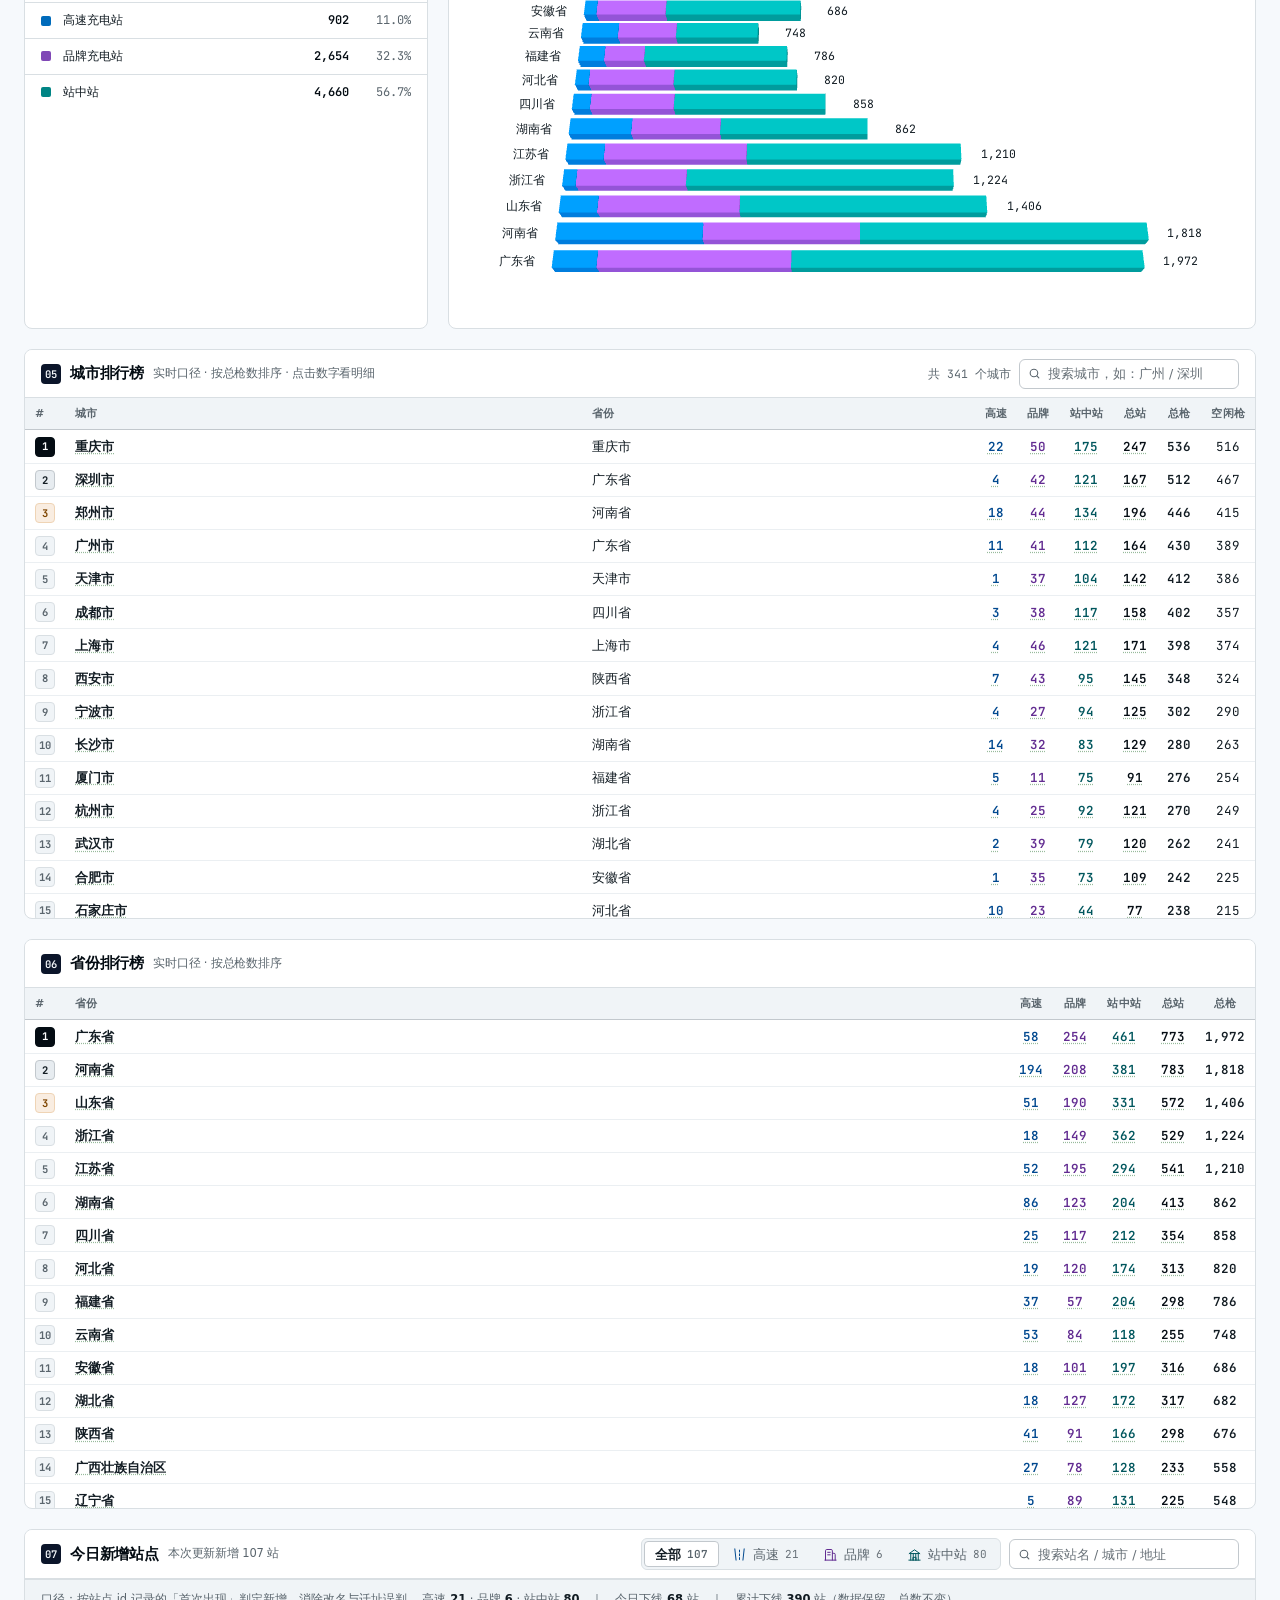
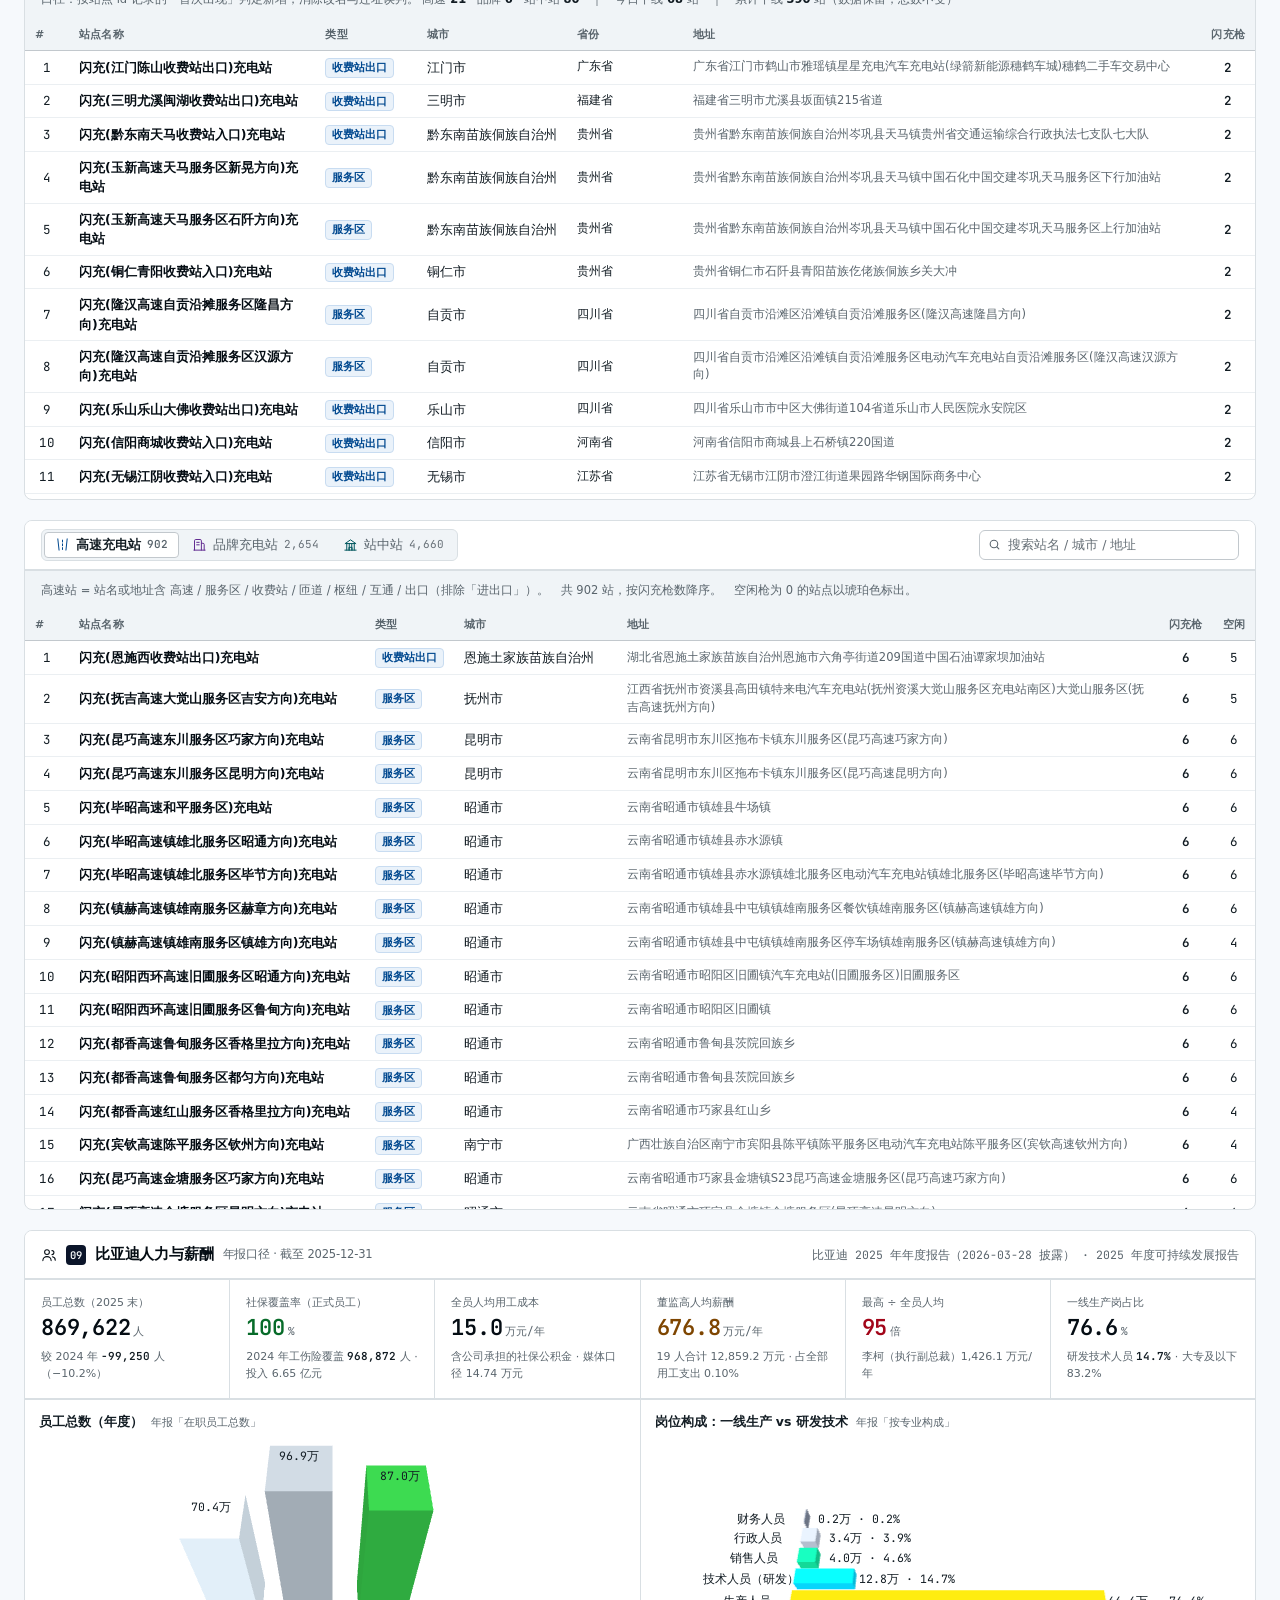
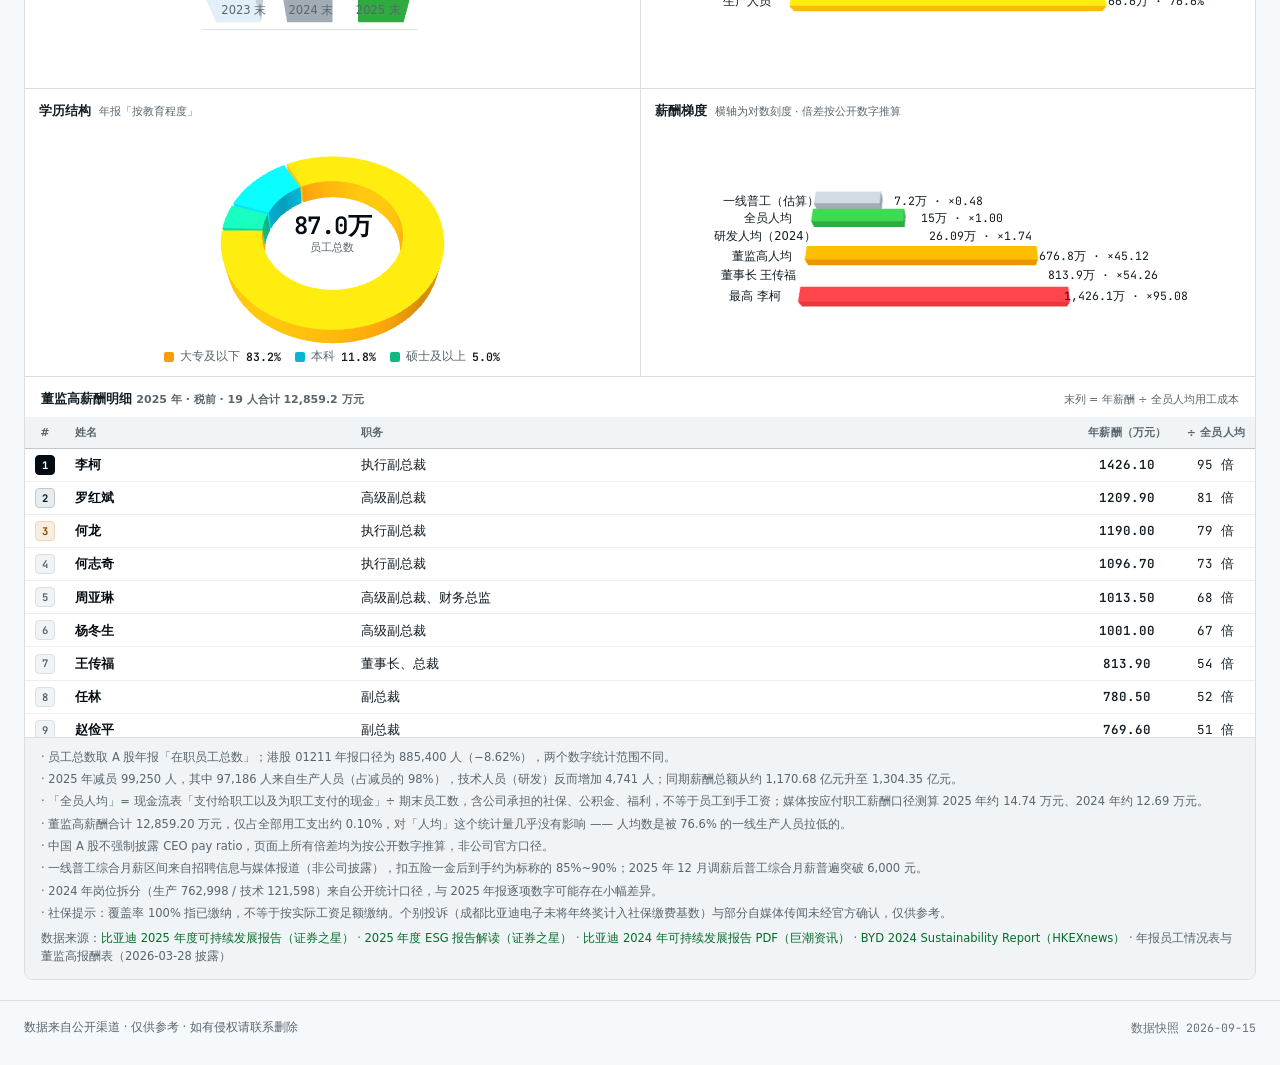
==== commit c516f5c7: "chore(backup): 磁盘故障应急提交 C/D/E 盘同属一块故障 SSD（ASint AS528），系统会因 NTFS 损坏重启。 此提交为抢救性备份，改动文件：  ```  M AGENT" ====
--- a/index.html
+++ b/index.html
@@ -4,1756 +4,473 @@
 <meta charset="UTF-8" />
 <meta name="viewport" content="width=device-width,initial-scale=1.0" />
 <title>Flash Charge Viz · 比亚迪闪充站数据可视化</title>
-<link rel="stylesheet" href="styles.css" />
-<script defer src="echarts.min.js"></script>
-<script defer src="china_map.js"></script>
-<script>
-  /* 头部立即发起主数据请求 —— 与 JS 下载并行，而不是等 JS 下载执行完才开始 */
-  window.__dataFetch = fetch('byd_stations_full.json');
-  window.__prevFetch = fetch('prev_day.json').catch(() => null);
-  window.__newFetch = fetch('new_today.json').catch(() => null);
-  window.__wfFetch = fetch('byd_workforce.json').catch(() => null);
-</script>
-<link rel="icon" type="image/svg+xml" href="data:image/svg+xml,%3Csvg xmlns='http://www.w3.org/2000/svg' viewBox='0 0 32 32'%3E%3Ctext y='26' font-size='28'%3E⚡%3C/text%3E%3C/svg%3E" />
-<style>
-  html, body { background: #0a0e17; color: #f3f4f6; font-family: ui-sans-serif, system-ui, "Microsoft YaHei", "PingFang SC", sans-serif; }
-  .card { background: #111827; border: 1px solid #1f2937; border-radius: 0.75rem; }
-  .card-amber { background: linear-gradient(135deg,#1a1208 0%,#0a0e17 100%); border-color: #f59e0b33; }
-  .card-cyan { background: linear-gradient(135deg,#082029 0%,#0a0e17 100%); border-color: #06b6d433; }
-  .card-emerald { background: linear-gradient(135deg,#07221a 0%,#0a0e17 100%); border-color: #10b98133; }
-  .card-orange { background: linear-gradient(135deg,#221608 0%,#0a0e17 100%); border-color: #f9731633; }
-  .t-amber { color: #f59e0b; } .t-cyan { color: #06b6d4; } .t-emerald { color: #10b981; } .t-orange { color: #f97316; }
-  .border-amber\/30 { border-color: #f59e0b4d; } .border-cyan\/30 { border-color: #06b6d433; }
-  .border-emerald\/30 { border-color: #10b9814d; } .border-orange\/30 { border-color: #f9731633; }
-  .btn { background: #1f2937; border: 1px solid #374151; color: #d1d5db; padding: 4px 12px; border-radius: 0.5rem; font-size: 13px; cursor: pointer; transition: all .15s; }
-  .btn:hover { background: #374151; }
-  .btn.active { background: #06b6d4; color: #fff; border-color: #06b6d4; }
-  .btn.active-amber { background: #f59e0b; color: #0a0e17; border-color: #f59e0b; }
-  .tab { padding: 8px 14px; cursor: pointer; color: #9ca3af; border-bottom: 2px solid transparent; font-size: 14px; }
-  .tab.active { color: #f59e0b; border-color: #f59e0b; }
-  .input { background: #1f2937; border: 1px solid #374151; color: #f3f4f6; padding: 8px 12px; border-radius: 0.5rem; font-size: 14px; }
-  .input:focus { outline: none; border-color: #f59e0b; }
-  select.input { cursor: pointer; }
-  .linkable { cursor: pointer; text-decoration: underline dotted rgba(255,255,255,.25); text-underline-offset: 3px; }
-  .linkable:hover { text-decoration: underline solid currentColor; filter: brightness(1.25); }
-  .district-group { margin-bottom: 14px; }
-  .district-head { position: sticky; top: 0; background: #0f1523; color: #9ca3af; font-size: 12px; padding: 6px 10px; border-left: 3px solid #f59e0b; border-radius: 4px; margin-bottom: 6px; z-index: 2; }
-  .route-step { display: flex; align-items: center; gap: 8px; font-size: 13px; padding: 6px 0; border-bottom: 1px dashed #1f2937; }
-  .route-step:last-child { border-bottom: none; }
-  .route-dot { width: 10px; height: 10px; border-radius: 50%; flex: none; }
-  .route-empty { color: #6b7280; font-size: 13px; padding: 10px 0; }
-  .input:focus { outline: none; border-color: #06b6d4; }
-  table.tbl { width: 100%; border-collapse: collapse; }
-  .tbl th { background: #1f293780; color: #9ca3af; padding: 10px 12px; text-align: left; font-weight: 500; font-size: 13px; }
-  .tbl td { padding: 8px 12px; border-bottom: 1px solid #1f2937; font-size: 14px; }
-  .tbl th.text-center, .tbl td.text-center { text-align: center; }
-  .tbl th:first-child, .tbl td:first-child { text-align: center; }
-  .tbl tr:hover td { background: #1f293740; }
-  .medal { display: inline-block; width: 22px; height: 22px; line-height: 22px; text-align: center; border-radius: 50%; font-size: 12px; font-weight: 700; }
-  .medal-1 { background: #f59e0b; color: #0a0e17; }
-  .medal-2 { background: #cbd5e1; color: #0a0e17; }
-  .medal-3 { background: #d97706; color: #0a0e17; }
-  .pill { display: inline-block; padding: 2px 8px; border-radius: 9999px; font-size: 11px; font-weight: 500; }
-  .pill-on { background: #064e3b; color: #10b981; }
-  .pill-off { background: #7f1d1d; color: #fca5a5; }
-  ::-webkit-scrollbar { width: 8px; height: 8px; }
-  ::-webkit-scrollbar-thumb { background: #374151; border-radius: 4px; }
-  ::-webkit-scrollbar-track { background: transparent; }
-  .stat-num { font-size: 32px; font-weight: 700; letter-spacing: -0.02em; }
-  .delta-badge { position: absolute; top: 10px; right: 10px; font-size: 12px; font-weight: 600; padding: 2px 8px; border-radius: 9999px; line-height: 1.4; white-space: nowrap; }
-  .delta-up { color: #34d399; background: rgba(16,185,129,.12); border: 1px solid rgba(16,185,129,.3); }
-  .delta-down { color: #f87171; background: rgba(248,113,113,.12); border: 1px solid rgba(248,113,113,.3); }
-  .delta-flat { color: #9ca3af; background: rgba(107,114,128,.12); border: 1px solid rgba(107,114,128,.3); }
-  .modal-back { background: #1f2937cc; backdrop-filter: blur(8px); }
-  /* 人力与薪酬板块（公司年报口径） */
-  .wf-kpi { background: #0f1523; border: 1px solid #1f2937; border-radius: 0.6rem; padding: 12px; }
-  .wf-num { font-size: 24px; font-weight: 700; letter-spacing: -0.02em; line-height: 1.25; }
-  .wf-panel { background: #0f1523; border: 1px solid #1f2937; border-radius: 0.6rem; padding: 12px; }
-  .wf-note { color: #6b7280; font-size: 12px; line-height: 1.75; }
-</style>
+<meta name="description" content="全国比亚迪闪充站分布可视化：8,216 座站点、高速 / 品牌 / 站中站三类口径、长途充电规划与实时排行。" />
+<meta name="theme-color" content="#0b152a" />
+<link rel="icon" href="data:image/svg+xml,%3Csvg xmlns='http://www.w3.org/2000/svg' viewBox='0 0 32 32'%3E%3Crect width='32' height='32' rx='7' fill='%230b152a'/%3E%3Cpath d='M18 4 9 18h6l-1 10 9-14h-6l1-10Z' fill='%236dd17f'/%3E%3C/svg%3E" />
+<link rel="stylesheet" href="assets/fonts/fonts.css" />
+<link rel="stylesheet" href="assets/css/app.css" />
+<script defer src="assets/vendor/three/three.min.js"></script>
+<script defer src="assets/vendor/three/OrbitControls.js"></script>
+<script defer src="assets/js/data/stations.js"></script>
+<script defer src="assets/js/data/workforce.js"></script>
+<script defer src="assets/js/data/routes.js"></script>
+<script defer src="assets/geo/china.js"></script>
+<script defer src="assets/js/three-kit.js"></script>
+<script defer src="assets/js/core.js"></script>
+<script defer src="assets/js/map.js"></script>
+<script defer src="assets/js/workforce.js"></script>
+<script defer src="assets/js/route.js"></script>
 </head>
-<body class="min-h-screen">
-
-<!-- 顶栏 -->
-<header class="border-b border-gray-800 sticky top-0 z-20" style="background:#0a0e17f0;backdrop-filter:blur(12px)">
-  <div class="max-w-7xl mx-auto px-4 py-3 flex items-center justify-between">
-    <div class="flex items-center gap-3">
-      <span class="text-2xl">⚡</span>
+<body>
+
+<!-- ============================== 图标 sprite ============================== -->
+<svg width="0" height="0" style="position:absolute" aria-hidden="true" focusable="false"><defs>
+  <g id="i-bolt"><path d="M13.5 2.5 5 14h5.5l-1 7.5L18 10h-5.5l1-7.5Z"/></g>
+  <g id="i-highway"><path d="M6.5 21 4.5 3M17.5 21l2-18M12 5v3M12 11v3M12 17v3"/></g>
+  <g id="i-brand"><path d="M4 21V6a2 2 0 0 1 2-2h7a2 2 0 0 1 2 2v15M15 10h2.5a2 2 0 0 1 2 2v9M3 21h18M7.5 8.5h4M7.5 12.5h4"/></g>
+  <g id="i-instation"><path d="M3 21h18M4.5 10.5h15M6 10.5V21M10 10.5V21M14 10.5V21M18 10.5V21M3.5 10.5 12 4.5l8.5 6M9.5 21v-4.5h5V21"/></g>
+  <g id="i-city"><path d="M3 21h18M6.5 21V8.5L12 4.5l5.5 4V21M10 21v-5h4v5M9.2 11.2h1.2M13.6 11.2h1.2M9.2 14.6h1.2M13.6 14.6h1.2"/></g>
+  <g id="i-swap"><path d="M4 8.5h12.5L13 5M20 15.5H7.5L11 19"/></g>
+  <g id="i-scatter"><circle cx="6" cy="7" r="1.9"/><circle cx="12.4" cy="14.5" r="1.9"/><circle cx="18" cy="6" r="1.9"/><circle cx="7" cy="17.4" r="1.9"/><circle cx="17.4" cy="17.6" r="1.9"/></g>
+  <g id="i-heat"><path d="M12 21.5a6.2 6.2 0 0 0 6.2-6.2c0-4.2-6.2-12-6.2-12S5.8 11.1 5.8 15.3A6.2 6.2 0 0 0 12 21.5Z"/><path d="M12 18.4a2.6 2.6 0 0 0 2.6-2.6c0-1.6-2.6-4.4-2.6-4.4s-2.6 2.8-2.6 4.4a2.6 2.6 0 0 0 2.6 2.6Z"/></g>
+  <g id="i-close"><path d="M6 6l12 12M18 6 6 18"/></g>
+  <g id="i-chevron"><path d="M9 5.5 15.5 12 9 18.5"/></g>
+  <g id="i-arrow-left"><path d="M15 5.5 8.5 12 15 18.5"/></g>
+  <g id="i-check"><path d="M4.5 12.5 9.6 17.8 19.5 6.5"/></g>
+  <g id="i-alert"><path d="M12 3.2 2.6 20h18.8L12 3.2ZM12 9.6v5M12 17.4v.3"/></g>
+  <g id="i-info"><circle cx="12" cy="12" r="9"/><path d="M12 11.2V17M12 7.4v.4"/></g>
+  <g id="i-pin"><path d="M12 21.5s7-5.6 7-11.3a7 7 0 1 0-14 0c0 5.7 7 11.3 7 11.3Z"/><circle cx="12" cy="10" r="2.6"/></g>
+  <g id="i-people"><path d="M9 11.2a3.6 3.6 0 1 0 0-7.2 3.6 3.6 0 0 0 0 7.2ZM2.8 20.4c0-3.4 2.8-6 6.2-6s6.2 2.6 6.2 6M16.4 11.4a3 3 0 1 0 0-6M17.2 14.7c2.5.4 4.2 2.4 4.2 5"/></g>
+</defs></svg>
+
+<!-- ================================ 顶栏 ================================ -->
+<header class="appbar" data-od-id="appbar">
+  <div class="appbar-inner">
+    <div class="brand">
+      <span class="brand-mark" aria-hidden="true"><svg class="ic" width="16" height="16" viewBox="0 0 24 24" fill="currentColor"><use href="#i-bolt"/></svg></span>
       <div>
-        <div class="text-lg font-semibold">Flash Charge Viz</div>
-        <div class="text-xs text-gray-400">比亚迪闪充站数据可视化</div>
-      </div>
-    </div>
-    <div class="flex items-center gap-4 text-sm text-gray-400">
-      <span>数据更新: <span class="t-cyan" id="dataUpdate">2026-09-15 18:08</span></span>
-      <span class="hidden sm:inline" id="visitStats">浏览量: <span class="t-amber">--</span> · 访客: <span class="t-amber">--</span></span>
-      <a class="hidden md:inline px-3 py-1.5 rounded-lg bg-emerald-500/10 text-emerald-400 border border-emerald-500/30 hover:bg-emerald-500/20" href="#workforce">人力与薪酬</a>
-      <a class="px-3 py-1.5 rounded-lg bg-cyan-500/10 text-cyan-400 border border-cyan-500/30 hover:bg-cyan-500/20" href="#feedback">✍️ 留言建议</a>
-      <a class="px-3 py-1.5 rounded-lg bg-amber-500/10 text-amber-400 border border-amber-500/30 hover:bg-amber-500/20" href="#sponsor">☕ 支持作者</a>
+        <h1 class="brand-name">Flash Charge Viz</h1>
+        <span class="brand-sub">比亚迪闪充站数据可视化</span>
+      </div>
+    </div>
+    <div class="appbar-meta">
+      <span class="stat-line">
+        <span>更新 <b id="dataUpdate">2026-09-15 18:08</b></span>
+        <span class="sep">/</span>
+        <span id="visitStats" title="当前页面打包的数据快照包含的站点总数">数据快照 <b>—</b> 站</span>
+      </span>
     </div>
   </div>
 </header>
 
-<main class="max-w-7xl mx-auto px-4 py-6 space-y-6">
-
-<!-- 核心统计卡片：总站/总枪/高速/品牌/站中站/城市数 -->
-<div class="grid grid-cols-2 md:grid-cols-3 lg:grid-cols-6 gap-4">
-  <div class="card card-amber p-4 relative"><span class="delta-badge" id="dTotal" style="display:none"></span><div class="text-xs text-gray-400">累计站点</div><div class="stat-num t-amber" id="cTotal">--</div><div class="text-xs text-gray-500 mt-1" id="cTotalSub"></div></div>
-  <div class="card card-amber p-4 relative"><span class="delta-badge" id="dGuns" style="display:none"></span><div class="text-xs text-gray-400">累计枪数</div><div class="stat-num t-amber" id="cGuns">--</div><div class="text-xs text-gray-500 mt-1" id="cGunsSub"></div></div>
-  <div class="card card-orange p-4 relative"><span class="delta-badge" id="dHw" style="display:none"></span><div class="text-xs text-gray-400">🛣️ 高速充电站</div><div class="stat-num t-orange" id="cHw">--</div><div class="text-xs text-gray-500 mt-1" id="cHwSub"></div></div>
-  <div class="card card-cyan p-4 relative"><span class="delta-badge" id="dBrand" style="display:none"></span><div class="text-xs text-gray-400">🏢 品牌充电站</div><div class="stat-num t-cyan" id="cBrand">--</div><div class="text-xs text-gray-500 mt-1" id="cBrandSub"></div></div>
-  <div class="card card-emerald p-4 relative"><span class="delta-badge" id="dInst" style="display:none"></span><div class="text-xs text-gray-400">🏛️ 站中站</div><div class="stat-num t-emerald" id="cInst">--</div><div class="text-xs text-gray-500 mt-1" id="cInstSub"></div></div>
-  <div class="card p-4 relative"><span class="delta-badge" id="dCities" style="display:none"></span><div class="text-xs text-gray-400">🌆 覆盖城市</div><div class="stat-num text-gray-100" id="cCities">--</div><div class="text-xs text-gray-500 mt-1" id="cCitiesSub"></div></div>
-</div>
-
-<!-- 地图 -->
-<div class="card p-4">
-  <div class="flex flex-wrap items-center justify-between gap-2 mb-3">
-    <div class="flex items-center gap-2">
-      <span class="font-medium" id="mapTitle">📍 全国闪充站分布</span>
-      <div class="ml-2 flex gap-1">
-        <button class="btn active" data-maptype="scatter" onclick="setMapType(this)">散点图</button>
-        <button class="btn" data-maptype="heatmap" onclick="setMapType(this)">热力图</button>
-        <button class="btn" id="backNation" style="display:none;color:#f59e0b" onclick="backToNation()">← 返回全国</button>
-        <button class="btn" id="clearRouteBtn" style="display:none;color:#f59e0b" onclick="clearRouteOverlay()">✕ 清除规划路线</button>
-      </div>
-      <span class="text-xs text-gray-500 hidden md:inline">点击省份可下钻 · 滚轮缩放 · 拖拽平移</span>
-    </div>
-    <div class="flex gap-1">
-      <button class="btn active-amber" data-cat="all" onclick="setMapCat(this)">全部 <span class="text-xs opacity-60" id="cntAll"></span></button>
-      <button class="btn" data-cat="highway" onclick="setMapCat(this)" style="color:#f59e0b">🛣️ 高速 <span class="text-xs opacity-60" id="cntHw"></span></button>
-      <button class="btn" data-cat="brand" onclick="setMapCat(this)" style="color:#06b6d4">🏢 品牌 <span class="text-xs opacity-60" id="cntBrand"></span></button>
-      <button class="btn" data-cat="instation" onclick="setMapCat(this)" style="color:#10b981">🏛️ 站中站 <span class="text-xs opacity-60" id="cntInst"></span></button>
-    </div>
+<!-- ============================== 分节导航 ============================== -->
+<nav class="sectionnav" aria-label="页面分节" data-od-id="section-nav">
+  <div class="sectionnav-inner" id="sectionNav">
+    <a class="navlink" href="#overview"><span class="idx">01</span>概览</a>
+    <a class="navlink" href="#distribution"><span class="idx">02</span>全国分布</a>
+    <a class="navlink" href="#planner"><span class="idx">03</span>长途规划</a>
+    <a class="navlink" href="#structure"><span class="idx">04</span>结构对比</a>
+    <a class="navlink" href="#cityRank"><span class="idx">05</span>城市排行</a>
+    <a class="navlink" href="#provRank"><span class="idx">06</span>省份排行</a>
+    <a class="navlink" href="#newToday"><span class="idx">07</span>今日新增</a>
+    <a class="navlink" href="#stations"><span class="idx">08</span>站点明细</a>
+    <a class="navlink" href="#workforce"><span class="idx">09</span>人力薪酬</a>
   </div>
-  <div style="position:relative">
-    <div id="mapChart" style="width:100%;height:560px"></div>
-    <div id="mapLoading" style="position:absolute;inset:0;display:flex;align-items:center;justify-content:center;color:#6b7280;font-size:15px;letter-spacing:2px;background:#0a0e17;pointer-events:none">⚡ 站点数据加载中…</div>
+</nav>
+
+<main class="page">
+
+  <!-- ---------------------------- 01 概览 ---------------------------- -->
+  <section class="section" id="overview" data-od-id="section-overview">
+    <div class="metrics" data-od-id="metrics-strip">
+      <article class="metric" data-od-id="metric-total">
+        <div class="metric-label"><svg class="ic" viewBox="0 0 24 24" fill="none" stroke="currentColor" stroke-width="1.6" stroke-linecap="round" stroke-linejoin="round"><use href="#i-pin"/></svg>累计站点</div>
+        <div class="metric-value" id="cTotal">—</div>
+        <div class="tick-scale" aria-hidden="true"></div>
+        <div class="metric-sub" id="cTotalSub"></div>
+        <span class="delta" id="dTotal" hidden></span>
+      </article>
+      <article class="metric" data-od-id="metric-guns">
+        <div class="metric-label"><svg class="ic" viewBox="0 0 24 24" fill="none" stroke="currentColor" stroke-width="1.6" stroke-linecap="round" stroke-linejoin="round"><use href="#i-bolt"/></svg>累计枪数</div>
+        <div class="metric-value" id="cGuns">—</div>
+        <div class="tick-scale" aria-hidden="true"></div>
+        <div class="metric-sub" id="cGunsSub"></div>
+        <span class="delta" id="dGuns" hidden></span>
+      </article>
+      <article class="metric" data-cat="highway" data-od-id="metric-highway">
+        <div class="metric-label"><svg class="ic" viewBox="0 0 24 24" fill="none" stroke="currentColor" stroke-width="1.6" stroke-linecap="round" stroke-linejoin="round"><use href="#i-highway"/></svg>高速充电站</div>
+        <div class="metric-value" id="cHw">—</div>
+        <div class="tick-scale" aria-hidden="true"></div>
+        <div class="metric-sub" id="cHwSub"></div>
+        <span class="delta" id="dHw" hidden></span>
+      </article>
+      <article class="metric" data-cat="brand" data-od-id="metric-brand">
+        <div class="metric-label"><svg class="ic" viewBox="0 0 24 24" fill="none" stroke="currentColor" stroke-width="1.6" stroke-linecap="round" stroke-linejoin="round"><use href="#i-brand"/></svg>品牌充电站</div>
+        <div class="metric-value" id="cBrand">—</div>
+        <div class="tick-scale" aria-hidden="true"></div>
+        <div class="metric-sub" id="cBrandSub"></div>
+        <span class="delta" id="dBrand" hidden></span>
+      </article>
+      <article class="metric" data-cat="instation" data-od-id="metric-instation">
+        <div class="metric-label"><svg class="ic" viewBox="0 0 24 24" fill="none" stroke="currentColor" stroke-width="1.6" stroke-linecap="round" stroke-linejoin="round"><use href="#i-instation"/></svg>站中站</div>
+        <div class="metric-value" id="cInst">—</div>
+        <div class="tick-scale" aria-hidden="true"></div>
+        <div class="metric-sub" id="cInstSub"></div>
+        <span class="delta" id="dInst" hidden></span>
+      </article>
+      <article class="metric" data-od-id="metric-cities">
+        <div class="metric-label"><svg class="ic" viewBox="0 0 24 24" fill="none" stroke="currentColor" stroke-width="1.6" stroke-linecap="round" stroke-linejoin="round"><use href="#i-city"/></svg>覆盖城市</div>
+        <div class="metric-value" id="cCities">—</div>
+        <div class="tick-scale" aria-hidden="true"></div>
+        <div class="metric-sub" id="cCitiesSub"></div>
+        <span class="delta" id="dCities" hidden></span>
+      </article>
+    </div>
+  </section>
+
+  <!-- -------------------------- 02 全国分布 -------------------------- -->
+  <section class="section" id="distribution" data-od-id="section-distribution">
+    <div class="panel" data-od-id="panel-distribution">
+      <div class="panel-head">
+        <h2 class="panel-title"><span class="idx">02</span><span id="mapTitle">全国闪充站分布</span></h2>
+        <div class="panel-tools">
+          <div class="seg" role="group" aria-label="地图类型">
+            <button class="seg-btn" type="button" data-maptype="scatter" aria-pressed="true" data-od-id="maptype-scatter"><svg class="ic" viewBox="0 0 24 24" fill="none" stroke="currentColor" stroke-width="1.6" stroke-linecap="round" stroke-linejoin="round"><use href="#i-scatter"/></svg>散点图</button>
+            <button class="seg-btn" type="button" data-maptype="heatmap" aria-pressed="false" data-od-id="maptype-heatmap"><svg class="ic" viewBox="0 0 24 24" fill="none" stroke="currentColor" stroke-width="1.6" stroke-linecap="round" stroke-linejoin="round"><use href="#i-heat"/></svg>热力图</button>
+          </div>
+          <div class="seg" role="group" aria-label="站点分类">
+            <button class="seg-btn" type="button" data-cat="all" aria-pressed="true" data-od-id="mapcat-all">全部<span class="cnt" id="cntAll"></span></button>
+            <button class="seg-btn" type="button" data-cat="highway" aria-pressed="false" data-od-id="mapcat-highway"><svg class="ic" viewBox="0 0 24 24" fill="none" stroke="currentColor" stroke-width="1.6" stroke-linecap="round" stroke-linejoin="round"><use href="#i-highway"/></svg>高速<span class="cnt" id="cntHw"></span></button>
+            <button class="seg-btn" type="button" data-cat="brand" aria-pressed="false" data-od-id="mapcat-brand"><svg class="ic" viewBox="0 0 24 24" fill="none" stroke="currentColor" stroke-width="1.6" stroke-linecap="round" stroke-linejoin="round"><use href="#i-brand"/></svg>品牌<span class="cnt" id="cntBrand"></span></button>
+            <button class="seg-btn" type="button" data-cat="instation" aria-pressed="false" data-od-id="mapcat-instation"><svg class="ic" viewBox="0 0 24 24" fill="none" stroke="currentColor" stroke-width="1.6" stroke-linecap="round" stroke-linejoin="round"><use href="#i-instation"/></svg>站中站<span class="cnt" id="cntInst"></span></button>
+          </div>
+          <button class="btn" type="button" id="backNation" hidden data-od-id="btn-back-nation"><svg class="ic" viewBox="0 0 24 24" fill="none" stroke="currentColor" stroke-width="1.8" stroke-linecap="round" stroke-linejoin="round"><use href="#i-arrow-left"/></svg>返回全国</button>
+          <button class="btn" type="button" id="clearRouteBtn" hidden data-od-id="btn-clear-route"><svg class="ic" viewBox="0 0 24 24" fill="none" stroke="currentColor" stroke-width="1.8" stroke-linecap="round" stroke-linejoin="round"><use href="#i-close"/></svg>清除规划路线</button>
+        </div>
+      </div>
+      <div class="map-stage">
+        <div class="chart map-canvas" id="mapChart" role="img" aria-label="全国闪充站分布地图"></div>
+        <div class="map-anno" aria-hidden="true">
+          <div class="row"><span class="k">投影</span><span class="v">GEO / 等距圆柱</span></div>
+          <div class="row"><span class="k">范围</span><span class="v" id="annoScope">全国 · 34 省级行政区</span></div>
+          <div class="row"><span class="k">点位</span><span class="v accent" id="annoCount">—</span></div>
+          <div class="row"><span class="k">更新</span><span class="v">2026-09-15 18:08</span></div>
+        </div>
+        <div class="map-loading" id="mapLoading">闪充站数据加载中…</div>
+      </div>
+      <div class="note" style="display:flex;align-items:center;gap:16px;flex-wrap:wrap">
+        <span>点击省份下钻 · 滚轮缩放 · 拖拽平移</span>
+        <span class="legend" id="mapLegend">
+          <span class="legend-item"><span class="legend-swatch tri" style="color:var(--c-highway)"></span>高速</span>
+          <span class="legend-item"><span class="legend-swatch" style="background:var(--c-brand)"></span>品牌</span>
+          <span class="legend-item"><span class="legend-swatch round" style="background:var(--c-instation)"></span>站中站</span>
+          <span class="legend-item"><span class="legend-swatch round" style="background:var(--offline)"></span>已下线</span>
+        </span>
+      </div>
+    </div>
+  </section>
+
+  <!-- -------------------------- 03 长途规划 -------------------------- -->
+  <section class="section" id="planner" data-od-id="section-planner">
+    <div class="panel" data-od-id="panel-planner">
+      <div class="panel-head">
+        <h2 class="panel-title"><span class="idx">03</span>长途充电规划<span class="hint">按续航自动推荐沿途闪充站</span></h2>
+      </div>
+
+      <div class="plan-dock">
+        <div class="field">
+          <label for="routeMode">规划策略</label>
+          <select class="select" id="routeMode" data-od-id="route-mode">
+            <option value="highway" selected>少下高速（推荐）</option>
+            <option value="fewest">充电次数最少</option>
+          </select>
+        </div>
+        <div class="field">
+          <label for="routeRange">续航里程（km）</label>
+          <div class="field-row">
+            <input class="input" id="routeRange" type="number" min="80" max="800" step="10" value="300" data-od-id="route-range" />
+            <span class="unit">km</span>
+          </div>
+        </div>
+        <div class="field">
+          <label for="routeSafety">安全余量</label>
+          <select class="select" id="routeSafety" data-od-id="route-safety">
+            <option value="0.9">10%</option>
+            <option value="0.85" selected>15%</option>
+            <option value="0.8">20%</option>
+            <option value="0.75">25%</option>
+          </select>
+        </div>
+        <div class="field">
+          <label for="routeCorridor">沿途范围</label>
+          <select class="select" id="routeCorridor" data-od-id="route-corridor">
+            <option value="5">±5 km</option>
+            <option value="10" selected>±10 km</option>
+            <option value="20">±20 km</option>
+            <option value="40">±40 km</option>
+          </select>
+        </div>
+        <div class="field">
+          <label for="routeMaxDetour">最大绕行</label>
+          <select class="select" id="routeMaxDetour" data-od-id="route-max-detour">
+            <option value="10">10 km</option>
+            <option value="25" selected>25 km</option>
+            <option value="50">50 km</option>
+            <option value="9999">不限</option>
+          </select>
+        </div>
+      </div>
+
+      <div class="plan-od">
+        <div class="field">
+          <label for="routeFrom">起点城市</label>
+          <input class="input" id="routeFrom" list="cityOptions" placeholder="如：昆明 / 昆明五华区" data-od-id="route-from" />
+        </div>
+        <button class="btn btn-icon swap-btn" type="button" id="swapBtn" title="交换起终点" aria-label="交换起终点" data-od-id="btn-swap">
+          <svg class="ic" viewBox="0 0 24 24" fill="none" stroke="currentColor" stroke-width="1.7" stroke-linecap="round" stroke-linejoin="round"><use href="#i-swap"/></svg>
+        </button>
+        <div class="field">
+          <label for="routeTo">终点城市</label>
+          <input class="input" id="routeTo" list="cityOptions" placeholder="如：上海 / 上海浦东新区" data-od-id="route-to" />
+        </div>
+        <button class="btn btn-primary" type="button" id="planBtn" data-od-id="btn-plan-route">开始规划</button>
+      </div>
+      <datalist id="cityOptions"></datalist>
+
+      <div class="corridors" id="corridors" data-od-id="corridor-chips">
+        <span class="label">已收录真实走廊</span>
+      </div>
+
+      <div class="plan-summary" id="routeSummary" hidden></div>
+
+      <div class="chart" id="routeMap" style="display:none" role="img" aria-label="驾车路线与沿途充电站"></div>
+
+      <div id="routeTableWrap" style="display:none">
+        <div class="tblwrap" style="--h:420px">
+          <table class="tbl">
+            <thead><tr>
+              <th class="shrink">#</th><th>充电站</th><th>城市</th><th>地址</th>
+              <th class="c shrink">距起点</th>
+              <th class="c shrink" title="直线偏离路线的距离 / 实际要绕的往返里程">偏离 → 实绕</th>
+              <th class="c shrink">可达性</th><th class="c shrink">闪充枪</th><th class="c shrink">空闲</th>
+            </tr></thead>
+            <tbody id="routeTbody"></tbody>
+          </table>
+        </div>
+      </div>
+
+      <details class="spec">
+        <summary><svg class="caret" width="12" height="12" viewBox="0 0 24 24" fill="none" stroke="currentColor" stroke-width="2.2" stroke-linecap="round" stroke-linejoin="round"><use href="#i-chevron"/></svg>算法口径与可达性分级</summary>
+        <div class="spec-body">
+          <p>路径来自<b>高德驾车路线规划</b>（真实路网里程），并按道路名识别出哪些路段属于<b>高速公路</b>。
+          绕行代价按「站点能不能真的顺路到」分级：高速服务区不额外绕、高速出口站要出站、城区站要下高速进城，
+          因此不会再推荐高速下方根本过不去的站。</p>
+          <p style="margin-top:6px">两种策略都是<b>整条路全局最优</b>（动态规划，不是走一步看一步）：
+          <b>少下高速</b>优先在服务区／高速出口充电，宁可多充一次也不下高速；
+          <b>充电次数最少</b>直接最少化总充电次数，代价是可能推荐需要下高速的城区站。</p>
+          <p style="margin-top:6px">绕行折算：服务区 <span class="k">2 × 偏离</span>；
+          高速出口站 <span class="k">2 × 偏离 + 6 km</span>；城区站 <span class="k">2 × 偏离 + 16 km</span>。
+          「名义高速但不在主线上」的站会被降级为「需下高速」并标注需绕行里程。</p>
+        </div>
+      </details>
+    </div>
+  </section>
+
+  <!-- -------------------------- 04 结构对比 -------------------------- -->
+  <section class="section" id="structure" data-od-id="section-structure">
+    <div class="bar-grid">
+      <div class="panel" data-od-id="panel-share">
+        <div class="panel-head"><h2 class="panel-title"><span class="idx">04</span>三大类构成</h2></div>
+        <div class="panel-body" style="padding-bottom:6px">
+          <div class="chart" id="pieChart" role="img" aria-label="高速 / 品牌 / 站中站三类站点数量占比"></div>
+        </div>
+        <div class="stack-legend" id="pieLegend"></div>
+      </div>
+      <div class="panel" data-od-id="panel-province-stack">
+        <div class="panel-head">
+          <h2 class="panel-title"><span class="idx">04</span>各省份 · 三分类堆叠<span class="hint">按总枪数取前 20 省</span></h2>
+        </div>
+        <div class="panel-body" style="padding:8px 4px 4px">
+          <div class="chart" id="provChart" role="img" aria-label="各省份三类站点堆叠条形图"></div>
+        </div>
+      </div>
+    </div>
+  </section>
+
+  <!-- -------------------------- 05 城市排行 -------------------------- -->
+  <section class="section" id="cityRank" data-od-id="section-city-rank">
+    <div class="panel" data-od-id="panel-city-rank">
+      <div class="panel-head">
+        <h2 class="panel-title"><span class="idx">05</span>城市排行榜<span class="hint">实时口径 · 按总枪数排序 · 点击数字看明细</span></h2>
+        <div class="panel-tools">
+          <span class="dim mono" id="cityCount" style="font-size:11.5px"></span>
+          <input class="input input-search" id="citySearch" style="width:220px" placeholder="搜索城市，如：广州 / 深圳" data-od-id="city-search" />
+        </div>
+      </div>
+      <div class="tblwrap" style="--h:520px">
+        <table class="tbl">
+          <thead><tr>
+            <th class="shrink">#</th><th>城市</th><th>省份</th>
+            <th class="c shrink">高速</th><th class="c shrink">品牌</th><th class="c shrink">站中站</th>
+            <th class="c shrink">总站</th><th class="c shrink">总枪</th><th class="c shrink">空闲枪</th>
+          </tr></thead>
+          <tbody id="cityTbody"></tbody>
+        </table>
+      </div>
+    </div>
+  </section>
+
+  <!-- -------------------------- 06 省份排行 -------------------------- -->
+  <section class="section" id="provRank" data-od-id="section-prov-rank">
+    <div class="panel" data-od-id="panel-prov-rank">
+      <div class="panel-head">
+        <h2 class="panel-title"><span class="idx">06</span>省份排行榜<span class="hint">实时口径 · 按总枪数排序</span></h2>
+      </div>
+      <div class="tblwrap" style="--h:520px">
+        <table class="tbl">
+          <thead><tr>
+            <th class="shrink">#</th><th>省份</th>
+            <th class="c shrink">高速</th><th class="c shrink">品牌</th><th class="c shrink">站中站</th>
+            <th class="c shrink">总站</th><th class="c shrink">总枪</th>
+          </tr></thead>
+          <tbody id="provTbody"></tbody>
+        </table>
+      </div>
+    </div>
+  </section>
+
+  <!-- -------------------------- 07 今日新增 -------------------------- -->
+  <section class="section" id="newToday" data-od-id="section-new-today">
+    <div class="panel" data-od-id="panel-new-today">
+      <div class="panel-head">
+        <h2 class="panel-title"><span class="idx">07</span>今日新增站点<span class="hint" id="newTodayBadge">加载中…</span></h2>
+        <div class="panel-tools">
+          <div class="seg" role="group" aria-label="新增站点分类" id="newCatFilter">
+            <button class="seg-btn" type="button" data-ncat="all" aria-pressed="true">全部<span class="cnt" id="ncAll"></span></button>
+            <button class="seg-btn" type="button" data-ncat="highway" aria-pressed="false" data-cat="highway"><svg class="ic" viewBox="0 0 24 24" fill="none" stroke="currentColor" stroke-width="1.6" stroke-linecap="round" stroke-linejoin="round"><use href="#i-highway"/></svg>高速<span class="cnt" id="ncHw"></span></button>
+            <button class="seg-btn" type="button" data-ncat="brand" aria-pressed="false" data-cat="brand"><svg class="ic" viewBox="0 0 24 24" fill="none" stroke="currentColor" stroke-width="1.6" stroke-linecap="round" stroke-linejoin="round"><use href="#i-brand"/></svg>品牌<span class="cnt" id="ncBrand"></span></button>
+            <button class="seg-btn" type="button" data-ncat="instation" aria-pressed="false" data-cat="instation"><svg class="ic" viewBox="0 0 24 24" fill="none" stroke="currentColor" stroke-width="1.6" stroke-linecap="round" stroke-linejoin="round"><use href="#i-instation"/></svg>站中站<span class="cnt" id="ncInst"></span></button>
+          </div>
+          <input class="input input-search" id="newSearch" style="width:230px" placeholder="搜索站名 / 城市 / 地址" data-od-id="new-search" />
+        </div>
+      </div>
+      <div class="note" id="newTodayDesc"></div>
+      <div class="tblwrap" style="--h:480px">
+        <table class="tbl">
+          <thead><tr>
+            <th class="shrink">#</th><th>站点名称</th><th class="shrink">类型</th><th class="shrink">城市</th>
+            <th class="shrink">省份</th><th>地址</th><th class="c shrink">闪充枪</th>
+          </tr></thead>
+          <tbody id="newTbody"></tbody>
+        </table>
+      </div>
+    </div>
+  </section>
+
+  <!-- -------------------------- 08 站点明细 -------------------------- -->
+  <section class="section" id="stations" data-od-id="section-stations">
+    <div class="panel" data-od-id="panel-stations">
+      <div class="panel-head">
+        <div class="seg" role="group" aria-label="站点分类" id="detailTabs">
+          <button class="seg-btn" type="button" data-cat="highway" aria-pressed="true" data-od-id="detailtab-highway"><svg class="ic" viewBox="0 0 24 24" fill="none" stroke="currentColor" stroke-width="1.6" stroke-linecap="round" stroke-linejoin="round"><use href="#i-highway"/></svg>高速充电站<span class="cnt" id="dtCntHw"></span></button>
+          <button class="seg-btn" type="button" data-cat="brand" aria-pressed="false" data-od-id="detailtab-brand"><svg class="ic" viewBox="0 0 24 24" fill="none" stroke="currentColor" stroke-width="1.6" stroke-linecap="round" stroke-linejoin="round"><use href="#i-brand"/></svg>品牌充电站<span class="cnt" id="dtCntBrand"></span></button>
+          <button class="seg-btn" type="button" data-cat="instation" aria-pressed="false" data-od-id="detailtab-instation"><svg class="ic" viewBox="0 0 24 24" fill="none" stroke="currentColor" stroke-width="1.6" stroke-linecap="round" stroke-linejoin="round"><use href="#i-instation"/></svg>站中站<span class="cnt" id="dtCntInst"></span></button>
+        </div>
+        <div class="panel-tools">
+          <input class="input input-search" id="detailSearch" style="width:260px" placeholder="搜索站名 / 城市 / 地址" data-od-id="detail-search" />
+        </div>
+      </div>
+      <div class="note" id="detailDesc"></div>
+      <div class="tblwrap" style="--h:600px">
+        <table class="tbl">
+          <thead><tr>
+            <th class="shrink">#</th><th>站点名称</th><th class="shrink">类型</th><th class="shrink">城市</th>
+            <th>地址</th><th class="c shrink">闪充枪</th><th class="c shrink">空闲</th>
+          </tr></thead>
+          <tbody id="detailTbody"></tbody>
+        </table>
+      </div>
+    </div>
+  </section>
+
+  <!-- -------------------------- 09 人力与薪酬 -------------------------- -->
+  <section class="section" id="workforce" data-od-id="section-workforce">
+  <div class="panel" data-od-id="panel-workforce">
+    <div class="panel-head">
+      <h2 class="panel-title">
+        <svg class="ic" viewBox="0 0 24 24" fill="none" stroke="currentColor" stroke-width="1.6" stroke-linecap="round" stroke-linejoin="round"><use href="#i-people"/></svg>
+        <span class="idx">09</span>比亚迪人力与薪酬<span class="hint" id="wfBadge">加载中…</span>
+      </h2>
+      <div class="panel-tools">
+        <span class="dim mono" id="wfAsOf" style="font-size:11.5px"></span>
+      </div>
+    </div>
+
+    <div class="kpis wf-kpis" id="wfKpis"></div>
+
+    <div class="wf-charts">
+      <div class="wf-cell">
+        <div class="wf-title">员工总数（年度）<span class="hint" id="wfHeadDesc">年报「在职员工总数」</span></div>
+        <div class="chart" id="wfHeadChart" role="img" aria-label="历年员工总数柱状图"></div>
+      </div>
+      <div class="wf-cell">
+        <div class="wf-title">岗位构成：一线生产 vs 研发技术<span class="hint">年报「按专业构成」</span></div>
+        <div class="chart" id="wfJobChart" role="img" aria-label="岗位构成横向条形图"></div>
+      </div>
+      <div class="wf-cell">
+        <div class="wf-title">学历结构<span class="hint">年报「按教育程度」</span></div>
+        <div class="chart" id="wfEduChart" role="img" aria-label="学历结构环形图"></div>
+      </div>
+      <div class="wf-cell">
+        <div class="wf-title">薪酬梯度<span class="hint">横轴为对数刻度 · 倍差按公开数字推算</span></div>
+        <div class="chart" id="wfPayChart" role="img" aria-label="各层级薪酬对比条形图"></div>
+      </div>
+    </div>
+
+    <div class="wf-board-head">
+      <span class="t">董监高薪酬明细 <span class="hint" id="wfBoardSub">2025 年 · 税前</span></span>
+      <span class="hint">末列 = 年薪酬 ÷ 全员人均用工成本</span>
+    </div>
+    <div class="tblwrap" style="--h:320px">
+      <table class="tbl">
+        <thead><tr>
+          <th class="c shrink">#</th><th>姓名</th><th>职务</th>
+          <th class="c shrink">年薪酬（万元）</th><th class="c shrink">÷ 全员人均</th>
+        </tr></thead>
+        <tbody id="wfBoardTbody"></tbody>
+      </table>
+    </div>
+
+    <div class="note" id="wfNotes" style="display:block"></div>
+  </div>
+  </section>
+
+</main>
+
+<footer class="pagefoot">
+  <span>数据来自公开渠道 · 仅供参考 · 如有侵权请联系删除</span>
+  <span class="spacer"></span>
+  <span class="mono" id="footSnapshot">数据快照 2026-09-15</span>
+</footer>
+
+<!-- ========================== 站点明细弹窗 ========================== -->
+<div class="modal wide" id="cityModal" role="dialog" aria-modal="true" aria-labelledby="cityModalTitle" hidden data-od-id="modal-city-detail">
+  <div class="modal-card">
+    <div class="modal-head">
+      <div class="grow">
+        <h3 class="modal-title" id="cityModalTitle"></h3>
+        <div class="modal-sub" id="cityModalSub"></div>
+      </div>
+      <button class="btn btn-quiet" type="button" id="closeCityModal" data-od-id="btn-close-city-modal"><svg class="ic" viewBox="0 0 24 24" fill="none" stroke="currentColor" stroke-width="1.8" stroke-linecap="round" stroke-linejoin="round"><use href="#i-close"/></svg>关闭</button>
+    </div>
+    <div class="toolbar" style="border-bottom:1px solid var(--border)">
+      <select class="select" id="cityModalDistrict" style="width:220px"></select>
+      <input class="input input-search" id="cityModalSearch" style="width:260px" placeholder="筛选站名 / 地址" />
+      <span class="dim mono" id="cityModalCount" style="font-size:11.5px"></span>
+    </div>
+    <div class="modal-body" id="cityModalBody" style="overflow-y:auto"></div>
   </div>
 </div>
 
-<!-- 长途充电规划 -->
-<div class="card p-4 scroll-mt-20" id="route">
-  <div class="flex items-center justify-between mb-3 flex-wrap gap-2">
-    <h3 class="font-medium">🚗 长途充电规划 <span class="text-xs text-gray-500 ml-2">按续航自动推荐沿途闪充站</span></h3>
-    <div class="flex items-center gap-2 flex-wrap">
-      <label class="text-xs text-gray-400">规划策略</label>
-      <select id="routeMode" class="input" style="width:160px" onchange="if(lastRoutePlan)planRoute()">
-        <option value="highway" selected>🛣️ 少下高速（推荐）</option>
-        <option value="fewest">⚡ 充电次数最少</option>
-      </select>
-      <label class="text-xs text-gray-400 ml-2">续航里程</label>
-      <input id="routeRange" type="number" min="80" max="800" step="10" value="300" class="input" style="width:96px" />
-      <span class="text-xs text-gray-400">km</span>
-      <label class="text-xs text-gray-400 ml-2">安全余量</label>
-      <select id="routeSafety" class="input" style="width:96px">
-        <option value="0.9">10%</option>
-        <option value="0.85" selected>15%</option>
-        <option value="0.8">20%</option>
-        <option value="0.75">25%</option>
-      </select>
-      <label class="text-xs text-gray-400 ml-2">沿途范围</label>
-      <select id="routeCorridor" class="input" style="width:96px" onchange="if(lastRoutePlan)planRoute()">
-        <option value="5">±5 km</option>
-        <option value="10" selected>±10 km</option>
-        <option value="20">±20 km</option>
-        <option value="40">±40 km</option>
-      </select>
-      <label class="text-xs text-gray-400 ml-2">最大绕行</label>
-      <select id="routeMaxDetour" class="input" style="width:96px" onchange="if(lastRoutePlan)planRoute()">
-        <option value="10">10 km</option>
-        <option value="25" selected>25 km</option>
-        <option value="50">50 km</option>
-        <option value="9999">不限</option>
-      </select>
-    </div>
-  </div>
-  <div class="grid md:grid-cols-[1fr_auto_1fr_auto] gap-2 items-end mb-3">
-    <div>
-      <label class="text-xs text-gray-400 block mb-1">起点城市</label>
-      <input id="routeFrom" class="input" list="cityOptions" placeholder="如：昆明 / 昆明五华区" />
-    </div>
-    <button class="btn" onclick="swapRoute()" title="交换起终点">⇄</button>
-    <div>
-      <label class="text-xs text-gray-400 block mb-1">终点城市</label>
-      <input id="routeTo" class="input" list="cityOptions" placeholder="如：上海 / 上海浦东新区" />
-    </div>
-    <button class="btn active w-full md:w-auto" onclick="planRoute()">开始规划</button>
-  </div>
-  <datalist id="cityOptions"></datalist>
-  <div class="text-xs text-gray-500 mb-2">🚗 路径来自<b>高德驾车路线规划</b>（真实路网里程），并按道路名识别出哪些路段是<b>高速公路</b>。绕行代价按<b>站点能不能真的顺路到</b>分级：高速服务区不额外绕、高速出口站要出站、城区站要下高速进城 —— 不会再推荐高速下方根本过不去的站。<br />
-  <b class="t-amber">两种策略任选</b>（都是<b>整条路全局最优</b>，不是走一步看一步）：<b>🛣️ 少下高速</b>（默认）—— 优先在服务区／高速出口充电，<b>不追求每次跑满续航</b>，宁可多充一次也不下高速，只有续航确实不够时才下高速；<b>⚡ 充电次数最少</b> —— 总充电次数最少，代价是可能推荐需下高速的城区站。</div>
-  <div id="routeSummary" class="text-sm mb-2" style="display:none"></div>
-  <div id="routeMap" style="width:100%;height:420px;display:none"></div>
-  <div class="overflow-x-auto max-h-[420px] overflow-y-auto mt-2" id="routeTableWrap" style="display:none">
-    <table class="tbl">
-      <thead><tr><th style="width:46px">#</th><th>充电站</th><th>城市</th><th>地址</th><th class="text-center">距起点</th><th class="text-center" title="直线偏离路线的距离 / 实际要绕的往返里程">偏离 → 实绕</th><th class="text-center">可达性</th><th class="text-center">闪充枪</th><th class="text-center">空闲</th></tr></thead>
-      <tbody id="routeTbody"></tbody>
-    </table>
-  </div>
-</div>
-
-<!-- 趋势 + 省份堆叠 -->
-<div class="grid lg:grid-cols-3 gap-4">
-  <div class="card p-4 lg:col-span-1">
-    <h3 class="font-medium mb-2">分类堆叠 · 三大类对比</h3>
-    <div id="pieChart" style="width:100%;height:360px"></div>
-  </div>
-  <div class="card p-4 lg:col-span-2">
-    <h3 class="font-medium mb-2">各省份 · 三分类堆叠</h3>
-    <div id="provChart" style="width:100%;height:600px"></div>
-  </div>
-</div>
-
-<!-- 城市排行榜 -->
-<div class="card p-4">
-  <div class="flex items-center justify-between mb-3 flex-wrap gap-2">
-    <h3 class="font-medium">🏙️ 城市排行榜 <span class="text-xs text-gray-500 ml-2">实时</span></h3>
-    <input id="citySearch" class="input" placeholder="搜索城市，如：广州 / 深圳" />
-  </div>
-  <div class="text-xs text-gray-500 mb-2">实时口径，只统计当前投运的闪充站。按总枪数排序。</div>
-  <div class="overflow-x-auto max-h-[480px] overflow-y-auto">
-    <table class="tbl">
-      <thead><tr><th style="width:50px">#</th><th>城市</th><th>省份</th><th class="text-center">高速</th><th class="text-center">品牌</th><th class="text-center">站中站</th><th class="text-center">总站</th><th class="text-center">总枪</th><th class="text-center">空闲枪</th></tr></thead>
-      <tbody id="cityTbody"></tbody>
-    </table>
-  </div>
-</div>
-
-<!-- 省份排行榜 -->
-<div class="card p-4">
-  <h3 class="font-medium mb-3">🗺️ 省份排行榜 <span class="text-xs text-gray-500 ml-2">实时</span></h3>
-  <div class="overflow-x-auto max-h-[480px] overflow-y-auto">
-    <table class="tbl">
-      <thead><tr><th style="width:50px">#</th><th>省份</th><th class="text-center">高速</th><th class="text-center">品牌</th><th class="text-center">站中站</th><th class="text-center">总站</th><th class="text-center">总枪</th></tr></thead>
-      <tbody id="provTbody"></tbody>
-    </table>
-  </div>
-</div>
-
-<!-- 今日新增站点 -->
-<div class="card p-4 scroll-mt-20" id="newToday">
-  <div class="flex items-center justify-between mb-3 flex-wrap gap-2">
-    <h3 class="font-medium">🆕 今日新增站点 <span class="text-xs text-gray-500 ml-2" id="newTodayBadge">加载中…</span></h3>
-    <input id="newSearch" class="input" placeholder="🔍 搜索站名 / 城市 / 地址" oninput="renderNewToday()" />
-  </div>
-  <div class="flex items-center gap-2 mb-2 flex-wrap" id="newCatFilter">
-    <button class="btn active-amber" data-ncat="all" onclick="setNewCat(this)">全部 <span class="text-xs opacity-60" id="ncAll"></span></button>
-    <button class="btn" data-ncat="highway" onclick="setNewCat(this)" style="color:#f59e0b">🛣️ 高速 <span class="text-xs opacity-60" id="ncHw"></span></button>
-    <button class="btn" data-ncat="brand" onclick="setNewCat(this)" style="color:#06b6d4">🏢 品牌 <span class="text-xs opacity-60" id="ncBrand"></span></button>
-    <button class="btn" data-ncat="instation" onclick="setNewCat(this)" style="color:#10b981">🏛️ 站中站 <span class="text-xs opacity-60" id="ncInst"></span></button>
-  </div>
-  <div class="text-xs text-gray-500 mb-2" id="newTodayDesc"></div>
-  <div class="overflow-x-auto max-h-[480px] overflow-y-auto">
-    <table class="tbl">
-      <thead><tr><th style="width:50px">#</th><th>站点名称</th><th>类型</th><th>城市</th><th>省份</th><th>地址</th><th class="text-center">闪充枪</th></tr></thead>
-      <tbody id="newTbody"></tbody>
-    </table>
-  </div>
-</div>
-
-<!-- 三类站点详情 -->
-<div class="card p-4">
-  <div class="flex items-center justify-between gap-3 border-b border-gray-800 -mx-4 px-4 mb-3 flex-wrap">
-    <div class="flex items-center gap-4">
-      <div class="tab active" data-cat="highway" onclick="setDetailCat(this)">🛣️ 高速充电站 <span class="text-xs" id="dtCntHw"></span></div>
-      <div class="tab" data-cat="brand" onclick="setDetailCat(this)">🏢 品牌充电站 <span class="text-xs" id="dtCntBrand"></span></div>
-      <div class="tab" data-cat="instation" onclick="setDetailCat(this)">🏛️ 站中站 <span class="text-xs" id="dtCntInst"></span></div>
-    </div>
-    <input id="detailSearch" class="input mb-2" style="max-width:300px" placeholder="🔍 搜索站名 / 城市 / 地址" />
-  </div>
-  <div class="text-xs text-gray-500 mb-2" id="detailDesc"></div>
-  <div class="overflow-x-auto max-h-[600px] overflow-y-auto">
-    <table class="tbl">
-      <thead><tr><th style="width:50px">#</th><th>站点名称</th><th>类型</th><th>城市</th><th>地址</th><th class="text-center">闪充枪</th><th class="text-center">空闲</th></tr></thead>
-      <tbody id="detailTbody"></tbody>
-    </table>
-  </div>
-</div>
-
-<!-- 比亚迪人力与薪酬：公司年报 / ESG 口径，数据来自 byd_workforce.json（与站点数据无关） -->
-<div class="card p-4 scroll-mt-20" id="workforce">
-  <div class="flex items-center justify-between mb-3 flex-wrap gap-2">
-    <h3 class="font-medium">比亚迪人力与薪酬 <span class="text-xs text-gray-500 ml-2" id="wfBadge">加载中…</span></h3>
-    <span class="text-xs text-gray-500" id="wfAsOf"></span>
-  </div>
-  <div class="grid grid-cols-2 md:grid-cols-3 lg:grid-cols-6 gap-4" id="wfKpis"></div>
-
-  <div class="grid md:grid-cols-2 gap-4 mt-4">
-    <div class="wf-panel">
-      <div class="text-sm font-medium mb-1">员工总数（年度）</div>
-      <div class="text-xs text-gray-500 mb-2" id="wfHeadDesc">年报「在职员工总数」</div>
-      <div id="wfHeadChart" style="width:100%;height:260px"></div>
-    </div>
-    <div class="wf-panel">
-      <div class="text-sm font-medium mb-1">岗位构成：一线生产 vs 研发技术</div>
-      <div class="text-xs text-gray-500 mb-2" id="wfJobDesc">年报「按专业构成」分类</div>
-      <div id="wfJobChart" style="width:100%;height:260px"></div>
-    </div>
-    <div class="wf-panel">
-      <div class="text-sm font-medium mb-1">学历结构</div>
-      <div class="text-xs text-gray-500 mb-2" id="wfEduDesc">年报「按教育程度」分类</div>
-      <div id="wfEduChart" style="width:100%;height:260px"></div>
-    </div>
-    <div class="wf-panel">
-      <div class="text-sm font-medium mb-1">薪酬梯度（横轴为对数刻度）</div>
-      <div class="text-xs text-gray-500 mb-2" id="wfPayDesc">倍差由公开数字推算，非公司官方披露</div>
-      <div id="wfPayChart" style="width:100%;height:260px"></div>
-    </div>
-  </div>
-
-  <div class="mt-4">
-    <div class="flex items-center justify-between mb-2 flex-wrap gap-2">
-      <div class="text-sm font-medium">董监高薪酬明细 <span class="text-xs text-gray-500 ml-2" id="wfBoardSub">2025 年 · 税前</span></div>
-      <span class="text-xs text-gray-500">末列 = 年薪酬 ÷ 全员人均用工成本</span>
-    </div>
-    <div class="overflow-x-auto max-h-[300px] overflow-y-auto">
-      <table class="tbl">
-        <thead><tr><th style="width:50px">#</th><th>姓名</th><th>职务</th><th class="text-center">年薪酬（万元）</th><th class="text-center">÷ 全员人均</th></tr></thead>
-        <tbody id="wfBoardTbody"></tbody>
-      </table>
-    </div>
-  </div>
-
-  <div class="wf-note mt-4" id="wfNotes"></div>
-</div>
-
-<!-- 支持作者：赞赏码 -->
-<div id="sponsor" class="card p-6 scroll-mt-20">
-  <div class="grid md:grid-cols-[1fr_auto] gap-6 items-center">
-    <div>
-      <h3 class="text-lg font-semibold mb-2 t-amber">☕ 支持作者</h3>
-      <p class="text-gray-300 leading-relaxed mb-3">「如果觉得对你有帮助，请大家支持一下，是我持续更新的动力。」</p>
-      <p class="text-xs text-gray-500 mb-2">本站为个人项目，页面完全免费，数据每天凌晨自动更新。如有数据疑问、建议，或希望补充更多统计维度，欢迎联系作者。</p>
-      <div class="flex flex-wrap gap-2 text-xs text-gray-400">
-        <span class="pill" style="background:#06b6d422;color:#06b6d4">💬 每日 0:00 自动刷新</span>
-        <span class="pill" style="background:#f59e0b22;color:#f59e0b">📡 实时同步投运状态</span>
-        <span class="pill" style="background:#10b98122;color:#10b981">🗺️ 三类口径可视化</span>
-      </div>
-    </div>
-    <div class="text-center">
-      <div class="inline-block bg-white p-2 rounded-lg" style="background:#ffffff">
-        <img src="qrcode.jpg" alt="赞赏码" class="block w-44 h-44" loading="lazy" />
-      </div>
-      <div class="text-xs text-gray-500 mt-2">李帅 的赞赏码</div>
-    </div>
-  </div>
-</div>
-
-<!-- 留言建议 -->
-<div id="feedback" class="card p-6 scroll-mt-20">
-  <div class="flex flex-wrap items-center justify-between gap-3 mb-4">
-    <h3 class="text-lg font-semibold t-cyan">✍️ 留言建议</h3>
-    <a id="fbSubmitBtn" class="px-4 py-2 rounded-lg bg-cyan-500 text-white font-medium hover:bg-cyan-400 transition-colors" target="_blank" rel="noopener">📝 提交我的建议</a>
-  </div>
-  <p class="text-gray-300 text-sm leading-relaxed mb-1">打赏后欢迎留言，你对本站的任何建议——数据口径、功能、页面、统计维度——都可以提。</p>
-  <p class="text-xs text-gray-500 mb-4">大家的建议会实时汇总展示在下方 👇</p>
-  <div id="fbBoardWrap" class="rounded-lg border border-gray-800 overflow-hidden" style="background:#0d1320">
-    <iframe id="fbBoard" class="w-full block" style="height:520px;border:0" title="大家的建议" loading="lazy"></iframe>
-  </div>
-  <div class="text-xs text-gray-500 text-center mt-2">看板没有显示？<a id="fbBoardLink" class="t-cyan underline" target="_blank" rel="noopener">点这里在新窗口查看全部建议</a></div>
-</div>
-
-<footer class="text-center text-gray-500 text-sm py-6">充电站数据可视化 | 个人项目 · 数据来自公开渠道 · 仅供参考</footer>
-</main>
-
-<!-- 欢迎弹窗：打赏码 + 免责声明 -->
-<div id="modal" class="fixed inset-0 z-50 modal-back flex items-center justify-center">
-  <div class="card max-w-md p-6 mx-4" style="border-color:#f59e0b4d">
-    <h2 class="text-lg font-semibold mb-1 text-center">⚡ 欢迎访问 Flash Charge Viz</h2>
-    <p class="text-xs text-gray-500 text-center mb-4">本站为个人项目，数据来自公开渠道，仅供学习研究 · 如有侵权请联系删除</p>
-    <div class="flex justify-center mb-3">
-      <div class="inline-block bg-white p-2 rounded-lg">
-        <img src="qrcode.jpg" alt="赞赏码" class="block w-40 h-40" loading="lazy" />
-      </div>
-    </div>
-    <p class="text-sm text-gray-300 text-center mb-1">「如果觉得对你有帮助，请大家支持一下，是我持续更新的动力。」</p>
-    <p class="text-xs text-gray-500 text-center mb-5">扫码打赏后，可在页面底部「留言建议」区提交你的想法 ✍️</p>
-    <button class="btn active w-full" onclick="dismissWelcome()">进入网站</button>
-  </div>
-</div>
-
-<!-- 站点明细弹窗（城市排行榜数字点击 / 地图点击共用） -->
-<div id="cityModal" class="fixed inset-0 z-50 modal-back flex items-center justify-center" style="display:none" onclick="if(event.target===this)closeCityModal()">
-  <div class="card w-full mx-4 p-5" style="max-width:960px;max-height:86vh;display:flex;flex-direction:column">
-    <div class="flex items-start justify-between gap-3 mb-2">
-      <div>
-        <h3 class="font-semibold text-base" id="cityModalTitle"></h3>
-        <div class="text-xs text-gray-500 mt-1" id="cityModalSub"></div>
-      </div>
-      <button class="btn" onclick="closeCityModal()">✕ 关闭</button>
-    </div>
-    <div class="flex items-center gap-2 mb-3 flex-wrap">
-      <select id="cityModalDistrict" class="input" style="max-width:220px" onchange="renderCityModal()">
-        <option value="">全部区县</option>
-      </select>
-      <input id="cityModalSearch" class="input" style="max-width:260px" placeholder="筛选站名 / 地址" oninput="renderCityModal()" />
-      <span class="text-xs text-gray-500" id="cityModalCount"></span>
-    </div>
-    <div class="overflow-y-auto flex-1 -mx-2 px-2" id="cityModalBody"></div>
-  </div>
-</div>
-
-<script>
-/* ========== 数据加载 ========== */
-let STATIONS = [];
-let PREV_DAY = null;
-
-/* ========== 留言建议（腾讯文档收集表）==========
-   formUrl  = 收集表填写链接（访客提交建议）
-   boardUrl = 建议汇总表格链接（嵌入展示 + 新窗口打开）*/
-const FEEDBACK = { formUrl: '', boardUrl: '' };
-(function setupFeedback() {
-  const btn = document.getElementById('fbSubmitBtn');
-  const frame = document.getElementById('fbBoard');
-  const link = document.getElementById('fbBoardLink');
-  if (FEEDBACK.formUrl) { btn.href = FEEDBACK.formUrl; }
-  else { btn.removeAttribute('href'); btn.style.opacity = .5; btn.title = '留言板配置中，稍后开放'; }
-  if (FEEDBACK.boardUrl) { frame.src = FEEDBACK.boardUrl; link.href = FEEDBACK.boardUrl; }
-  else { frame.style.display = 'none'; link.href = '#'; }
-})();
-
-/* ========== 访问统计（Cloudflare Pages Function + KV）========== */
-(function setupVisitStats() {
-  const el = document.getElementById('visitStats');
-  if (!el) return;
-
-  // 每个浏览器生成一个持久访客ID，服务端据此去重
-  let vid = null;
-  try {
-    vid = localStorage.getItem('fc_vid');
-    if (!vid) {
-      vid = (crypto.randomUUID && crypto.randomUUID())
-        || ('fc-' + Date.now().toString(36) + '-' + Math.random().toString(36).slice(2, 10));
-      localStorage.setItem('fc_vid', vid);
-    }
-  } catch (e) { /* 隐私模式等 localStorage 不可用时按匿名浏览量计 */ }
-
-  const render = d => {
-    el.innerHTML = '浏览量: <span class="t-amber">' +
-      Number(d.views || 0).toLocaleString('zh-CN') +
-      '</span> · 访客: <span class="t-amber">' +
-      Number(d.visitors || 0).toLocaleString('zh-CN') + '</span>';
-  };
-
-  fetch('/api/stats', {
-    method: 'POST',
-    headers: { 'Content-Type': 'application/json' },
-    body: JSON.stringify({ vid: vid })
-  }).then(r => r.json()).then(render).catch(() => {
-    // 接口失败时退化为只读展示，保持占位符
-    fetch('/api/stats').then(r => r.json()).then(render).catch(() => {});
-  });
-})();
-let CITY_STATS = []; // {city, province, hw, brand, inst, total, guns, idleGuns}
-let PROV_STATS = []; // {prov, hw, brand, inst, total, guns}
-let NEW_TODAY = null; // {date, count, stations:[...]} 今日新增站点(由 build_full_data.js 生成)
-
-const CATEGORY_LABEL = { highway: '高速', brand: '品牌', instation: '站中站' };
-const CATEGORY_COLOR = { highway: '#f59e0b', brand: '#06b6d4', instation: '#10b981' };
-
-async function init() {
-  const resp = await (window.__dataFetch || fetch('byd_stations_full.json'));
-  STATIONS = await resp.json();
-  try {
-    const r2 = await (window.__prevFetch || fetch('prev_day.json'));
-    if (r2 && r2.ok) PREV_DAY = await r2.json();
-  } catch (e) { /* 快照不存在时静默跳过 */ }
-  try {
-    const r3 = await (window.__newFetch || fetch('new_today.json'));
-    if (r3 && r3.ok) NEW_TODAY = await r3.json();
-  } catch (e) { /* 新增站点文件不存在时静默跳过 */ }
-  try {
-    const r4 = await (window.__wfFetch || fetch('byd_workforce.json'));
-    if (r4 && r4.ok) WORKFORCE = await r4.json();
-  } catch (e) { /* 人力数据文件不存在时静默跳过 */ }
-  buildStats();
-  buildTables();
-  renderNewToday();
-  renderWorkforce();
-  drawAll();
-}
-
-function buildStats() {
-  const counts = { highway: 0, brand: 0, instation: 0 };
-  const guns = { highway: 0, brand: 0, instation: 0 };
-  const idle = { highway: 0, brand: 0, instation: 0 };
-  STATIONS.forEach(s => {
-    counts[s.category]++;
-    guns[s.category] += s.superNum || 0;
-    idle[s.category] += s.idleSuperNum || 0;
-  });
-  const total = STATIONS.length;
-  const totalG = STATIONS.reduce((a, s) => a + (s.superNum || 0), 0);
-  const totalIdle = STATIONS.reduce((a, s) => a + (s.idleSuperNum || 0), 0);
-  const offlineN = STATIONS.filter(s => s.status === 'offline').length;
-  const onlineN = total - offlineN;
-  document.getElementById('cTotal').textContent = total.toLocaleString();
-  document.getElementById('cTotalSub').innerHTML = `在线 <b class="t-emerald">${onlineN.toLocaleString()}</b> · 下线 <b class="t-orange">${offlineN.toLocaleString()}</b>`;
-  document.getElementById('cGuns').textContent = totalG.toLocaleString();
-  document.getElementById('cGunsSub').innerHTML = `利用率 ${((1 - totalIdle/totalG)*100).toFixed(1)}%`;
-  document.getElementById('cHw').textContent = counts.highway;
-  document.getElementById('cHwSub').innerHTML = `枪 <b>${guns.highway}</b> · 占 ${(counts.highway/total*100).toFixed(1)}%`;
-  document.getElementById('cBrand').textContent = counts.brand;
-  document.getElementById('cBrandSub').innerHTML = `枪 <b>${guns.brand}</b> · 占 ${(counts.brand/total*100).toFixed(1)}%`;
-  document.getElementById('cInst').textContent = counts.instation;
-  document.getElementById('cInstSub').innerHTML = `枪 <b>${guns.instation}</b> · 占 ${(counts.instation/total*100).toFixed(1)}%`;
-  document.getElementById('cCities').textContent = new Set(STATIONS.map(s => s.city)).size;
-  document.getElementById('cCitiesSub').textContent = `覆盖 ${new Set(STATIONS.map(s => s.province)).size} 省`;
-  document.getElementById('cntAll').textContent = `(${total})`;
-  document.getElementById('cntHw').textContent = `(${counts.highway})`;
-  document.getElementById('cntBrand').textContent = `(${counts.brand})`;
-  document.getElementById('cntInst').textContent = `(${counts.instation})`;
-  document.getElementById('dtCntHw').textContent = `(${counts.highway})`;
-  document.getElementById('dtCntBrand').textContent = `(${counts.brand})`;
-  document.getElementById('dtCntInst').textContent = `(${counts.instation})`;
-  renderDeltas({ total, guns: totalG, highway: counts.highway, brand: counts.brand, instation: counts.instation, cities: new Set(STATIONS.map(s => s.city)).size });
-}
-
-/* 对比昨日快照，渲染每个统计卡的增减徽章 */
-function renderDeltas(cur) {
-  if (!PREV_DAY || typeof PREV_DAY.total !== 'number') return;
-  const items = [
-    ['dTotal', cur.total, PREV_DAY.total],
-    ['dGuns', cur.guns, PREV_DAY.guns],
-    ['dHw', cur.highway, PREV_DAY.highway],
-    ['dBrand', cur.brand, PREV_DAY.brand],
-    ['dInst', cur.instation, PREV_DAY.instation],
-    ['dCities', cur.cities, PREV_DAY.cities]
-  ];
-  const prevDate = PREV_DAY.date ? `较 ${PREV_DAY.date}` : '较昨日';
-  items.forEach(([id, now, prev]) => {
-    const el = document.getElementById(id);
-    if (!el || typeof prev !== 'number') return;
-    const d = now - prev;
-    if (d > 0) { el.className = 'delta-badge delta-up'; el.textContent = `▲ +${d}`; }
-    else if (d < 0) { el.className = 'delta-badge delta-down'; el.textContent = `▼ ${d}`; }
-    else { el.className = 'delta-badge delta-flat'; el.textContent = '— 持平'; }
-    el.title = prevDate;
-    el.style.display = '';
-  });
-}
-
-function buildTables() {
-  // 城市聚合
-  const cm = {}, pm = {};
-  STATIONS.forEach(s => {
-    const k = s.city;
-    if (!cm[k]) cm[k] = { city: k, province: s.province, hw: 0, brand: 0, inst: 0, total: 0, guns: 0, idleGuns: 0 };
-    const c = cm[k];
-    c.total++; c.guns += s.superNum || 0; c.idleGuns += s.idleSuperNum || 0;
-    if (s.category === 'highway') c.hw++;
-    else if (s.category === 'brand') c.brand++;
-    else c.inst++;
-    if (!pm[s.province]) pm[s.province] = { prov: s.province, hw: 0, brand: 0, inst: 0, total: 0, guns: 0 };
-    const p = pm[s.province];
-    p.total++; p.guns += s.superNum || 0;
-    if (s.category === 'highway') p.hw++;
-    else if (s.category === 'brand') p.brand++;
-    else p.inst++;
-  });
-  CITY_STATS = Object.values(cm).sort((a, b) => b.guns - a.guns);
-  PROV_STATS = Object.values(pm).sort((a, b) => b.guns - a.guns);
-  renderCityTable(CITY_STATS);
-  renderProvTable(PROV_STATS);
-  fillCityOptions();
-}
-
-const catCell = (scope, cat, val, color) =>
-  `<td class="text-center ${val > 0 ? 'linkable ' + color : 'text-gray-600'}" ${val > 0 ? `onclick="showStations('${scope.type}','${escAttr(scope.key)}','${cat}')" title="点击查看明细"` : ''}>${val}</td>`;
-
-function escAttr(s) { return String(s).replace(/'/g, "\\'").replace(/"/g, '&quot;'); }
-
-function renderCityTable(list) {
-  const tb = document.getElementById('cityTbody');
-  tb.innerHTML = list.map((c, i) => {
-    const medal = i < 3 ? `<span class="medal medal-${i+1}">${['🥇','🥈','🥉'][i]}</span>` : `<span class="text-gray-500">${i+1}</span>`;
-    const sc = { type: 'city', key: c.city };
-    return `<tr><td>${medal}</td><td><b class="linkable" onclick="showStations('city','${escAttr(c.city)}','all')" title="查看 ${escAttr(c.city)} 全部站点">${c.city}</b></td><td class="text-gray-400">${c.province}</td>
-      ${catCell(sc, 'highway', c.hw, 't-orange')}
-      ${catCell(sc, 'brand', c.brand, 't-cyan')}
-      ${catCell(sc, 'instation', c.inst, 't-emerald')}
-      ${catCell(sc, 'all', c.total, 'text-gray-100')}
-      <td class="text-center">${c.guns}</td>
-      <td class="text-center text-gray-400">${c.idleGuns}</td></tr>`;
-  }).join('');
-}
-
-function renderProvTable(list) {
-  const tb = document.getElementById('provTbody');
-  tb.innerHTML = list.map((p, i) => {
-    const medal = i < 3 ? `<span class="medal medal-${i+1}">${['🥇','🥈','🥉'][i]}</span>` : `<span class="text-gray-500">${i+1}</span>`;
-    const sc = { type: 'province', key: p.prov };
-    return `<tr><td>${medal}</td><td><b class="linkable" onclick="showStations('province','${escAttr(p.prov)}','all')" title="查看 ${escAttr(p.prov)} 全部站点">${p.prov}</b></td>
-      ${catCell(sc, 'highway', p.hw, 't-orange')}
-      ${catCell(sc, 'brand', p.brand, 't-cyan')}
-      ${catCell(sc, 'instation', p.inst, 't-emerald')}
-      ${catCell(sc, 'all', p.total, 'text-gray-100')}
-      <td class="text-center">${p.guns}</td></tr>`;
-  }).join('');
-}
-
-/* ========== 站点明细弹窗 ========== */
-let modalCtx = null;
-function showStations(type, key, cat) {
-  const pool = STATIONS.filter(s => type === 'city' ? s.city === key : s.province === key);
-  modalCtx = { type, key, cat, pool };
-  const catName = { highway: '高速充电站', brand: '品牌充电站', instation: '站中站', all: '全部站点' }[cat];
-  const scopeName = type === 'city' ? key : key;
-  document.getElementById('cityModalTitle').textContent = `${scopeName} · ${catName}`;
-  document.getElementById('cityModalSub').textContent =
-    `${type === 'city' ? '城市' : '省份'}：${scopeName} ｜ 类型：${catName} ｜ 共 ${pool.filter(s => cat === 'all' || s.category === cat).length} 站（按区县分组）`;
-  // 区县下拉
-  const dset = new Set(pool.filter(s => cat === 'all' || s.category === cat).map(s => districtOf(s)));
-  const sel = document.getElementById('cityModalDistrict');
-  sel.innerHTML = '<option value="">全部区县</option>' +
-    [...dset].sort().map(d => `<option value="${escAttr(d)}">${d}（${pool.filter(s => (cat === 'all' || s.category === cat) && districtOf(s) === d).length}）</option>`).join('');
-  sel.value = '';
-  document.getElementById('cityModalSearch').value = '';
-  document.getElementById('cityModal').style.display = '';
-  renderCityModal();
-}
-function closeCityModal() { document.getElementById('cityModal').style.display = 'none'; modalCtx = null; }
-function renderCityModal() {
-  if (!modalCtx) return;
-  const { cat, pool } = modalCtx;
-  const dist = document.getElementById('cityModalDistrict').value;
-  const kw = document.getElementById('cityModalSearch').value.trim().toLowerCase();
-  let list = pool.filter(s => cat === 'all' || s.category === cat);
-  if (dist) list = list.filter(s => districtOf(s) === dist);
-  if (kw) list = list.filter(s => (s.name || '').toLowerCase().includes(kw) || (s.address || '').toLowerCase().includes(kw));
-  document.getElementById('cityModalCount').textContent = `显示 ${list.length} 站`;
-  // 按区县分组
-  const groups = {};
-  list.forEach(s => { const d = districtOf(s); (groups[d] = groups[d] || []).push(s); });
-  const body = document.getElementById('cityModalBody');
-  const keys = Object.keys(groups).sort((a, b) => groups[b].length - groups[a].length);
-  if (!keys.length) { body.innerHTML = '<div class="route-empty">没有匹配的站点。</div>'; return; }
-  body.innerHTML = keys.map(d => `
-    <div class="district-group">
-      <div class="district-head">📍 ${d} · ${groups[d].length} 站</div>
-      <table class="tbl"><tbody>
-        ${groups[d].sort((a, b) => b.superNum - a.superNum).map((s, i) => `
-          <tr>
-            <td style="width:40px" class="text-gray-500">${i + 1}</td>
-            <td><b class="${s.status==='offline'?'text-gray-500':''}">${s.name}</b>${s.status==='offline'?' <span class="pill pill-off">下线</span>':''}</td>
-            <td style="width:96px"><span class="pill" style="background:${CATEGORY_COLOR[s.category]}22;color:${CATEGORY_COLOR[s.category]}">${CATEGORY_LABEL[s.category] || '站中站'}</span></td>
-            <td style="width:220px" class="text-gray-400 text-xs">${s.address || ''}</td>
-            <td class="text-center" style="width:80px"><b>${s.superNum}</b></td>
-            <td class="text-center ${s.idleSuperNum > 0 ? 't-emerald' : 't-orange'}" style="width:70px">${s.idleSuperNum}</td>
-          </tr>`).join('')}
-      </tbody></table>
-    </div>`).join('');
-}
-function districtOf(s) {
-  let a = s.address || '';
-  if (!a) return '其他';
-  if (s.province && a.startsWith(s.province)) a = a.slice(s.province.length);
-  const cm = a.match(/^(.+?(?:市|自治州|盟|地区))/);
-  if (cm) a = a.slice(cm[1].length);
-  const dm = a.match(/^(.+?(?:区|县|旗|市))/);
-  return dm ? dm[1] : (a.slice(0, 4) || '其他');
-}
-
-document.getElementById('citySearch').addEventListener('input', e => {
-  const v = e.target.value.trim();
-  if (!v) return renderCityTable(CITY_STATS);
-  const q = v.toLowerCase();
-  const filtered = CITY_STATS.filter(c => c.city.toLowerCase().includes(q) || c.province.toLowerCase().includes(q));
-  renderCityTable(filtered);
-});
-
-/* ========== 详情列表 ========== */
-let detailCat = 'highway';
-function setDetailCat(el) {
-  document.querySelectorAll('.tab').forEach(t => t.classList.remove('active'));
-  el.classList.add('active');
-  detailCat = el.dataset.cat;
-  const si = document.getElementById('detailSearch');
-  if (si) si.value = '';
-  renderDetail();
-}
-function renderDetail() {
-  const desc = {
-    highway: '高速站 = 站名含 高速/服务区/收费站/匝道/枢纽/互通/出口（排除"进出口"）。',
-    brand: '品牌站 = 站名含 比亚迪/王朝/海洋/腾势/方程豹/仰望/4S 等品牌关键词。',
-    instation: '站中站 = 其余全部，多建在商场、写字楼、停车场等场站内。',
-  };
-  const base = STATIONS.filter(s => s.category === detailCat);
-  const kwEl = document.getElementById('detailSearch');
-  const kw = (kwEl ? kwEl.value : '').trim().toLowerCase();
-  const list = base
-    .filter(s => !kw || (s.name || '').toLowerCase().includes(kw)
-      || (s.city || '').toLowerCase().includes(kw)
-      || (s.address || '').toLowerCase().includes(kw))
-    .sort((a, b) => b.superNum - a.superNum);
-  document.getElementById('detailDesc').textContent =
-    desc[detailCat] + (kw ? `　🔍 匹配 ${list.length} / ${base.length} 站` : `　共 ${base.length} 站`);
-  const tb = document.getElementById('detailTbody');
-  if (!list.length) { tb.innerHTML = '<tr><td colspan="7" class="route-empty">没有匹配的站点，换个关键词试试。</td></tr>'; return; }
-  tb.innerHTML = list.map((s, i) => {
-    const tag = detailCat === 'highway' ? (s.highwayTag || '') : (s.brandTag || '场站');
-    const off = s.status === 'offline'
-      ? ' <span class="pill pill-off" title="' + (s.recheckDate
-          ? '最后在线 ' + s.lastSeen + '；已于 ' + s.recheckDate + ' 复核（5km/30km/按名三重查询均未命中）确认下线'
-          : '最后在线 ' + s.lastSeen) + '">下线' + (s.recheckDate ? '·已复核' : '') + '</span>'
-      : '';
-    return `<tr><td class="text-gray-500">${i+1}</td><td><b class="${s.status==='offline'?'text-gray-500':''}">${s.name}</b>${off}</td>
-      <td><span class="pill" style="background:${CATEGORY_COLOR[detailCat]}22;color:${CATEGORY_COLOR[detailCat]}">${tag}</span></td>
-      <td class="text-gray-400">${s.city}</td>
-      <td class="text-gray-400 text-xs">${s.address || ''}</td>
-      <td class="text-center"><b>${s.superNum}</b></td>
-      <td class="text-center ${s.idleSuperNum > 0 ? 't-emerald' : 't-orange'}">${s.idleSuperNum}</td></tr>`;
-  }).join('');
-}
-/* ========== 今日新增站点 ==========
- * 数据来自 new_today.json，由 build_full_data.js 与昨日快照做差集生成。
- */
-/* ========== 今日新增站点 ==========
- * 数据来自 new_today.json：
- *   newByCategory.{highway,brand,instation} = 本次新上线站点（按三分类分组）
- *   offlineCount / offlineTodayCount = 下线口径（累计 / 今日）
- * 判定改用站点 id + firstSeen（见 build_full_data.js / registry.js），
- * 可消除改名/迁址导致的误判，且天然幂等（同日重复运行不会重复计新增）。
- */
-let newCatFilter = 'all';
-function setNewCat(el) {
-  document.querySelectorAll('#newCatFilter [data-ncat]').forEach(b => b.classList.remove('active', 'active-amber'));
-  el.classList.add('active-amber');
-  newCatFilter = el.dataset.ncat;
-  renderNewToday();
-}
-
-function renderNewToday() {
-  const badge = document.getElementById('newTodayBadge');
-  const desc = document.getElementById('newTodayDesc');
-  const tb = document.getElementById('newTbody');
-  if (!badge || !tb) return;
-
-  if (!NEW_TODAY) {
-    badge.textContent = '暂不可用';
-    desc.textContent = '尚未生成今日新增数据，下次每日更新后会自动填充。';
-    tb.innerHTML = '<tr><td colspan="7" class="route-empty">暂无数据</td></tr>';
-    return;
-  }
-
-  const grp = NEW_TODAY.newByCategory || { highway: [], brand: [], instation: [] };
-  const cHw = grp.highway.length, cBrand = grp.brand.length, cInst = grp.instation.length;
-  const totalNew = cHw + cBrand + cInst;
-  const offTotal = NEW_TODAY.offlineCount || 0;
-  const offToday = NEW_TODAY.offlineTodayCount || 0;
-  const set = (id, v) => { const e = document.getElementById(id); if (e) e.textContent = v ? '(' + v + ')' : ''; };
-  set('ncAll', totalNew); set('ncHw', cHw); set('ncBrand', cBrand); set('ncInst', cInst);
-
-  if (totalNew > 0) {
-    badge.innerHTML = `本次更新　新增 <b class="t-emerald">${totalNew}</b> 站`;
-    desc.innerHTML = `口径：按站点 id 记录的「首次出现」判定新增（消除改名/迁址误判）。`
-      + `　🛣️ 高速 ${cHw} · 🏢 品牌 ${cBrand} · 🏛️ 站中站 ${cInst}`
-      + (offToday ? `　｜ 今日下线 <b class="t-orange">${offToday}</b> 站` : '')
-      + (offTotal ? `　｜ 累计下线 <b class="t-orange">${offTotal}</b> 站（已保留，总数不变）` : '');
-  } else {
-    badge.textContent = '本次无新增';
-    desc.innerHTML = `累计收录 <b>${NEW_TODAY.totalStations != null ? NEW_TODAY.totalStations : '—'}</b> 站，本次更新没有新上线的站。`
-      + (offTotal ? `　｜ 其中 <b class="t-orange">${offTotal}</b> 站已标注「下线」（数据保留，总数不变）` : '')
-      + `　｜ 新站将在下次每日扫描后自动归类到高速 / 品牌 / 站中站。`;
-  }
-
-  // 按当前筛选分类取列表
-  let list = newCatFilter === 'all'
-    ? [...grp.highway, ...grp.brand, ...grp.instation]
-    : (grp[newCatFilter] || []);
-
-  const kwEl = document.getElementById('newSearch');
-  const kw = (kwEl ? kwEl.value : '').trim().toLowerCase();
-  if (kw) list = list.filter(s => (s.name || '').toLowerCase().includes(kw)
-    || (s.city || '').toLowerCase().includes(kw)
-    || (s.province || '').toLowerCase().includes(kw)
-    || (s.address || '').toLowerCase().includes(kw));
-
-  if (!list.length) {
-    tb.innerHTML = '<tr><td colspan="7" class="route-empty">'
-      + (totalNew ? '没有匹配的站点，换个关键词试试。' : '累计收录已含全部站点，本次更新无新增。') + '</td></tr>';
-    return;
-  }
-  tb.innerHTML = list.map((s, i) => {
-    const c = CATEGORY_COLOR[s.category] || '#9ca3af';
-    const tag = s.category === 'highway' ? (s.highwayTag || '高速')
-      : s.category === 'brand' ? (s.brandTag || '品牌') : '场站';
-    return `<tr><td class="text-gray-500">${i + 1}</td><td><b>${s.name}</b></td>
-      <td><span class="pill" style="background:${c}22;color:${c}">${tag}</span></td>
-      <td class="text-gray-400">${s.city}</td>
-      <td class="text-gray-500 text-xs">${s.province || ''}</td>
-      <td class="text-gray-400 text-xs">${s.address || ''}</td>
-      <td class="text-center"><b>${s.superNum || 0}</b></td></tr>`;
-  }).join('');
-}
-/* ========== 比亚迪人力与薪酬 ==========
- * 数据来自 byd_workforce.json（人工录入的年报 / ESG 口径，与站点数据无关）。
- * 文件缺失时静默降级为「暂不可用」，不影响站点相关模块。
- */
-let WORKFORCE = null;
-const WF_CHARTS = [];
-const wfInt = n => Number(n).toLocaleString('zh-CN');
-const wfWan = n => (n / 10000).toFixed(1);              // 人 → 万人
-const wfW = (n, d) => Number(n).toFixed(d == null ? 1 : d);
-const wfAmt = n => Number(Number(n).toFixed(2)).toLocaleString('zh-CN');   // 金额：最多两位小数
-
-function renderWorkforce() {
-  const badge = document.getElementById('wfBadge');
-  if (!badge) return;
-  const chartIds = ['wfHeadChart', 'wfJobChart', 'wfEduChart', 'wfPayChart'];
-  if (!WORKFORCE || !WORKFORCE.headcount || !WORKFORCE.pay) {
-    badge.textContent = '暂不可用';
-    chartIds.forEach(id => { const el = document.getElementById(id); if (el) el.closest('.wf-panel').style.display = 'none'; });
-    document.getElementById('wfBoardTbody').innerHTML = '<tr><td colspan="5" class="route-empty">未找到 byd_workforce.json，人力模块已隐藏。</td></tr>';
-    document.getElementById('wfNotes').innerHTML = '把年报口径的数字填入 byd_workforce.json 即可自动展示（字段结构见该文件）。';
-    return;
-  }
-
-  const hs = WORKFORCE.headcount.series || [];
-  const last = hs[hs.length - 1], prev = hs[hs.length - 2];
-  const jobs = (WORKFORCE.jobs && WORKFORCE.jobs.items) || [];
-  const edu = (WORKFORCE.education && WORKFORCE.education.items) || [];
-  const pay = WORKFORCE.pay, emp = pay.employee || {};
-  const inj = (WORKFORCE.social && WORKFORCE.social.injury2024) || { covered: 0, spendYuan: 0 };
-  const totalJobs = jobs.reduce((a, j) => a + j.n, 0) || last.total;
-  const prod = jobs.find(j => j.key === 'production') || { n: 0 };
-  const rd = jobs.find(j => j.key === 'rd') || { n: 0 };
-  const lowEdu = edu.find(e => e.label.indexOf('大专') === 0) || { n: 0 };
-  const execAvg = pay.execTotalWan / pay.execCount;                     // 董监高人均，万元
-  const avg = pay.cashPaidToEmployees2025Yuan / last.total / 10000;     // 全员人均用工成本，万元
-  const top = pay.people[0];
-  const chairman = pay.people.find(p => p.name === '王传福') || top;
-  const frontline = emp.frontlineAnnualMidWan || 7.2;
-
-  badge.textContent = `年报口径 · 截至 ${WORKFORCE.meta.asOf}`;
-  document.getElementById('wfAsOf').textContent = WORKFORCE.meta.report || '';
-
-  const dHead = last.total - prev.total;
-  document.getElementById('wfKpis').innerHTML = [
-    { t: `员工总数（${last.year} 末）`, v: wfInt(last.total), u: ' 人', c: 't-amber',
-      s: `较 ${prev.year} 年 <b class="t-orange">${dHead < 0 ? '−' : '+'}${wfInt(Math.abs(dHead))}</b> 人（${wfW(dHead / prev.total * 100)}%）` },
-    { t: '社保覆盖率（正式员工）', v: '100', u: '%', c: 't-emerald',
-      s: `2024 年工伤险覆盖 <b>${wfInt(inj.covered)}</b> 人 · 投入 ${wfW(inj.spendYuan / 100000000, 2)} 亿元` },
-    { t: '全员人均用工成本', v: wfW(avg), u: ' 万元/年', c: 't-cyan',
-      s: `含公司承担的社保公积金 · 媒体口径 ${wfW(emp.avgPerHeadMedia2025Wan, 2)} 万元` },
-    { t: '董监高人均薪酬', v: wfW(execAvg), u: ' 万元/年', c: 't-amber',
-      s: `${pay.execCount} 人合计 ${wfInt(pay.execTotalWan)} 万元 · 占全部用工支出 ${wfW(pay.execTotalWan / (pay.cashPaidToEmployees2025Yuan / 10000) * 100, 2)}%` },
-    { t: '最高 ÷ 全员人均', v: wfW(top.payWan / avg, 0), u: ' 倍', c: 't-orange',
-      s: `${top.name}（${top.title}）${wfInt(top.payWan)} 万元/年` },
-    { t: '一线生产岗占比', v: wfW(prod.n / totalJobs * 100), u: '%', c: 't-amber',
-      s: `研发技术人员 <b class="t-cyan">${wfW(rd.n / totalJobs * 100)}%</b> · 大专及以下 <b>${wfW(lowEdu.n / totalJobs * 100)}%</b>` },
-  ].map(k => `<div class="wf-kpi"><div class="text-xs text-gray-400">${k.t}</div>
-      <div class="wf-num ${k.c}">${k.v}<span class="text-xs text-gray-500 font-normal">${k.u}</span></div>
-      <div class="text-xs text-gray-500 mt-1">${k.s}</div></div>`).join('');
-
-  document.getElementById('wfBoardSub').textContent =
-    `2025 年 · 税前 · ${pay.execCount} 人合计 ${wfInt(pay.execTotalWan)} 万元`;
-  document.getElementById('wfBoardTbody').innerHTML = pay.people.map((p, i) => {
-    const medal = i < 3 ? `<span class="medal medal-${i + 1}">${['🥇', '🥈', '🥉'][i]}</span>` : `<span class="text-gray-500">${i + 1}</span>`;
-    return `<tr><td>${medal}</td><td><b>${p.name}</b></td><td class="text-gray-400">${p.title}</td>
-      <td class="text-center"><b class="${i < 3 ? 't-amber' : 'text-gray-100'}">${p.payWan.toFixed(2)}</b></td>
-      <td class="text-center text-gray-400">${(p.payWan / avg).toFixed(0)} 倍</td></tr>`;
-  }).join('');
-
-  const src = (WORKFORCE.sources || []).map(s => s.url
-    ? `<a class="t-cyan underline" href="${s.url}" target="_blank" rel="noopener">${s.label}</a>` : s.label).join(' · ');
-  document.getElementById('wfNotes').innerHTML =
-    (WORKFORCE.notes || []).map(t => `· ${t}`).join('<br />')
-    + (src ? `<br /><span style="color:#4b5563">数据来源：</span>${src}` : '');
-
-  drawWorkforce(hs, jobs, totalJobs, edu, { pay, execAvg, avg, top, chairman, frontline });
-}
-
-function drawWorkforce(hs, jobs, totalJobs, edu, ctx) {
-  const catAxis = {
-    axisLine: { lineStyle: { color: '#374151' } }, axisTick: { show: false },
-    axisLabel: { color: '#f3f4f6', fontSize: 12 },
-  };
-
-  // 员工总数（年度柱状）
-  WF_CHARTS[0] = echarts.init(document.getElementById('wfHeadChart'));
-  WF_CHARTS[0].setOption({
-    backgroundColor: 'transparent',
-    tooltip: { trigger: 'axis', axisPointer: { type: 'shadow' },
-      formatter: p => `${p[0].name} 末在职员工 <b>${wfInt(p[0].value)}</b> 人${hs[p[0].dataIndex].est ? '<br/>（该年为按同比反推值）' : ''}` },
-    grid: { left: 62, right: 18, top: 34, bottom: 24 },
-    xAxis: { type: 'category', data: hs.map(h => h.year + ' 末'), axisLine: { lineStyle: { color: '#374151' } }, axisTick: { show: false }, axisLabel: { color: '#9ca3af' } },
-    yAxis: { type: 'value', axisLine: { lineStyle: { color: '#374151' } }, axisTick: { show: false },
-      splitLine: { lineStyle: { color: '#1f2937' } }, axisLabel: { color: '#9ca3af', formatter: v => (v / 10000) + '万' } },
-    series: [{
-      type: 'bar', barWidth: '46%',
-      data: hs.map((h, i) => ({ value: h.total, itemStyle: { color: h.est ? '#4b5563' : (i === hs.length - 1 ? '#f59e0b' : '#374151') } })),
-      label: { show: true, position: 'top', color: '#f3f4f6', fontSize: 12, formatter: p => wfWan(p.value) + '万' },
-    }],
-  });
-
-  // 岗位构成（横向条，含占比）
-  const jd = jobs.slice().sort((a, b) => a.n - b.n);
-  WF_CHARTS[1] = echarts.init(document.getElementById('wfJobChart'));
-  WF_CHARTS[1].setOption({
-    backgroundColor: 'transparent',
-    tooltip: { trigger: 'axis', axisPointer: { type: 'shadow' },
-      formatter: p => { const j = jd[p[0].dataIndex];
-        return `${j.label} <b>${wfInt(j.n)}</b> 人（${wfW(j.n / totalJobs * 100)}%）${j.n2024 ? `<br/>2024 年：${wfInt(j.n2024)} 人` : ''}`; } },
-    grid: { left: 108, right: 116, top: 10, bottom: 10 },
-    xAxis: { type: 'value', show: false },
-    yAxis: Object.assign({ type: 'category', data: jd.map(j => j.label) }, catAxis),
-    series: [{
-      type: 'bar', barWidth: '52%',
-      data: jd.map(j => ({ value: j.n, itemStyle: { color: j.color } })),
-      label: { show: true, position: 'right', color: '#9ca3af', fontSize: 12,
-        formatter: p => `${wfWan(p.value)}万 · ${wfW(p.value / totalJobs * 100)}%` },
-    }],
-  });
-
-  // 学历结构（环形）
-  WF_CHARTS[2] = echarts.init(document.getElementById('wfEduChart'));
-  WF_CHARTS[2].setOption({
-    backgroundColor: 'transparent',
-    tooltip: { trigger: 'item', formatter: p => `${p.name}：${wfInt(p.value)} 人（${p.percent}%）` },
-    legend: { bottom: 0, textStyle: { color: '#9ca3af' } },
-    series: [{
-      type: 'pie', radius: ['48%', '72%'], center: ['50%', '44%'],
-      itemStyle: { borderColor: '#0a0e17', borderWidth: 2 },
-      label: { color: '#f3f4f6', fontSize: 12, formatter: '{b}\n{d}%' },
-      data: edu.map(e => ({ value: e.n, name: e.label, itemStyle: { color: e.color } })),
-    }],
-  });
-
-  // 薪酬梯度（对数轴，跨越两个数量级）
-  const bars = [
-    { label: '一线普工（估算）', v: ctx.frontline, c: '#6b7280' },
-    { label: '全员人均', v: ctx.avg, c: '#10b981' },
-    { label: '研发人均（2024）', v: ctx.pay.employee.rdAvg2024Wan || ctx.avg * 1.7, c: '#06b6d4' },
-    { label: '董监高人均', v: ctx.execAvg, c: '#f59e0b' },
-    { label: `董事长 ${ctx.chairman.name}`, v: ctx.chairman.payWan, c: '#f97316' },
-    { label: `最高 ${ctx.top.name}`, v: ctx.top.payWan, c: '#ef4444' },
-  ];
-  WF_CHARTS[3] = echarts.init(document.getElementById('wfPayChart'));
-  WF_CHARTS[3].setOption({
-    backgroundColor: 'transparent',
-    tooltip: { trigger: 'axis', axisPointer: { type: 'shadow' },
-      formatter: p => { const b = bars[p[0].dataIndex];
-        return `${b.label} <b>${wfAmt(b.v)}</b> 万元/年<br/>相当于全员人均的 ${wfW(b.v / ctx.avg, 2)} 倍`; } },
-    grid: { left: 108, right: 128, top: 10, bottom: 10 },
-    xAxis: { type: 'log', min: 1, max: 3000, show: false },
-    yAxis: Object.assign({ type: 'category', data: bars.map(b => b.label) }, catAxis),
-    series: [{
-      type: 'bar', barWidth: '52%',
-      data: bars.map(b => ({ value: b.v, itemStyle: { color: b.c } })),
-      label: { show: true, position: 'right', color: '#9ca3af', fontSize: 12,
-        formatter: p => `${wfAmt(p.value)} 万 · ×${wfW(p.value / ctx.avg, 2)}` },
-    }],
-  });
-}
-
-document.addEventListener('DOMContentLoaded', () => {
-  const si = document.getElementById('detailSearch');
-  if (si) si.addEventListener('input', renderDetail);
-});
-
-/* ========== 地图 ========== */
-let mapChart, routeChart = null, mapType = 'scatter', mapCat = 'all', geoReady = false, curProv = null;
-
-/* 省份简称 → 本地geojson文件名（echarts官方包，注意陕西=shanxi1） */
-const PROV_FILE = {
-  '北京':'beijing','天津':'tianjin','上海':'shanghai','重庆':'chongqing',
-  '河北':'hebei','山西':'shanxi','辽宁':'liaoning','吉林':'jilin','黑龙江':'heilongjiang',
-  '江苏':'jiangsu','浙江':'zhejiang','安徽':'anhui','福建':'fujian','江西':'jiangxi',
-  '山东':'shandong','河南':'henan','湖北':'hubei','湖南':'hunan','广东':'guangdong',
-  '海南':'hainan','四川':'sichuan','贵州':'guizhou','云南':'yunnan','陕西':'shanxi1',
-  '甘肃':'gansu','青海':'qinghai','台湾':'taiwan','内蒙古':'neimenggu','广西':'guangxi',
-  '西藏':'xizang','宁夏':'ningxia','新疆':'xinjiang','香港':'xianggang','澳门':'aomen',
-};
-
-function setMapType(el) {
-  document.querySelectorAll('[data-maptype]').forEach(b => b.classList.remove('active'));
-  el.classList.add('active');
-  mapType = el.dataset.maptype;
-  drawMap();
-}
-function setMapCat(el) {
-  document.querySelectorAll('[data-cat]').forEach(b => b.classList.remove('active', 'active-amber'));
-  el.classList.add('active-amber');
-  mapCat = el.dataset.cat;
-  drawMap();
-}
-async function loadGeo() {
-  if (geoReady) return;
-  /* china_map.js 已自行 registerMap('china')，此处仅做兜底 */
-  geoReady = true;
-}
-async function drillTo(name) {
-  const file = PROV_FILE[name];
-  if (!file) return;
-  try {
-    const r = await fetch('provinces/' + file + '.json');
-    const g = await r.json();
-    echarts.registerMap('prov', g);
-    curProv = name;
-    document.getElementById('backNation').style.display = '';
-    document.getElementById('mapTitle').textContent = '📍 ' + name + ' · 闪充站分布';
-    drawMap();
-  } catch (e) { console.warn('下钻失败', name, e); }
-}
-function backToNation() {
-  curProv = null;
-  document.getElementById('backNation').style.display = 'none';
-  document.getElementById('mapTitle').textContent = '📍 全国闪充站分布';
-  drawMap();
-}
-/* 当前视野内的站点（全国 or 选中省份） */
-function visibleStations() {
-  return curProv ? STATIONS.filter(s => s.province.startsWith(curProv)) : STATIONS;
-}
-/* 散点大小：按闪充枪数开方缩放，下钻后更大 */
-function symSize(v) {
-  const n = v && v[2] ? v[2] : 1;
-  const k = curProv ? 2.6 : 1.9;
-  return Math.max(curProv ? 7 : 5, Math.min(curProv ? 22 : 15, 3 + Math.sqrt(n) * k));
-}
-/* 三类用不同形状：高速▲ 品牌■ 站中站● */
-const CAT_SYMBOL = { highway: 'triangle', brand: 'rect', instation: 'circle' };
-
-async function drawMap() {
-  const ml = document.getElementById('mapLoading');
-  if (ml) ml.remove();
-  if (!mapChart) {
-    mapChart = echarts.init(document.getElementById('mapChart'));
-    mapChart.on('click', p => {
-      if (p.componentType === 'geo' && p.name && p.name !== curProv) drillTo(p.name);
-    });
-  }
-  const base = visibleStations();
-  const data = mapCat === 'all' ? base : base.filter(s => s.category === mapCat);
-  if (mapType === 'heatmap') {
-    mapChart.setOption({
-      backgroundColor: 'transparent',
-      tooltip: { trigger: 'item', formatter: p => p.data ? `${p.data.name}<br>${p.data.city} · ${p.data.superNum}枪` : p.name },
-      visualMap: { min: 0, max: 30, calculable: true, orient: 'vertical', right: 20, top: 'center', textStyle: { color: '#9ca3af' }, seriesIndex: 0, inRange: { color: ['#10b98133','#10b981','#06b6d4','#f59e0b','#f97316'] } },
-      geo: geoOpt(),
-      series: [{
-        name: '热度', type: 'heatmap', coordinateSystem: 'geo',
-        pointSize: curProv ? 18 : 12, blurSize: curProv ? 24 : 16,
-        data: data.map(s => [s.lng, s.lat, Math.min(30, s.superNum || 1)]),
-      }].concat(routeOverlaySeries()),
-    }, true);
-  } else {
-    const series = mapCat === 'all' ? [
-      { name: '🛣️ 高速', color: '#f59e0b', cat: 'highway', data: base.filter(s => s.category === 'highway') },
-      { name: '🏢 品牌', color: '#06b6d4', cat: 'brand', data: base.filter(s => s.category === 'brand') },
-      { name: '🏛️ 站中站', color: '#10b981', cat: 'instation', data: base.filter(s => s.category === 'instation') },
-    ] : [{ name: CATEGORY_LABEL[mapCat], color: CATEGORY_COLOR[mapCat], cat: mapCat, data }];
-    mapChart.setOption({
-      backgroundColor: 'transparent',
-      tooltip: {
-        trigger: 'item',
-        formatter: p => p.data ? `<b>${p.data.name}</b><br>${p.seriesName}<br>${p.data.city} · ${p.data.superNum}枪 · 空闲${p.data.idleSuperNum}<br><span style="color:#9ca3af">${p.data.address || ''}</span>` : p.name,
-      },
-      legend: {
-        show: mapCat === 'all', textStyle: { color: '#d1d5db', fontSize: 13 }, top: 8,
-        itemWidth: 16, itemHeight: 12,
-      },
-      geo: geoOpt(),
-      series: series.map(s => ({
-        name: s.name, type: 'scatter', coordinateSystem: 'geo',
-        progressive: 0, progressiveThreshold: 100000,
-        symbol: CAT_SYMBOL[s.cat] || 'circle',
-        itemStyle: { color: s.color, opacity: 0.8, borderColor: '#0a0e17', borderWidth: 0.5 },
-        emphasis: { scale: 1.6, itemStyle: { opacity: 1, shadowBlur: 8, shadowColor: s.color } },
-        symbolSize: symSize,
-        data: s.data.map(x => ({ name: x.name, value: [x.lng, x.lat, x.superNum], ...x,
-          itemStyle: x.status === 'offline' ? { color: '#6b7280', opacity: 0.5, borderColor: '#9ca3af', borderWidth: 1 } : undefined })),
-      })).concat(routeOverlaySeries()),
-    }, true);
-  }
-}
-/* 规划结果叠加到全国大地图的图层（路线 + 推荐站 + 起终点） */
-function routeOverlaySeries() {
-  const o = routeOverlay;
-  if (!o) return [];
-  return [
-    {
-      name: '🚗 规划路线', type: 'lines', coordinateSystem: 'geo', silent: true, z: 12,
-      polyline: true,
-      data: splitByHw(o.line, o.hw).map(s => ({
-        coords: s.pts,
-        name: '规划路线 ' + o.from + '→' + o.to + (s.hw ? '（高速）' : '（普通道路）'),
-        lineStyle: s.hw
-          ? { color: '#7dd3fc', width: 3, opacity: .95, shadowColor: '#3b82f6', shadowBlur: 10, cap: 'round', join: 'round' }
-          : { color: '#94a3b8', width: 1.8, opacity: .8, cap: 'round', join: 'round' },
-      })),
-    },
-    {
-      name: '⭐ 规划充电站', type: 'scatter', coordinateSystem: 'geo', z: 14, symbolSize: 15,
-      itemStyle: { color: '#f59e0b', borderColor: '#fff8e7', borderWidth: 2, shadowColor: '#f59e0b', shadowBlur: 12 },
-      label: { show: true, formatter: p => p.data.label, color: '#0a0e17', fontSize: 11, fontWeight: 700 },
-      data: o.stops.map((p, i) => ({
-        name: '⭐ 第' + (i + 1) + '站 ' + p.s.name,
-        value: [p.s.lng, p.s.lat],
-        label: String(i + 1),
-        city: p.s.city, address: p.s.address,
-        superNum: p.s.superNum, idleSuperNum: p.s.idleSuperNum,
-      })),
-    },
-    {
-      name: '📍 起终点', type: 'scatter', coordinateSystem: 'geo', z: 15, symbol: 'pin', symbolSize: 40,
-      itemStyle: { color: '#ef4444', shadowColor: '#ef4444', shadowBlur: 10 },
-      label: { show: true, position: 'top', color: '#f3f4f6', fontSize: 11, fontWeight: 700, formatter: p => p.data.label },
-      data: [
-        { name: '起点 ' + o.from, value: [o.A.lng, o.A.lat], label: '起' },
-        { name: '终点 ' + o.to, value: [o.B.lng, o.B.lat], label: '终' },
-      ],
-    },
-  ];
-}
-
-function geoOpt() {
-  return {
-    map: curProv ? 'prov' : 'china', roam: true, zoom: curProv ? 0.9 : 1.2,
-    scaleLimit: { min: 0.5, max: 12 },
-    label: { show: !!curProv, fontSize: 11, color: '#9ca3af' },
-    itemStyle: { areaColor: '#111827', borderColor: '#374151', borderWidth: 0.5 },
-    emphasis: { itemStyle: { areaColor: '#1f2937' }, label: { show: true, color: '#f3f4f6' } },
-    select: { itemStyle: { areaColor: '#1f2937' }, label: { show: true, color: '#f3f4f6' } },
-  };
-}
-
-/* ========== 其他图表 ========== */
-function drawAll() {
-  // 饼图
-  const counts = { highway: 0, brand: 0, instation: 0 };
-  STATIONS.forEach(s => counts[s.category]++);
-  echarts.init(document.getElementById('pieChart')).setOption({
-    backgroundColor: 'transparent',
-    tooltip: { trigger: 'item', formatter: '{b}: {c} 站 ({d}%)' },
-    legend: { bottom: 0, textStyle: { color: '#9ca3af' } },
-    series: [{
-      type: 'pie', radius: ['45%', '70%'], center: ['50%', '45%'],
-      itemStyle: { borderColor: '#0a0e17', borderWidth: 2 },
-      label: { color: '#f3f4f6', formatter: '{b}\n{c}站 ({d}%)' },
-      data: [
-        { value: counts.highway, name: '🛣️ 高速', itemStyle: { color: '#f59e0b' } },
-        { value: counts.brand, name: '🏢 品牌', itemStyle: { color: '#06b6d4' } },
-        { value: counts.instation, name: '🏛️ 站中站', itemStyle: { color: '#10b981' } },
-      ],
-    }],
-  });
-  // 省份堆叠
-  const top20 = PROV_STATS.slice(0, 20).reverse();
-  echarts.init(document.getElementById('provChart')).setOption({
-    backgroundColor: 'transparent',
-    tooltip: { trigger: 'axis', axisPointer: { type: 'shadow' } },
-    legend: { textStyle: { color: '#9ca3af', fontSize: 13 }, top: 5, itemWidth: 16, itemHeight: 11 },
-    grid: { left: 95, right: 30, top: 42, bottom: 30 },
-    xAxis: { type: 'value', axisLine: { lineStyle: { color: '#374151' } }, axisLabel: { color: '#9ca3af' }, splitLine: { lineStyle: { color: '#1f2937' } } },
-    yAxis: {
-      type: 'category', data: top20.map(p => p.prov),
-      axisLine: { lineStyle: { color: '#374151' } },
-      axisLabel: { color: '#f3f4f6', fontSize: 14, margin: 14 },
-      axisTick: { show: false },
-    },
-    series: [
-      { name: '高速', type: 'bar', stack: 's', barCategoryGap: '45%', itemStyle: { color: '#f59e0b' }, data: top20.map(p => p.hw) },
-      { name: '品牌', type: 'bar', stack: 's', barCategoryGap: '45%', itemStyle: { color: '#06b6d4' }, data: top20.map(p => p.brand) },
-      { name: '站中站', type: 'bar', stack: 's', barCategoryGap: '45%', itemStyle: { color: '#10b981' }, data: top20.map(p => p.inst) },
-    ],
-  });
-}
-
-/* 等 DOMContentLoaded：defer 的 echarts/china_map 执行完毕后才画图 */
-const boot = () => init().then(() => { drawMap(); renderDetail(); });
-if (document.readyState === 'loading') document.addEventListener('DOMContentLoaded', boot);
-else boot();
-window.addEventListener('resize', () => {
-  mapChart && mapChart.resize();
-  WF_CHARTS.forEach(c => c && c.resize());
-});
-function dismissWelcome() { document.getElementById('modal').remove(); }
-
-/* ========== 长途充电规划 ========== */
-const normCity = s => String(s || '').trim().replace(/市$/, '');
-function haversine(a, b) {
-  const R = 6371;
-  const dLat = (b.lat - a.lat) * Math.PI / 180, dLng = (b.lng - a.lng) * Math.PI / 180;
-  const t = Math.sin(dLat / 2) ** 2 + Math.cos(a.lat * Math.PI / 180) * Math.cos(b.lat * Math.PI / 180) * Math.sin(dLng / 2) ** 2;
-  return 2 * R * Math.asin(Math.sqrt(Math.min(1, t)));
-}
-function cityCenter(name) {
-  const n = normCity(name);
-  const list = STATIONS.filter(s => normCity(s.city) === n);
-  if (!list.length) return null;
-  return {
-    lat: list.reduce((a, s) => a + s.lat, 0) / list.length,
-    lng: list.reduce((a, s) => a + s.lng, 0) / list.length,
-    n: list.length,
-  };
-}
-function fillCityOptions() {
-  const dl = document.getElementById('cityOptions');
-  if (!dl) return;
-  const names = [...new Set(STATIONS.map(s => s.city))].filter(Boolean).sort();
-  dl.innerHTML = names.map(c => '<option value="' + normCity(c) + '">').join('');
-}
-function swapRoute() {
-  const a = document.getElementById('routeFrom'), b = document.getElementById('routeTo');
-  const t = a.value; a.value = b.value; b.value = t;
-}
-let lastRoutePlan = null;    // 缓存上一次路线，改续航/走廊时不重复请求高德
-let routeProjCache = null;   // 缓存站点到路线的投影结果（重算最贵的一段）
-
-/* ---- 站点可达性分级 ----
-   高速是封闭道路：路线正下方 2 km 的城市站，直线看着近，实际要下高速→进城→再上高速。
-   所以先按站名判定它到底属于哪一类，再决定"绕过去要花多少代价"。 */
-const ACCESS = {
-  svc:  { label: '🛣️ 高速服务区', short: '服务区', color: '#10b981', note: '就在高速上，不用下高速' },
-  exit: { label: '🔀 高速出口',   short: '出口',   color: '#f59e0b', note: '需下高速，出站即到' },
-  city: { label: '⚠️ 需下高速',   short: '需下高速', color: '#fb7185', note: '在高速外的城区，要下高速绕进去' },
-  road: { label: '✅ 顺路可达',   short: '顺路',   color: '#94a3b8', note: '在普通道路沿线，直接拐进去' },
-};
-/* 判定时同时看站名和地址：
-   全国有 461 座站地址里直接写着"G85银昆高速""G30连霍高速"，站名却不带"服务区"，
-   只看站名会把它们误判成城区站（昆仑→成都第 1 站就吃过这个亏）。 */
-function accessOf(s) {
-  const txt = String(s.name || '') + ' ' + String(s.address || '');
-  if (/服务区/.test(txt)) return 'svc';                       // 真·高速服务区
-  if (/收费站|高速出口|高速入口|高速出入口/.test(txt)) return 'exit';
-  if (/高速/.test(txt)) return 'exit';                        // 地址带高速名：高速沿线，出站即到
-  if (s.category === 'highway') return 'exit';                // 兜底：分到高速类但无关键字
-  return 'city';
-}
-/* 几何修正阈值（km）：一个站名字带"高速/服务区"，只说明它语义上属于高速系统，
-   不代表它就在你开的这条高速主线上。中国高速是密集网状，G5 主线旁几十公里就有
-   太原绕城/二环/静兴等平行高速。只有投影落在高速路段(hw=1)且直线偏离 ≤ 此阈值，
-   才是"真正顺路"的高速服务区/出口；否则虽有"高速"之名、实际要绕出去几十公里，
-   当作「需下高速」处理，UI 也如实标注"需绕行 X km"，避免误导"不用下高速"。
-   实测参考：G5 主线上的渭南芝川收费站出口 off=0.5km，而太原绕城/二环那些"名义高速"站 off=34~42km。 */
-const NEAR_HW = 8;
-/* 往返绕行代价（km）。off = 站点到路线的直线偏离。
-   这一项参与"续航够不够"的计算，是真实要跑的里程。 */
-const PENALTY_EXIT = 6;    // 下高速→收费站外→再上高速，往返额外成本
-const PENALTY_CITY = 16;   // 下高速→进城→出城→上高速，往返额外成本
-function detourCost(c) {
-  if (!c.hw) return 2 * c.off;            // 普通道路：路边站，直接拐进去再拐回来
-  if (c.acc === 'svc') return 2 * c.off;  // 服务区本来就在高速上，几乎不额外绕
-  if (c.acc === 'exit') return 2 * c.off + PENALTY_EXIT;
-  return 2 * c.off + PENALTY_CITY;        // 城市站：光直线距离会严重低估
-}
-/* 「少下高速」策略里，一次「需下高速」的充电，折合多少次普通充电的代价。
-   取 1000 是为了让它成为绝对优先的目标：先保证下高速次数最少，次数相同才比总充电次数。
-   有了它，"在服务区多充一次"就永远比"少充一次但得下高速"更划算。 */
-const CITY_STOP_COST = 1000;
-
-/* 把折线按"高速/普通"切成若干连续段，用于地图上分色显示 */
-function splitByHw(poly, hw) {
-  if (!hw || !hw.length) return [{ pts: poly, hw: 0 }];
-  const segs = [];
-  let cur = [poly[0]], curHw = hw[0] ? 1 : 0;
-  for (let i = 1; i < poly.length; i++) {
-    const h = hw[i] ? 1 : 0;
-    cur.push(poly[i]);
-    if (h !== curHw) { segs.push({ pts: cur, hw: curHw }); cur = [poly[i]]; curHw = h; }
-  }
-  if (cur.length > 1) segs.push({ pts: cur, hw: curHw });
-  return segs.length ? segs : [{ pts: poly, hw: 0 }];
-}
-
-/* ---- 路线几何：把站点投影到真实路径上 ---- */
-function buildRouteIndex(poly, hw) {
-  const cum = [0];
-  for (let i = 1; i < poly.length; i++) {
-    const kx = 111.32 * Math.cos(((poly[i - 1][1] + poly[i][1]) / 2) * Math.PI / 180);
-    cum.push(cum[i - 1] + Math.hypot((poly[i][0] - poly[i - 1][0]) * kx, (poly[i][1] - poly[i - 1][1]) * 110.57));
-  }
-  const total = cum[cum.length - 1];
-  const step = Math.max(total / 1100, 0.4);
-  const pts = [], cs = [], hs = [];
-  let last = 0;
-  for (let i = 0; i < poly.length; i++) {
-    if (!pts.length || cum[i] - cs[cs.length - 1] >= step || i === poly.length - 1) {
-      pts.push(poly[i]); cs.push(cum[i]);
-      // 抽稀会把多个原始点合成一段，段属性取区间内占比多的那种（少数服从多数）
-      let ones = 0, zeros = 0;
-      if (hw) for (let k = last; k <= i; k++) { if (hw[k]) ones++; else zeros++; }
-      hs.push(hw ? (ones >= zeros ? 1 : 0) : 0);
-      last = i;
-    }
-  }
-  return { pts, cum: cs, hw: hs, total };
-}
-function projectToRoute(idx, s) {
-  let bestD = Infinity, bestS = 0, bestI = 1;
-  for (let i = 1; i < idx.pts.length; i++) {
-    const x0 = idx.pts[i - 1][0], y0 = idx.pts[i - 1][1], x1 = idx.pts[i][0], y1 = idx.pts[i][1];
-    const kx = 111.32 * Math.cos(y0 * Math.PI / 180), ky = 110.57;
-    const ax = x0 * kx, ay = y0 * ky, bx = x1 * kx, by = y1 * ky;
-    const px = s.lng * kx, py = s.lat * ky;
-    const vx = bx - ax, vy = by - ay, wx = px - ax, wy = py - ay;
-    const len2 = vx * vx + vy * vy;
-    let t = len2 ? (wx * vx + wy * vy) / len2 : 0;
-    t = t < 0 ? 0 : t > 1 ? 1 : t;
-    const d = Math.hypot(px - (ax + t * vx), py - (ay + t * vy));
-    if (d < bestD) { bestD = d; bestS = idx.cum[i - 1] + t * (idx.cum[i] - idx.cum[i - 1]); bestI = i; }
-  }
-  return { d: bestD, s: bestS, hw: idx.hw[bestI] ? 1 : 0 };
-}
-/* 全量投影（每站都要算一次到路线的最近点），结果按沿路线里程排序并缓存 */
-function getProjected(route) {
-  const key = route.distance + ':' + route.polyline.length;
-  if (routeProjCache && routeProjCache.key === key) return routeProjCache.list;
-  const idx = buildRouteIndex(route.polyline, route.hw);
-  const list = [];
-  for (const s of STATIONS) {
-    const p = projectToRoute(idx, s);
-    const acc = accessOf(s);
-    const item = { s: s, along: p.s, off: p.d, hw: p.hw, acc: acc };
-    // 顺路等级：普通道路上的站 → 一律顺路；高速路段上的高速类站且贴主线 → 服务区/出口；
-    // 高速路段上的高速类站但偏离过大（平行高速/远郊）→ 降级为「需下高速」，DP 不再优先它，
-    // 避免被"名字带高速"的远郊平行高速站误导（如太原绕城/二环站 off=34km 却被当成顺路出口）。
-    let kind = p.hw ? acc : 'road';
-    const farHw = (acc === 'svc' || acc === 'exit') && !(p.hw && p.d <= NEAR_HW);
-    if (farHw) kind = 'city';
-    item.kind = kind;
-    item.farHw = farHw;   // 名义高速但不在主线上，UI 标"需绕行 X km"
-    item.cost = detourCost(item);
-    list.push(item);
-  }
-  list.sort((a, b) => a.along - b.along);
-  routeProjCache = { key: key, list: list, idx: idx };
-  return list;
-}
-
-/* ---- 用动态规划挑充电方案 ----
-   为什么不用贪心：贪心只看眼前这一站。实测北京→上海会先挑 15 km 处一个"顺路"站充电，
-   结果下一站照样得下高速 —— 白白多充 3 次，一次下高速也没省下来。
-   而"这站充了，后面是不是还得下高速"，只有把整条路一起算才知道。
-   DP 把每段都枚举一遍，直接对目标求全局最优：
-     · 少下高速：先最少化「需下高速」次数，次数相同再最少化充电次数（绕行做末位 tie-break）
-     · 少充电  ：直接最少化充电次数
-   站点按沿路线里程排序后是天然的有向无环图，从后往前枚举前驱即可，复杂度约 O(n × 续航内站数)。
-   返回 null = 走不通（某一段续航内没有任何可顺路到达的站）。 */
-function planByDP(all, totalKm, eff, maxDetour, mode) {
-  // 起点一脚油门能到终点就不用充
-  if (totalKm <= eff) return { list: [], blocked: false };
-  // 候选充电点：绕行在容忍范围内、且确实在起点与终点之间的站
-  // 注意：按钮「最大绕行」限制的是【真实往返绕行代价 cost】，不是直线偏离 off。
-  // 否则选 10km 实际只卡了 off≤10，而普通道路站实绕 = 2×off = 20km、城区站 = 2×off+16 = 36km，
-  // 表格里照样出现 20~36km 的「绕行」，用户会觉得按钮失效。
-  const stops = all.filter(c => c.cost <= maxDetour && c.along > 0 && c.along < totalKm);
-  const n = stops.length;
-  const BIG = Infinity;
-  // 在站 c 充一次的代价；末位加上极小的绕行权重，代价相同时优先绕行少的
-  const stepCost = c => (mode === 'highway' && c.kind === 'city' ? CITY_STOP_COST : 0) + 1 + c.cost / 1000;
-
-  const cost = new Array(n).fill(BIG);   // 充完 stops[j] 之后的最小累计代价
-  const par = new Array(n).fill(-2);     // 上一个充电点下标，-1 = 从起点直接过来
-  let bestCost = BIG, bestEnd = -1;      // 最优解：最后一个充电点
-
-  for (let j = 0; j < n; j++) {
-    const cj = stops[j];
-    // ① 起点直接开到 j
-    if (cj.along + cj.cost <= eff) { cost[j] = stepCost(cj); par[j] = -1; }
-    // ② 从前面某个充电点 i 开过来（i 从近到远倒着扫；再往前超出续航就可以停了）
-    for (let i = j - 1; i >= 0; i--) {
-      if (cj.along - stops[i].along + cj.cost > eff) break;   // i 再靠前只会更远
-      if (cost[i] === BIG) continue;                          // i 本身就到不了
-      const nc = cost[i] + stepCost(cj);
-      if (nc < cost[j]) { cost[j] = nc; par[j] = i; }
-    }
-    // ③ 充完 j 能不能一路开到终点
-    if (cost[j] < BIG && totalKm - cj.along <= eff && cost[j] < bestCost) {
-      bestCost = cost[j]; bestEnd = j;
-    }
-  }
-  const build = end => {
-    const seq = [];
-    for (let k = end; k >= 0; k = par[k]) seq.push(k);
-    seq.reverse();
-    return seq.map(i => {
-      const pi = par[i];
-      return { c: stops[i], advance: stops[i].along - (pi >= 0 ? stops[pi].along : 0), detour: stops[i].cost };
-    });
-  };
-  if (bestEnd !== -1) return { list: build(bestEnd), blocked: false };
-
-  /* 整条路走不通（某一段续航内没有任何可顺路到达的站）。
-     这时不要返回空方案 —— 退而求其次，给出"最远能覆盖到哪里"的方案，
-     并明确标注走不通，免得用户以为这条路能一路充到终点。 */
-  let far = -1;
-  for (let j = 0; j < n; j++) {
-    if (cost[j] < BIG && (far === -1 || stops[j].along > stops[far].along)) far = j;
-  }
-  return { list: far === -1 ? [] : build(far), blocked: true };
-}
-
-/* ---- 少下高速模式「顺路补点」----
-   DP 已经把「需下高速」次数压到最低，但它的次级目标是「尽量少充电」，
-   因此会跳过沿途真正顺路的服务区/高速出口 —— 哪怕它们就在主线边上。
-   典型例子：渭南芝川收费站出口（主线偏离仅 0.3km、实绕 6.6km），
-   因为「加它只多一次充电」而被省掉，结果规划里只见城区站、不见这个真顺路出口。
-   这层补点只做一件事：在每个较大的充电间隔里，最多补一个「真正贴着高速主线」
-   （true 服务区/出口、偏离 ≤ 2km）的站点，让你顺路在服务区/出口补电，
-   而不是一路顶到城区站才下高速。补点有界：每段最多 1 个 + 必满足续航约束，
-   不会无限插入；且只在「少下高速」模式生效（少充电模式尊重用户「次数最少」的意愿）。 */
-function refineWithExits(plan, all, totalKm, eff, maxDetour, gapThresh) {
-  if (!plan.length) return plan;
-  // 锚点 = 起点(0) + 每个已选充电站的里程 + 终点(totalKm)
-  const anchors = [0].concat(plan.map(p => p.c.along)).concat([totalKm]);
-  const chosen = new Set(plan.map(p => p.c.s.name));
-  const extra = [];
-  for (let g = 0; g < anchors.length - 1; g++) {
-    const a = anchors[g], b = anchors[g + 1];
-    if (b - a < gapThresh) continue;                 // 间隔不够大，无需补点
-    // 候选：严格落在该间隔内、偏离主线 ≤ 2km 的真·服务区/出口
-    const cands = all.filter(c => c.along > a + 1 && c.along < b - 1 &&
-      c.cost <= maxDetour && !chosen.has(c.s.name) &&
-      (c.acc === 'svc' || c.acc === 'exit') && !c.farHw && c.off <= 2);
-    if (!cands.length) continue;
-    // 取最靠近间隔中点、且实绕最小的那个（最顺路）
-    cands.sort((x, y) =>
-      Math.abs(x.along - (a + b) / 2) - Math.abs(y.along - (a + b) / 2) || (x.cost - y.cost));
-    const best = cands[0];
-    // 续航可达性：前一段（prev→best）和后一段（best→next）都要塞进续航
-    const okPrev = (best.along - a + best.cost) <= eff;
-    const nextStop = plan.find(p => p.c.along > b - 1e-6) || null;
-    const nextAlong = nextStop ? nextStop.c.along : totalKm;
-    const okNext = (nextAlong - best.along + (nextStop ? nextStop.detour : 0)) <= eff;
-    if (okPrev && okNext) {
-      extra.push({ c: best, advance: best.along - a, detour: best.cost, inserted: true });
-      chosen.add(best.s.name);
-    }
-  }
-  // 合并、按里程重排、重算每段推进里程
-  const merged = plan.concat(extra).sort((p, q) => p.c.along - q.c.along);
-  let prevA = 0;
-  merged.forEach(p => { p.advance = p.c.along - prevA; prevA = p.c.along; });
-  return merged;
-}
-
-/* ---- 起终点定位：先本地城市匹配，匹配不上再走高德地理编码 ---- */
-let routeOverlay = null;    // 规划结果，用于叠加到全国大地图
-async function resolvePoint(text) {
-  const t = String(text || '').trim();
-  if (!t) return null;
-  const c = cityCenter(t);
-  if (c) return { lng: c.lng, lat: c.lat, label: t, detail: normCity(t) + '（' + c.n + ' 座站的中心）', precise: false };
-  try {
-    const r = await fetch('/api/geocode', {
-      method: 'POST', headers: { 'Content-Type': 'application/json' },
-      body: JSON.stringify({ address: t }),
-    });
-    const j = await r.json();
-    if (j.error || !isFinite(j.lng)) return null;
-    const detail = [j.province, j.city, j.district].filter(Boolean).join('') || j.name;
-    return { lng: j.lng, lat: j.lat, label: t, detail: detail, precise: true, level: j.level };
-  } catch (e) { return null; }
-}
-function clearRouteOverlay() {
-  routeOverlay = null;
-  drawMap();
-  const b = document.getElementById('clearRouteBtn');
-  if (b) b.style.display = 'none';
-}
-
-async function planRoute() {
-  const sumEl = document.getElementById('routeSummary');
-  const mapEl = document.getElementById('routeMap');
-  const wrapEl = document.getElementById('routeTableWrap');
-  const tb = document.getElementById('routeTbody');
-  const from = document.getElementById('routeFrom').value.trim();
-  const to = document.getElementById('routeTo').value.trim();
-  const range = Number(document.getElementById('routeRange').value) || 300;
-  const safety = Number(document.getElementById('routeSafety').value) || 0.85;
-  const corridor = Number(document.getElementById('routeCorridor').value) || 10;
-  const maxDetour = Number(document.getElementById('routeMaxDetour').value) || 25;
-  const modeEl = document.getElementById('routeMode');
-  const mode = modeEl ? (modeEl.value || 'highway') : 'highway';
-  const eff = range * safety;
-
-  const fail = msg => {
-    sumEl.style.display = '';
-    sumEl.innerHTML = '<span class="t-orange">' + msg + '</span>';
-    mapEl.style.display = 'none'; wrapEl.style.display = 'none';
-  };
-  if (!from || !to) return fail('请填写起点和终点。');
-
-  sumEl.style.display = '';
-  sumEl.innerHTML = '<span class="text-gray-400">📍 正在定位起终点…</span>';
-  const A = await resolvePoint(from);
-  const B = await resolvePoint(to);
-  if (!A) return fail('定位不到起点「' + from + '」。可以填城市（昆明），也可以精确到区县甚至街道（昆明五华区 / 昆明南站）。');
-  if (!B) return fail('定位不到终点「' + to + '」。可以填城市（上海），也可以精确到区县甚至街道（上海浦东新区 / 上海虹桥站）。');
-  if (Math.abs(A.lat - B.lat) < 0.02 && Math.abs(A.lng - B.lng) < 0.02) return fail('起点和终点太近了，不用规划。');
-
-  sumEl.innerHTML = '<span class="text-gray-400">🛰️ 正在请求高德驾车路线（跨省约需 10~20 秒，已做缓存，第二次秒回）…</span>';
-
-  let route = null;
-  if (lastRoutePlan && lastRoutePlan.from === from && lastRoutePlan.to === to) route = lastRoutePlan.route;
-  if (!route) {
-    const controller = new AbortController();
-    const timer = setTimeout(() => controller.abort(), 60000);
-    try {
-      const r = await fetch('/api/route', {
-        method: 'POST',
-        headers: { 'Content-Type': 'application/json' },
-        body: JSON.stringify({
-          origin: A.lng.toFixed(6) + ',' + A.lat.toFixed(6),
-          destination: B.lng.toFixed(6) + ',' + B.lat.toFixed(6),
-        }),
-        signal: controller.signal,
-      });
-      const j = await r.json();
-      if (j.error) return fail('路径服务：' + j.error + '（可稍后重试）');
-      if (!j.polyline || j.polyline.length < 2) return fail('未取到有效路线，请换一组城市试试。');
-      route = j;
-      lastRoutePlan = { from, to, route };
-    } catch (e) {
-      return fail('路径服务请求超时或失败（高德接口偶发较慢），请稍后重试。');
-    } finally {
-      clearTimeout(timer);
-    }
-  }
-
-  const totalKm = route.distance / 1000;
-  const cached = routeProjCache && routeProjCache.key === (route.distance + ':' + route.polyline.length);
-  if (!cached) {
-    sumEl.innerHTML = '<span class="text-gray-400">🧮 正在匹配沿途 ' + STATIONS.length + ' 座站点…</span>';
-    await new Promise(r => setTimeout(r, 30));   // 让 loading 先渲染出来
-  }
-  const all = getProjected(route);
-
-  // 走廊内站点 = 展示用的「沿途可选」
-  const cand = all.filter(c => c.off <= corridor);
-
-  // 推荐方案：单段代价 = 沿路线推进 + 往返绕路，必须塞进续航；整条路一起做全局最优
-  const dp = planByDP(all, totalKm, eff, maxDetour, mode);
-  const blocked = dp.blocked;
-  // 少下高速模式：在 DP 结果上做有界「顺路补点」，把真正顺路的服务区/出口也用上
-  const baseList = dp.list;
-  const refined = (mode === 'highway' && !blocked)
-    ? refineWithExits(baseList, all, totalKm, eff, maxDetour, Math.round(eff * 0.7))
-    : baseList;
-  const plan = refined.map(p => ({
-    s: p.c.s, along: p.c.along, off: p.c.off, leg: p.advance,
-    detour: p.detour, hw: p.c.hw, kind: p.c.kind, acc: p.c.acc, farHw: p.c.farHw,
-    inserted: !!p.inserted,
-  }));
-  const cur = plan.length ? plan[plan.length - 1].along : 0;
-  const finalLeg = totalKm - cur;
-  const planSet = new Set(plan.map(p => p.s.name));
-  const maxCost = plan.length ? Math.max.apply(null, plan.map(p => p.detour)) : 0;
-  const kindCount = { svc: 0, exit: 0, city: 0, road: 0 };
-  plan.forEach(p => kindCount[p.kind]++);
-  const needExitCount = kindCount.city;
-
-  // ---------- 摘要 ----------
-  const chips = plan.map((st, i) => {
-    const ac = ACCESS[st.kind] || ACCESS.road;
-    // 远郊高速站（名字带高速但不在主线上）：保留"高速出口"原名 + 标注"需绕行 X km"，
-    // 不让它伪装成顺路出口误导用户
-    const acDisp = st.farHw ? (ACCESS[st.acc] || ACCESS.exit) : ac;
-    return '<span class="route-step"><span class="route-dot" style="background:' + ac.color + '"></span>' +
-      (i + 1) + '. ' + st.s.name +
-      '<span class="text-gray-500 text-xs"> · ' + st.along.toFixed(0) + ' km 处 · 本段 ' + st.leg.toFixed(0) + ' km</span>' +
-      '<span class="text-xs" style="color:' + acDisp.color + '"> · ' + acDisp.label + '</span>' +
-      (st.farHw ? '<span class="text-xs text-gray-500"> · 需绕行 ' + st.off.toFixed(0) + ' km</span>'
-                : (st.detour > 1 ? '<span class="text-gray-500 text-xs"> · 绕行 ' + st.detour.toFixed(1) + ' km</span>' : '')) +
-      (st.inserted ? '<span class="text-xs" style="color:#34d399"> · 顺路补点</span>' : '') +
-      '</span>';
-  }).join('');
-  const hrs = Math.floor(route.duration / 3600), mins = Math.round((route.duration % 3600) / 60);
-  const hwKm = route.highwayMeters ? route.highwayMeters / 1000 : 0;
-  const kindChips = [
-    kindCount.svc ? '<b style="color:' + ACCESS.svc.color + '">🛣️ 服务区 ' + kindCount.svc + '</b>' : '',
-    kindCount.exit ? '<b style="color:' + ACCESS.exit.color + '">🔀 高速出口 ' + kindCount.exit + '</b>' : '',
-    kindCount.road ? '<b style="color:' + ACCESS.road.color + '">✅ 顺路 ' + kindCount.road + '</b>' : '',
-    kindCount.city ? '<b style="color:' + ACCESS.city.color + '">⚠️ 需下高速 ' + kindCount.city + '</b>' : '',
-  ].filter(Boolean).join('　');
-  sumEl.style.display = '';
-  sumEl.innerHTML =
-    '<div class="text-xs text-gray-500 mb-1">📍 起点：<b class="text-gray-300">' + A.label + '</b>　' + A.detail +
-    '　｜　终点：<b class="text-gray-300">' + B.label + '</b>　' + B.detail + '</div>' +
-    '<div class="mb-2">🛣️ <b>' + A.label + ' → ' + B.label + '</b>　驾车 <b class="t-amber">' + totalKm.toFixed(1) +
-    '</b> km（' + (route.mock ? '本地直线模拟' : '高德实测路网') + '）　约 ' + (hrs ? hrs + ' 小时 ' : '') + mins + ' 分钟　｜　续航 ' + range +
-    ' km（留 ' + Math.round((1 - safety) * 100) + '% → 单段上限 <b class="t-amber">' + Math.round(eff) + '</b> km）</div>' +
-    (hwKm ? '<div class="mb-1 text-xs text-gray-400">其中高速路段 <b class="text-gray-200">' + hwKm.toFixed(0) +
-      ' km</b>（占全程 ' + Math.round(route.highwayRatio * 100) + '%）—— 高速上的站能不能顺路到，另算（见下）。</div>' : '') +
-    '<div class="mb-1">⭐ 推荐充电 <b class="t-amber">' + plan.length + '</b> 次　｜　策略：<b class="t-amber">' +
-    (mode === 'highway' ? '🛣️ 少下高速' : '⚡ 充电次数最少') + '</b>　｜　沿途 ±' + corridor +
-    ' km 内共 <b class="t-amber">' + cand.length + '</b> 座闪充站可选' +
-    (plan.length ? '　｜　最远实绕 <b class="' + (maxCost > 20 ? 't-orange' : 't-amber') + '">' + maxCost.toFixed(1) + '</b> km（受「最大绕行」限制）' : '') +
-    '</div>' +
-    (plan.length ? '<div class="mb-1 text-xs">' + kindChips + '</div>' : '') +
-    (needExitCount ? '<div class="mb-1 text-xs" style="color:' + ACCESS.city.color + '">⚠️ 有 ' + needExitCount +
-      ' 站位于高速外的城区，需要下高速绕进去再上高速 —— 都是这一段高速沿线没有服务区/出口站时的兜底选择，' +
-      '表里已单独标注，你可以换一个「✅ 顺路」或「🔀 出口」的站替代。</div>' : '') +
-    (plan.length ? '<div class="grid md:grid-cols-2 gap-x-6 mt-1">' + chips + '</div>' : '') +
-    (blocked
-      ? '<div class="mt-2 t-orange">⚠️ 走不通了：从上一站往前 ' + Math.round(eff) + ' km 内、绕行不超过 ' +
-        (maxDetour > 1000 ? '任意距离' : maxDetour + ' km') + ' 的范围里没有能顺路到的闪充站，剩余 <b>' + finalLeg.toFixed(1) +
-        '</b> km 无覆盖。这一段桩确实稀疏 —— 可以把「最大绕行」放宽到 50 km，或提高续航设定。</div>'
-      : '<div class="mt-2">✅ 全程可覆盖：最后一站到终点还剩 <b>' + finalLeg.toFixed(1) + '</b> km，在续航内。</div>') +
-    '<div class="text-xs text-gray-500 mt-2">🗺️ 图上看：<b style="color:#f59e0b">琥珀大圆点 + 序号</b> = 推荐充电站（按行进顺序编号）　' +
-    '<b>淡色小点</b> = 沿途备选站　<b style="color:#7dd3fc">亮蓝粗线</b> = 高速路段　<b style="color:#94a3b8">灰色细线</b> = 普通道路　' +
-    '<b style="color:#ef4444">红色图钉</b> = 起终点</div>' +
-    '<div class="text-xs text-gray-500 mt-1">绕行代价按<b>站点能不能真的顺路到</b>分级计算：' +
-    '<b style="color:' + ACCESS.svc.color + '">服务区</b>就在高速上，几乎不额外绕；' +
-    '<b style="color:' + ACCESS.exit.color + '">高速出口站</b>需出站（按 +' + PENALTY_EXIT + ' km 计）；' +
-    '<b style="color:' + ACCESS.city.color + '">城区站</b>要下高速进城再上高速（按 +' + PENALTY_CITY + ' km 计）。</div>' +
-    (mode === 'highway'
-      ? '<div class="text-xs text-gray-500 mt-1">🛣️ <b class="text-gray-300">当前策略：少下高速</b> —— 整条路做全局最优：' +
-        '<b>先让「需下高速」的次数最少</b>，次数相同才比充电次数。优先挑' +
-        '<b style="color:' + ACCESS.svc.color + '">服务区</b>／<b style="color:' + ACCESS.exit.color + '">高速出口</b>站，' +
-        '<b>不要求每次都跑满续航</b>，宁可在服务区多充一次也不下高速；' +
-        '只有某一段续航内确实没有可顺路到达的服务区/出口站时，才被迫选城区站（表内标「⚠️ 需下高速」）。</div>'
-      : '<div class="text-xs text-gray-500 mt-1">⚡ <b class="text-gray-300">当前策略：充电次数最少</b> —— 整条路做全局最优，' +
-        '直接让<b>总充电次数最少</b>（次数相同时优先绕行少的），代价是可能推荐需要下高速的城区站。</div>');
-
-  // ---------- 表格：沿途全部站 ----------
-  wrapEl.style.display = '';
-  if (!cand.length) {
-    tb.innerHTML = '<tr><td colspan="9" class="route-empty">这条路沿途 ±' + corridor +
-      ' km 内没有闪充站。把「沿途范围」调大到 20 或 40 km 试试' +
-      (plan.length ? '（注意：推荐方案里有站偏离路线较远，需要绕行）。' : '。');
-  } else {
-    tb.innerHTML = cand.map((c, i) => {
-      const star = planSet.has(c.s.name);
-      const ac = ACCESS[c.kind] || ACCESS.road;
-      const acDisp = c.farHw ? (ACCESS[c.acc] || ACCESS.exit) : ac;   // 远郊高速站：保留"高速出口"原名 + 需绕行提示
-      // 直线偏离 vs 实际绕行：差得越多，说明这个站"看着近、跑起来远"
-      const gap = c.cost - 2 * c.off;
-      const offCell = c.off.toFixed(1) +
-        (gap > 0.5 ? ' <span class="text-xs" style="color:' + ac.color + '">→' + c.cost.toFixed(0) + '</span>'
-                   : ' <span class="text-xs text-gray-600">→' + c.cost.toFixed(0) + '</span>');
-      return '<tr' + (star ? ' style="background:#f59e0b12"' : '') + '>' +
-        '<td class="text-gray-500">' + (i + 1) + '</td>' +
-        '<td><b>' + (star ? '<span class="t-amber">⭐ </span>' : '') + c.s.name + '</b></td>' +
-        '<td class="text-gray-400">' + c.s.city + '</td>' +
-        '<td class="text-gray-400 text-xs">' + (c.s.address || '') + '</td>' +
-        '<td class="text-center"><b class="' + (star ? 't-amber' : '') + '">' + c.along.toFixed(1) + '</b> km</td>' +
-        '<td class="text-center" title="' + ac.note + '">' + offCell + ' km</td>' +
-        '<td class="text-center"><span class="text-xs" style="color:' + acDisp.color + '">' + acDisp.label + '</span>' +
-        (c.farHw ? '<br/><span class="text-xs text-gray-500">需绕行 ' + c.off.toFixed(0) + ' km</span>' : '') + '</td>' +
-        '<td class="text-center"><b>' + c.s.superNum + '</b></td>' +
-        '<td class="text-center ' + (c.s.idleSuperNum > 0 ? 't-emerald' : 't-orange') + '">' + c.s.idleSuperNum + '</td></tr>';
-    }).join('');
-  }
-
-  // ---------- 地图：真实路线 ----------
-  mapEl.style.display = '';
-  if (!routeChart) routeChart = echarts.init(mapEl);
-  const line = route.polyline.map(p => [p[0], p[1]]);
-  // 高速段 / 普通路段切成不同颜色的线，一眼看出哪几段是封闭高速
-  const lineSegs = splitByHw(line, route.hw);
-  const lngs = line.map(p => p[0]), lats = line.map(p => p[1]);
-  const minLng = Math.min.apply(null, lngs), maxLng = Math.max.apply(null, lngs);
-  const minLat = Math.min.apply(null, lats), maxLat = Math.max.apply(null, lats);
-  const spanLng = Math.max(0.5, (maxLng - minLng) * 0.18);
-  const spanLat = Math.max(0.4, (maxLat - minLat) * 0.18);
-  const shown = cand.length ? cand : all.filter(c => planSet.has(c.s.name));
-  routeChart.setOption({
-    backgroundColor: 'transparent',
-    tooltip: {
-      backgroundColor: '#111827', borderColor: '#374151', textStyle: { color: '#f3f4f6', fontSize: 12 },
-      formatter: p => (p.data && p.data.tip) ? p.data.tip : '',
-    },
-    /* 底图 = 中国地图，与上方全国大地图共用同一 geo 投影。
-       之前用的是笛卡尔 x=经度/y=纬度（等距圆柱），与中国地图投影不一致，
-       同一条路线在两处形状对不上；改用 geo 后路线严格贴合真实路网。 */
-    geo: {
-      map: 'china', roam: true,
-      boundingCoords: [[minLng - spanLng, maxLat + spanLat], [maxLng + spanLng, minLat - spanLat]],
-      scaleLimit: { min: 0.5, max: 24 },
-      itemStyle: { areaColor: '#111827', borderColor: '#374151', borderWidth: 0.6 },
-      emphasis: { itemStyle: { areaColor: '#1f2937' }, label: { show: false } },
-      label: { show: false },
-    },
-    series: [
-      /* 路线：真实驾车路径，按高速/普通道路分色（亮蓝=高速，灰=普通道路） */
-      {
-        type: 'lines', coordinateSystem: 'geo', polyline: true, silent: true, z: 8,
-        data: lineSegs.map(s => ({
-          coords: s.pts,
-          lineStyle: s.hw
-            ? { color: '#7dd3fc', width: 4, opacity: .95, shadowColor: '#3b82f6', shadowBlur: 14 }
-            : { color: '#94a3b8', width: 2.5, opacity: .8 },
-        })),
-      },
-      /* 沿途其他可选站：淡色小点做背景 */
-      {
-        type: 'scatter', coordinateSystem: 'geo', z: 3, symbolSize: 6,
-        data: shown.filter(c => !planSet.has(c.s.name)).map(c => {
-          const ac = ACCESS[c.kind] || ACCESS.road;
-          return {
-            value: [c.s.lng, c.s.lat],
-            itemStyle: { color: CATEGORY_COLOR[c.s.category] || '#10b981', opacity: .3 },
-            tip: c.s.name + '<br/>' + c.s.city + ' · ' + c.s.superNum + ' 枪<br/>距起点 ' + c.along.toFixed(1) +
-              ' km · 直线偏离 ' + c.off.toFixed(1) + ' km · 实绕 <b style="color:' + ac.color + '">' + c.cost.toFixed(0) +
-              '</b> km<br/><span style="color:' + ac.color + '">' + ac.label + '</span> · <span style="color:#9ca3af">' +
-              ac.note + '</span>',
-          };
-        }),
-      },
-      /* 推荐充电站：琥珀大点 + 序号，一眼能看到充电节奏 */
-      {
-        type: 'scatter', coordinateSystem: 'geo', z: 10, symbolSize: 24,
-        label: {
-          show: true, formatter: p => p.data.label,
-          color: '#0a0e17', fontSize: 12, fontWeight: 700,
-        },
-        itemStyle: {
-          color: '#f59e0b', borderColor: '#fff8e7', borderWidth: 2.5,
-          shadowColor: '#f59e0b', shadowBlur: 16,
-        },
-        data: plan.map((p, i) => {
-          const ac = ACCESS[p.kind] || ACCESS.road;
-          return {
-            value: [p.s.lng, p.s.lat],
-            label: String(i + 1),
-            tip: '<b style="color:#f59e0b">⭐ 第 ' + (i + 1) + ' 站</b><br/>' + p.s.name + '<br/>' + p.s.city + ' · ' +
-              p.s.superNum + ' 枪（空闲 ' + p.s.idleSuperNum + '）<br/>距起点 ' + p.along.toFixed(1) + ' km · 本段 ' +
-              p.leg.toFixed(1) + ' km· 绕行 ' + p.detour.toFixed(1) + ' km<br/><span style="color:' + ac.color + '">' +
-              ac.label + '</span> · ' + ac.note,
-          };
-        }),
-      },
-      /* 起终点 */
-      {
-        type: 'scatter', coordinateSystem: 'geo', z: 11, symbol: 'pin', symbolSize: 54,
-        itemStyle: { color: '#ef4444', shadowColor: '#ef4444', shadowBlur: 12 },
-        label: { show: true, position: 'top', color: '#f3f4f6', fontSize: 12, fontWeight: 700, formatter: p => p.data.label },
-        data: [
-          { value: [A.lng, A.lat], label: '起 ' + A.label, tip: '起点 ' + A.label + '<br/>' + A.detail },
-          { value: [B.lng, B.lat], label: '终 ' + B.label, tip: '终点 ' + B.label + '<br/>' + B.detail },
-        ],
-      },
-    ],
-  }, true);
-  routeChart.resize();
-  window.addEventListener('resize', () => routeChart && routeChart.resize());
-
-  /* 叠加到上方全国大地图：轻度抽稀即可（全国尺度下 1500 点已远超像素密度），
-     抽太狠会把弯道切掉、看着"不像真路" */
-  const stride = Math.max(1, Math.ceil(route.polyline.length / 1500));
-  const overlayLine = [], overlayHw = [];
-  for (let i = 0; i < route.polyline.length; i += stride) {
-    overlayLine.push(route.polyline[i]);
-    overlayHw.push(route.hw ? (route.hw[i] ? 1 : 0) : 0);
-  }
-  const lastPt = route.polyline[route.polyline.length - 1];
-  if (overlayLine[overlayLine.length - 1] !== lastPt) {
-    overlayLine.push(lastPt);
-    overlayHw.push(route.hw ? (route.hw[route.hw.length - 1] ? 1 : 0) : 0);
-  }
-  routeOverlay = { line: overlayLine, hw: overlayHw, stops: plan, A: A, B: B, from: A.label, to: B.label };
-  if (curProv) backToNation();     // 正下钻某省就先退回全国，否则看不到路线
-  else drawMap();
-  const cb = document.getElementById('clearRouteBtn');
-  if (cb) cb.style.display = '';
-}
-
-
-</script>
 </body>
-</html>+</html>
--- a/assets/fonts/fonts.css
+++ b/assets/fonts/fonts.css
@@ -0,0 +1,73 @@
+/* 自托管字体：JetBrains Mono（OFL-1.1） · 拉丁子集，中文回退系统字体 */
+
+@font-face {
+  font-family: 'JetBrains Mono';
+  font-style: normal;
+  font-weight: 400;
+  font-display: swap;
+  src: url('jetbrains-mono-400-latin-ext.woff2') format('woff2');
+  unicode-range: U+0100-02BA, U+02BD-02C5, U+02C7-02CC, U+02CE-02D7, U+02DD-02FF, U+0304, U+0308, U+0329, U+1D00-1DBF, U+1E00-1E9F, U+1EF2-1EFF, U+2020, U+20A0-20AB, U+20AD-20C0, U+2113, U+2C60-2C7F, U+A720-A7FF;
+}
+
+@font-face {
+  font-family: 'JetBrains Mono';
+  font-style: normal;
+  font-weight: 400;
+  font-display: swap;
+  src: url('jetbrains-mono-400-latin.woff2') format('woff2');
+  unicode-range: U+0000-00FF, U+0131, U+0152-0153, U+02BB-02BC, U+02C6, U+02DA, U+02DC, U+0304, U+0308, U+0329, U+2000-206F, U+20AC, U+2122, U+2191, U+2193, U+2212, U+2215, U+FEFF, U+FFFD;
+}
+
+@font-face {
+  font-family: 'JetBrains Mono';
+  font-style: normal;
+  font-weight: 500;
+  font-display: swap;
+  src: url('jetbrains-mono-500-latin-ext.woff2') format('woff2');
+  unicode-range: U+0100-02BA, U+02BD-02C5, U+02C7-02CC, U+02CE-02D7, U+02DD-02FF, U+0304, U+0308, U+0329, U+1D00-1DBF, U+1E00-1E9F, U+1EF2-1EFF, U+2020, U+20A0-20AB, U+20AD-20C0, U+2113, U+2C60-2C7F, U+A720-A7FF;
+}
+
+@font-face {
+  font-family: 'JetBrains Mono';
+  font-style: normal;
+  font-weight: 500;
+  font-display: swap;
+  src: url('jetbrains-mono-500-latin.woff2') format('woff2');
+  unicode-range: U+0000-00FF, U+0131, U+0152-0153, U+02BB-02BC, U+02C6, U+02DA, U+02DC, U+0304, U+0308, U+0329, U+2000-206F, U+20AC, U+2122, U+2191, U+2193, U+2212, U+2215, U+FEFF, U+FFFD;
+}
+
+@font-face {
+  font-family: 'JetBrains Mono';
+  font-style: normal;
+  font-weight: 600;
+  font-display: swap;
+  src: url('jetbrains-mono-600-latin-ext.woff2') format('woff2');
+  unicode-range: U+0100-02BA, U+02BD-02C5, U+02C7-02CC, U+02CE-02D7, U+02DD-02FF, U+0304, U+0308, U+0329, U+1D00-1DBF, U+1E00-1E9F, U+1EF2-1EFF, U+2020, U+20A0-20AB, U+20AD-20C0, U+2113, U+2C60-2C7F, U+A720-A7FF;
+}
+
+@font-face {
+  font-family: 'JetBrains Mono';
+  font-style: normal;
+  font-weight: 600;
+  font-display: swap;
+  src: url('jetbrains-mono-600-latin.woff2') format('woff2');
+  unicode-range: U+0000-00FF, U+0131, U+0152-0153, U+02BB-02BC, U+02C6, U+02DA, U+02DC, U+0304, U+0308, U+0329, U+2000-206F, U+20AC, U+2122, U+2191, U+2193, U+2212, U+2215, U+FEFF, U+FFFD;
+}
+
+@font-face {
+  font-family: 'JetBrains Mono';
+  font-style: normal;
+  font-weight: 700;
+  font-display: swap;
+  src: url('jetbrains-mono-700-latin-ext.woff2') format('woff2');
+  unicode-range: U+0100-02BA, U+02BD-02C5, U+02C7-02CC, U+02CE-02D7, U+02DD-02FF, U+0304, U+0308, U+0329, U+1D00-1DBF, U+1E00-1E9F, U+1EF2-1EFF, U+2020, U+20A0-20AB, U+20AD-20C0, U+2113, U+2C60-2C7F, U+A720-A7FF;
+}
+
+@font-face {
+  font-family: 'JetBrains Mono';
+  font-style: normal;
+  font-weight: 700;
+  font-display: swap;
+  src: url('jetbrains-mono-700-latin.woff2') format('woff2');
+  unicode-range: U+0000-00FF, U+0131, U+0152-0153, U+02BB-02BC, U+02C6, U+02DA, U+02DC, U+0304, U+0308, U+0329, U+2000-206F, U+20AC, U+2122, U+2191, U+2193, U+2212, U+2215, U+FEFF, U+FFFD;
+}
--- a/assets/css/app.css
+++ b/assets/css/app.css
@@ -0,0 +1,775 @@
+﻿/* ============================================================================
+   Flash Charge Viz · 重设计样式表
+   方向：tech-utility（Datadog / GitHub / Cloudflare dashboard）
+   浅色仪器面板 · 发丝线 · 等宽数字 · 单一绿色强调
+   令牌来源见项目根 brand-spec.md
+   ========================================================================== */
+
+/* ---------------------------------------------------------------- 1. 令牌 */
+:root {
+  /* ↓ 方向库六个核心令牌，原样绑定 */
+  --bg:      oklch(98% 0.005 250);
+  --surface: oklch(100% 0 0);
+  --fg:      oklch(22% 0.02 240);
+  --muted:   oklch(50% 0.018 240);
+  --border:  oklch(90% 0.008 240);
+  --accent:  oklch(58% 0.16 145);
+
+  /* ↓ oklch 派生 */
+  --surface-2:     oklch(96.5% 0.006 250);
+  --surface-3:     oklch(94% 0.008 250);
+  --fg-strong:     oklch(15% 0.02 240);
+  --muted-2:       oklch(54% 0.016 240);
+  --grid:          oklch(95% 0.006 250);
+  --border-strong: oklch(83% 0.01 240);
+  --accent-deep:   oklch(46% 0.13 148);
+  --accent-deeper: oklch(40% 0.11 148);
+  --accent-tint:   oklch(96% 0.03 148);
+  --accent-tint-2: oklch(92% 0.05 148);
+
+  --c-highway:      oklch(52% 0.15 250);
+  --c-brand:        oklch(52% 0.17 305);
+  --c-instation:    oklch(55% 0.11 195);
+  --c-highway-ink:  oklch(40% 0.14 250);
+  --c-brand-ink:    oklch(42% 0.16 305);
+  --c-instation-ink:oklch(40% 0.10 200);
+
+  --warn:      oklch(66% 0.15 70);
+  --warn-ink:  oklch(45% 0.11 65);
+  --danger:    oklch(55% 0.19 25);
+  --danger-ink:oklch(45% 0.18 25);
+  --offline:   oklch(66% 0.012 240);
+  --road:      oklch(62% 0.012 240);
+
+  /* ↓ 墨色带：页首「顶栏 + 度量条」是整页唯一的深色区，作为视觉锚点 */
+  --ink:         oklch(20% 0.045 264);   /* 深蓝墨，和原站平涂的海军蓝刻意拉开 */
+  --ink-2:       oklch(32% 0.035 262);   /* 墨带内的分隔线 */
+  --ink-muted:   oklch(72% 0.015 250);   /* 墨带上的次要文字，7.83:1 */
+  --ink-fg:      oklch(98% 0.004 250);   /* 墨带上的主文字，18.3:1 */
+  --accent-soft: oklch(78% 0.15 148);    /* 墨带上的强调绿，10.3:1 */
+  --c-highway-on-ink:   oklch(72% 0.12 250);   /* 7.86:1 */
+  --c-brand-on-ink:     oklch(74% 0.13 305);   /* 8.03:1 */
+  --c-instation-on-ink: oklch(76% 0.10 195);   /* 9.42:1 */
+  --danger-soft: oklch(72% 0.15 25);     /* 墨带上的危险色，7.33:1 */
+  --chip-up-bg:   oklch(29% 0.07 150);
+  --chip-down-bg: oklch(29% 0.08 25);
+
+  /* ↓ 字体（方向库原栈 + 中文回退，顺序不变） */
+  --font-display: -apple-system, BlinkMacSystemFont, 'Inter', 'Segoe UI', system-ui, sans-serif;
+  --font-body:    -apple-system, BlinkMacSystemFont, 'Inter', 'Segoe UI', system-ui, sans-serif;
+  --font-mono:    'JetBrains Mono', 'IBM Plex Mono', ui-monospace, Menlo, monospace;
+  --font-ui: -apple-system, BlinkMacSystemFont, 'Inter', 'Segoe UI', system-ui,
+             'PingFang SC', 'Hiragino Sans GB', 'Microsoft YaHei', 'Noto Sans SC', sans-serif;
+
+  /* ↓ 度量 */
+  --rail: 56px;        /* 顶栏高度 */
+  --nav:  42px;        /* 分节导航高度 */
+  --page: 1400px;      /* 内容最大宽度 */
+  --pad: 24px;
+  --r-sm: 4px;
+  --r-md: 6px;
+  --r-lg: 8px;
+  --shadow-pop: 0 1px 2px oklch(22% 0.02 240 / 0.06), 0 12px 32px oklch(22% 0.02 240 / 0.12);
+}
+
+/* ---------------------------------------------------------------- 2. 基础 */
+*, *::before, *::after { box-sizing: border-box; }
+
+html { -webkit-text-size-adjust: 100%; }
+
+body {
+  margin: 0;
+  background: var(--bg);
+  color: var(--fg);
+  font-family: var(--font-ui);
+  font-size: 13.5px;
+  line-height: 1.55;
+  -webkit-font-smoothing: antialiased;
+  text-rendering: optimizeLegibility;
+}
+
+h1, h2, h3, h4, p, figure { margin: 0; }
+ul, ol { margin: 0; padding: 0; list-style: none; }
+/* 作者样式里的 display 会盖掉 UA 的 [hidden]，这里统一兜底 */
+[hidden] { display: none !important; }
+button, input, select, textarea { font: inherit; color: inherit; }
+a { color: var(--accent-deep); text-decoration: none; }
+a:hover { text-decoration: underline; text-underline-offset: 2px; }
+table { border-collapse: collapse; border-spacing: 0; }
+svg { display: block; }
+
+:focus-visible {
+  outline: 2px solid var(--accent);
+  outline-offset: 2px;
+  border-radius: var(--r-sm);
+}
+
+.num, .mono { font-family: var(--font-mono); font-variant-numeric: tabular-nums; }
+
+/* 内联图标统一尺寸（sprite 内的 <use> 不带宽高，必须由 CSS 兜底） */
+.ic { width: 16px; height: 16px; flex: none; }
+
+::-webkit-scrollbar { width: 10px; height: 10px; }
+::-webkit-scrollbar-thumb { background: var(--border-strong); border-radius: 6px; border: 2px solid var(--bg); }
+::-webkit-scrollbar-thumb:hover { background: var(--muted-2); }
+::-webkit-scrollbar-track { background: transparent; }
+
+.sr-only {
+  position: absolute; width: 1px; height: 1px; padding: 0; margin: -1px;
+  overflow: hidden; clip: rect(0 0 0 0); white-space: nowrap; border: 0;
+}
+
+/* ------------------------------------------------------------- 3. 顶栏（墨色） */
+.appbar {
+  position: sticky; top: 0; z-index: 40;
+  height: var(--rail);
+  background: var(--ink);
+  border-bottom: 2px solid var(--accent);
+}
+.appbar-inner {
+  max-width: var(--page); margin: 0 auto; height: 100%;
+  padding: 0 var(--pad);
+  display: flex; align-items: center; gap: 16px;
+}
+.brand { display: flex; align-items: center; gap: 10px; min-width: 0; }
+.brand-mark {
+  width: 30px; height: 30px; flex: none; border-radius: var(--r-md);
+  display: grid; place-items: center;
+  background: var(--accent); color: var(--ink);
+}
+.brand-name {
+  font-size: 15.5px; font-weight: 640; letter-spacing: -0.012em;
+  color: var(--ink-fg); line-height: 1.15; white-space: nowrap;
+}
+.brand-sub { display: block; font-size: 11.5px; color: var(--ink-muted); line-height: 1.3; white-space: nowrap; }
+
+.appbar-meta {
+  margin-left: auto; display: flex; align-items: center; gap: 8px;
+  font-size: 11.5px; color: var(--ink-muted);
+}
+.stat-line {
+  display: flex; align-items: center; gap: 10px;
+  font-family: var(--font-mono); font-variant-numeric: tabular-nums;
+  white-space: nowrap;
+}
+/* 后面还跟着别的元素时才画分隔线 */
+.appbar-meta > * + * { padding-left: 12px; border-left: 1px solid var(--ink-2); }
+.stat-line b { color: var(--ink-fg); font-weight: 600; }
+.stat-line .sep { color: var(--ink-2); }
+
+/* --------------------------------------------------- 4. 分节导航（吸顶，接在墨色顶栏下） */
+.sectionnav {
+  position: sticky; top: var(--rail); z-index: 30;
+  height: var(--nav);
+  background: var(--ink);
+  border-bottom: 1px solid var(--ink-2);
+}
+.sectionnav-inner {
+  max-width: var(--page); margin: 0 auto; height: 100%;
+  padding: 0 var(--pad);
+  display: flex; align-items: stretch; gap: 2px;
+  overflow-x: auto; scrollbar-width: none;
+}
+.sectionnav-inner::-webkit-scrollbar { display: none; }
+.navlink {
+  display: inline-flex; align-items: center; gap: 7px;
+  padding: 0 11px; flex: none;
+  font-size: 12.5px; color: var(--ink-muted);
+  border-bottom: 2px solid transparent;
+  transition: color .12s ease, border-color .12s ease, background-color .12s ease;
+}
+.navlink:hover { color: var(--ink-fg); background: var(--ink-2); text-decoration: none; }
+.navlink .idx {
+  font-family: var(--font-mono); font-size: 10.5px; color: var(--ink-muted);
+  font-variant-numeric: tabular-nums;
+}
+.navlink[aria-current="true"] { color: var(--accent-soft); border-bottom-color: var(--accent); font-weight: 600; }
+.navlink[aria-current="true"] .idx { color: var(--accent-soft); }
+
+/* ------------------------------------------------------------- 5. 布局 */
+.page { max-width: var(--page); margin: 0 auto; padding: 20px var(--pad) 0; }
+.section { margin-bottom: 20px; scroll-margin-top: calc(var(--rail) + var(--nav) + 12px); }
+.section + .section { padding-top: 0; }
+.grid-2 { display: grid; gap: 20px; }
+.bar-grid { display: grid; grid-template-columns: minmax(300px, 1fr) minmax(420px, 2fr); gap: 20px; }
+.split { display: grid; grid-template-columns: minmax(0, 1fr) auto; gap: 28px; align-items: start; }
+
+/* ------------------------------------------------------------- 6. 面板 */
+.panel {
+  background: var(--surface);
+  border: 1px solid var(--border);
+  border-radius: var(--r-lg);
+  overflow: hidden;
+}
+.panel-head {
+  min-height: 48px; padding: 8px 16px;
+  display: flex; align-items: center; gap: 12px; flex-wrap: wrap;
+  border-bottom: 1px solid var(--border);
+  background: var(--surface);
+}
+.panel-title {
+  display: flex; align-items: center; gap: 9px;
+  font-size: 15px; font-weight: 640; color: var(--fg-strong); letter-spacing: -0.012em;
+}
+.panel-title .idx {
+  display: inline-grid; place-items: center;
+  width: 20px; height: 20px; flex: none;
+  border-radius: var(--r-sm); background: var(--ink); color: var(--ink-fg);
+  font-family: var(--font-mono); font-size: 10.5px; font-weight: 600;
+  font-variant-numeric: tabular-nums;
+}
+.panel-title .hint { font-size: 11.5px; font-weight: 400; color: var(--muted); }
+.panel-tools { margin-left: auto; display: flex; align-items: center; gap: 8px; flex-wrap: wrap; min-width: 0; max-width: 100%; }
+.panel-body { padding: 16px; }
+.panel-body.flush { padding: 0; }
+
+.note {
+  font-size: 11.5px; line-height: 1.6; color: var(--muted);
+  padding: 10px 16px; background: var(--surface-2);
+  border-top: 1px solid var(--border);
+}
+.note b { color: var(--fg); font-weight: 600; }
+.note .em { color: var(--accent-deep); font-weight: 600; }
+.note + .note { border-top: 1px dashed var(--border); }
+
+details.spec { border-top: 1px solid var(--border); background: var(--surface-2); }
+details.spec > summary {
+  cursor: pointer; list-style: none; padding: 9px 16px;
+  font-size: 11.5px; color: var(--muted); display: flex; align-items: center; gap: 7px;
+}
+details.spec > summary::-webkit-details-marker { display: none; }
+details.spec > summary:hover { color: var(--fg); }
+details.spec > summary .caret { transition: transform .15s ease; }
+details.spec[open] > summary .caret { transform: rotate(90deg); }
+details.spec .spec-body {
+  padding: 2px 16px 12px 34px; font-size: 11.5px; line-height: 1.65; color: var(--muted);
+}
+details.spec .spec-body b { color: var(--fg); }
+details.spec .spec-body .k { font-family: var(--font-mono); color: var(--fg); }
+
+/* ----------------------------------------------------- 7. 控件与按钮 */
+.btn {
+  display: inline-flex; align-items: center; justify-content: center; gap: 6px;
+  height: 30px; padding: 0 11px;
+  background: var(--surface); color: var(--fg);
+  border: 1px solid var(--border-strong); border-radius: var(--r-md);
+  font-size: 12.5px; font-weight: 500; line-height: 1;
+  cursor: pointer; white-space: nowrap;
+  transition: background-color .12s ease, border-color .12s ease, color .12s ease;
+}
+.btn:hover { background: var(--surface-3); border-color: var(--muted-2); }
+.btn:active { background: var(--surface-3); }
+.btn[disabled], .btn[aria-disabled="true"] { opacity: .45; cursor: not-allowed; }
+.btn .ic { width: 15px; height: 15px; flex: none; }
+
+.btn-primary {
+  background: var(--accent-deep); border-color: var(--accent-deep); color: #fff; font-weight: 600;
+}
+.btn-primary:hover { background: var(--accent-deeper); border-color: var(--accent-deeper); }
+.btn-ghost { border-color: transparent; background: transparent; color: var(--muted); }
+.btn-ghost:hover { background: var(--surface-3); color: var(--fg); border-color: transparent; }
+.btn-quiet { border-color: transparent; background: var(--surface-2); color: var(--fg); }
+.btn-quiet:hover { background: var(--surface-3); border-color: transparent; }
+.btn-quiet[data-on="true"] { color: var(--accent-deep); background: var(--accent-tint); }
+.btn-icon { width: 30px; padding: 0; }
+
+/* 分段控件 */
+.seg {
+  display: inline-flex; align-items: center; padding: 2px; gap: 2px;
+  background: var(--surface-2); border: 1px solid var(--border); border-radius: var(--r-md);
+}
+.seg-btn {
+  height: 26px; padding: 0 10px; border: 1px solid transparent; border-radius: var(--r-sm);
+  background: transparent; color: var(--muted); font-size: 12.5px; cursor: pointer;
+  display: inline-flex; align-items: center; gap: 6px; white-space: nowrap;
+  transition: background-color .12s ease, color .12s ease;
+}
+.seg-btn:hover { color: var(--fg); background: var(--surface-3); }
+.seg-btn[aria-pressed="true"] {
+  background: var(--surface); color: var(--fg); border-color: var(--border-strong); font-weight: 600;
+}
+.seg-btn[aria-pressed="true"] .ic { color: var(--seg-hue, var(--accent-deep)); }
+.seg-btn .ic { width: 15px; height: 15px; flex: none; color: var(--seg-hue, var(--muted-2)); }
+.seg-btn .cnt { font-family: var(--font-mono); font-size: 11px; color: var(--muted-2); font-variant-numeric: tabular-nums; }
+.seg-btn[aria-pressed="true"] .cnt { color: var(--muted); }
+.seg-btn[data-cat="highway"] { --seg-hue: var(--c-highway-ink); }
+.seg-btn[data-cat="brand"] { --seg-hue: var(--c-brand-ink); }
+.seg-btn[data-cat="instation"] { --seg-hue: var(--c-instation-ink); }
+
+/* 面板头里的分段控件在窄屏横向滚动，绝不撑破面板 */
+.panel-head .seg { min-width: 0; max-width: 100%; overflow-x: auto; scrollbar-width: none; }
+.panel-head .seg::-webkit-scrollbar { display: none; }
+
+/* 表单 */
+.field { display: flex; flex-direction: column; gap: 4px; min-width: 0; }
+.field > label { font-size: 11px; color: var(--muted); letter-spacing: .01em; }
+.input, .select {
+  height: 30px; padding: 0 9px; width: 100%; min-width: 0;
+  background: var(--surface); color: var(--fg);
+  border: 1px solid var(--border-strong); border-radius: var(--r-md);
+  font-size: 12.5px;
+  transition: border-color .12s ease, background-color .12s ease;
+}
+.input::placeholder { color: var(--muted-2); }
+.input:hover, .select:hover { border-color: var(--muted-2); }
+.input:focus, .select:focus { outline: none; border-color: var(--accent); background: var(--surface); }
+.input:focus-visible, .select:focus-visible { outline: 2px solid var(--accent); outline-offset: 1px; }
+.select {
+  appearance: none; cursor: pointer; padding-right: 26px;
+  background-image: url("data:image/svg+xml,%3Csvg xmlns='http://www.w3.org/2000/svg' width='12' height='12' viewBox='0 0 24 24' fill='none' stroke='%235a656d' stroke-width='2.2' stroke-linecap='round' stroke-linejoin='round'%3E%3Cpath d='M6 9l6 6 6-6'/%3E%3C/svg%3E");
+  background-repeat: no-repeat; background-position: right 8px center;
+}
+.input-search { padding-left: 28px;
+  background-image: url("data:image/svg+xml,%3Csvg xmlns='http://www.w3.org/2000/svg' width='13' height='13' viewBox='0 0 24 24' fill='none' stroke='%235a656d' stroke-width='2' stroke-linecap='round'%3E%3Ccircle cx='11' cy='11' r='7'/%3E%3Cpath d='M20 20l-3.6-3.6'/%3E%3C/svg%3E");
+  background-repeat: no-repeat; background-position: 8px center;
+}
+.field-row { display: flex; align-items: center; gap: 8px; min-width: 0; }
+.unit { font-family: var(--font-mono); font-size: 11.5px; color: var(--muted); flex: none; }
+
+/* --------------------------------------------------------- 8. 度量条（墨色仪表块） */
+.metrics {
+  display: grid; grid-template-columns: repeat(6, minmax(0, 1fr));
+  background: var(--ink-2);
+  border: 1px solid var(--ink-2); border-radius: var(--r-lg);
+  gap: 1px; overflow: hidden;
+}
+.metric {
+  position: relative; background: var(--ink); padding: 18px 18px 20px;
+  min-width: 0;
+}
+.metric-label {
+  display: flex; align-items: center; gap: 6px;
+  font-size: 12px; color: var(--ink-muted); margin-bottom: 9px; white-space: nowrap;
+}
+.metric-label .ic { width: 15px; height: 15px; flex: none; color: var(--ink-muted); }
+.metric[data-cat="highway"] .metric-label .ic { color: var(--c-highway-on-ink); }
+.metric[data-cat="brand"] .metric-label .ic { color: var(--c-brand-on-ink); }
+.metric[data-cat="instation"] .metric-label .ic { color: var(--c-instation-on-ink); }
+.metric-value {
+  font-family: var(--font-mono); font-variant-numeric: tabular-nums;
+  font-size: 34px; font-weight: 600; letter-spacing: -0.025em; line-height: 1.02;
+  color: var(--ink-fg);
+}
+.metric-sub { margin-top: 8px; font-size: 11.5px; color: var(--ink-muted); }
+.metric-sub b { color: var(--ink-fg); font-family: var(--font-mono); font-weight: 600; }
+/* 单一视觉手法：度量刻度尺 —— 把头条数字读成仪表读数 */
+.tick-scale {
+  margin-top: 11px; height: 6px; width: 100%; max-width: 96px;
+  background-image: repeating-linear-gradient(to right,
+    var(--ink-2) 0 1px, transparent 1px 8px);
+  background-position: 0 0; background-repeat: repeat-x; background-size: 8px 6px;
+  mask-image: linear-gradient(to right, #000 0 62%, transparent 100%);
+  -webkit-mask-image: linear-gradient(to right, #000 0 62%, transparent 100%);
+}
+.delta {
+  position: absolute; top: 11px; right: 12px;
+  font-family: var(--font-mono); font-size: 10.5px; font-weight: 600;
+  padding: 1px 6px; border-radius: 999px; white-space: nowrap;
+  font-variant-numeric: tabular-nums;
+}
+.delta-up { color: var(--accent-soft); background: var(--chip-up-bg); border: 1px solid oklch(44% 0.09 148); }
+.delta-down { color: var(--danger-soft); background: var(--chip-down-bg); border: 1px solid oklch(44% 0.11 25); }
+.delta-flat { color: var(--ink-muted); background: var(--ink-2); border: 1px solid oklch(38% 0.015 250); }
+
+/* --------------------------------------------------------- 9. 标记 */
+.pill {
+  display: inline-flex; align-items: center; gap: 4px;
+  padding: 1px 6px; border-radius: var(--r-sm);
+  font-size: 10.5px; font-weight: 600; line-height: 1.5; white-space: nowrap;
+  border: 1px solid transparent;
+}
+.pill[data-cat="highway"] {
+  color: var(--c-highway-ink);
+  background: color-mix(in oklab, var(--c-highway) 9%, white);
+  border-color: color-mix(in oklab, var(--c-highway) 24%, white);
+}
+.pill[data-cat="brand"] {
+  color: var(--c-brand-ink);
+  background: color-mix(in oklab, var(--c-brand) 9%, white);
+  border-color: color-mix(in oklab, var(--c-brand) 24%, white);
+}
+.pill[data-cat="instation"] {
+  color: var(--c-instation-ink);
+  background: color-mix(in oklab, var(--c-instation) 9%, white);
+  border-color: color-mix(in oklab, var(--c-instation) 26%, white);
+}
+.pill[data-cat="off"] {
+  color: var(--danger-ink);
+  background: color-mix(in oklab, var(--danger) 8%, white);
+  border-color: color-mix(in oklab, var(--danger) 24%, white);
+}
+.pill[data-cat="on"] {
+  color: var(--accent-deep);
+  background: var(--accent-tint);
+  border-color: var(--accent-tint-2);
+}
+.pill[data-cat="warn"] {
+  color: var(--warn-ink);
+  background: color-mix(in oklab, var(--warn) 10%, white);
+  border-color: color-mix(in oklab, var(--warn) 30%, white);
+}
+.pill[data-cat="plain"] { color: var(--muted); background: var(--surface-2); border-color: var(--border); }
+
+.legend { display: flex; align-items: center; gap: 14px; flex-wrap: wrap; font-size: 11.5px; color: var(--muted); }
+.legend-item { display: inline-flex; align-items: center; gap: 6px; }
+.legend-swatch { width: 10px; height: 10px; border-radius: 2px; flex: none; }
+.legend-swatch.round { border-radius: 50%; }
+.legend-swatch.tri {
+  width: 0; height: 0; border-radius: 0; border-left: 5.5px solid transparent;
+  border-right: 5.5px solid transparent; border-bottom: 9.5px solid currentColor;
+}
+.legend-val { font-family: var(--font-mono); color: var(--fg); font-variant-numeric: tabular-nums; }
+
+.rank-medal {
+  display: inline-grid; place-items: center; width: 20px; height: 20px; border-radius: var(--r-sm);
+  font-family: var(--font-mono); font-size: 10.5px; font-weight: 700;
+  background: var(--surface-2); color: var(--muted); border: 1px solid var(--border);
+}
+.rank-medal[data-rank="1"] { background: var(--fg-strong); color: var(--surface); border-color: var(--fg-strong); }
+.rank-medal[data-rank="2"] { background: var(--surface-3); color: var(--fg); border-color: var(--border-strong); }
+.rank-medal[data-rank="3"] { background: color-mix(in oklab, var(--warn) 14%, white); color: var(--warn-ink); border-color: color-mix(in oklab, var(--warn) 34%, white); }
+
+.linkable {
+  color: var(--accent-deep); cursor: pointer; font-weight: 600;
+  text-decoration: underline; text-decoration-style: dotted;
+  text-decoration-color: color-mix(in oklab, var(--accent-deep) 45%, white);
+  text-underline-offset: 2px;
+}
+.linkable:hover { text-decoration-style: solid; text-decoration-color: var(--accent-deep); }
+.linkable.plain { color: var(--fg); }
+.dim { color: var(--muted); }
+.dim-2 { color: var(--muted-2); }
+.mut { color: var(--muted-2); }
+
+/* --------------------------------------------------------- 10. 表格 */
+.tblwrap { overflow: auto; max-height: var(--h, 420px); }
+.tblwrap::-webkit-scrollbar-thumb { border-color: var(--surface); }
+.tbl { width: 100%; font-size: 12.5px; }
+.tbl thead th {
+  position: sticky; top: 0; z-index: 3;
+  background: var(--surface-2);
+  border-bottom: 1px solid var(--border-strong);
+  padding: 7px 10px; text-align: left;
+  font-size: 11px; font-weight: 600; color: var(--muted); letter-spacing: .02em;
+  white-space: nowrap;
+}
+.tbl tbody td {
+  padding: 6px 10px; border-bottom: 1px solid var(--grid);
+  color: var(--fg); vertical-align: middle;
+}
+.tbl tbody tr:last-child td { border-bottom: none; }
+.tbl tbody tr:hover td { background: var(--surface-3); }
+.tbl .c { text-align: center; }
+.tbl .r { text-align: right; }
+.tbl .n { font-family: var(--font-mono); font-variant-numeric: tabular-nums; }
+.tbl .num-strong { font-family: var(--font-mono); font-weight: 600; font-variant-numeric: tabular-nums; }
+.tbl .name { font-weight: 600; color: var(--fg-strong); }
+.tbl .name.off { color: var(--muted-2); font-weight: 500; }
+.tbl .addr { color: var(--muted); font-size: 11.5px; }
+.tbl td.shrink, .tbl th.shrink { width: 1%; white-space: nowrap; }
+.tbl tr.is-pick td { background: var(--accent-tint); }
+.tbl tr.is-pick:hover td { background: var(--accent-tint-2); }
+.tbl .empty { padding: 22px 12px; text-align: center; color: var(--muted); font-size: 12.5px; }
+
+.toolbar {
+  display: flex; align-items: center; gap: 8px; flex-wrap: wrap;
+  padding: 10px 16px; border-bottom: 1px solid var(--border); background: var(--surface);
+}
+.toolbar .grow { flex: 1 1 180px; min-width: 0; max-width: 320px; }
+
+/* --------------------------------------------------------- 11. 地图 */
+.map-stage { position: relative; background: var(--surface); }
+.map-canvas { width: 100%; height: 560px; }
+.map-loading {
+  position: absolute; inset: 0; display: grid; place-items: center;
+  background: var(--surface); color: var(--muted); font-size: 12.5px; letter-spacing: .04em;
+}
+/* 勘测标注块（本设计的唯一装饰手法） */
+.map-anno {
+  position: absolute; left: 14px; bottom: 14px; z-index: 4;
+  background: color-mix(in oklab, var(--surface) 92%, transparent);
+  backdrop-filter: blur(6px);
+  border: 1px solid var(--border); border-radius: var(--r-md);
+  padding: 8px 11px; font-size: 10.5px; line-height: 1.7; color: var(--muted);
+  pointer-events: none;
+}
+.map-anno .row { display: flex; gap: 8px; }
+.map-anno .k { color: var(--muted-2); min-width: 30px; }
+.map-anno .v { font-family: var(--font-mono); color: var(--fg); font-variant-numeric: tabular-nums; }
+.map-anno .v.accent { color: var(--accent-deep); }
+
+/* --------------------------------------------------- 12. 长途规划 */
+.plan-dock {
+  display: grid; gap: 10px; padding: 14px 16px;
+  grid-template-columns: repeat(auto-fit, minmax(148px, 1fr));
+  border-bottom: 1px solid var(--border);
+}
+.plan-dock .wide { grid-column: span 2; }
+.plan-od {
+  display: grid; gap: 10px; padding: 14px 16px;
+  grid-template-columns: minmax(0, 1fr) auto minmax(0, 1fr) auto;
+  align-items: end;
+}
+.corridors {
+  display: flex; align-items: center; gap: 6px; flex-wrap: nowrap;
+  padding: 9px 16px; border-top: 1px solid var(--border); background: var(--surface-2);
+  overflow-x: auto; scrollbar-width: thin;
+}
+.corridors .label { font-size: 11px; color: var(--muted); margin-right: 2px; flex: none; position: sticky; left: 0; background: var(--surface-2); padding-right: 4px; }
+.chip {
+  display: inline-flex; align-items: center; gap: 5px;
+  height: 24px; padding: 0 9px; border-radius: 999px;
+  background: var(--surface); border: 1px solid var(--border-strong);
+  font-size: 11.5px; color: var(--fg); cursor: pointer; white-space: nowrap;
+  transition: background-color .12s ease, border-color .12s ease, color .12s ease;
+}
+.chip:hover { background: var(--accent-tint); border-color: var(--accent-tint-2); color: var(--accent-deep); }
+.chip .arrow { color: var(--muted-2); font-family: var(--font-mono); }
+
+.plan-summary { padding: 14px 16px; border-bottom: 1px solid var(--border); }
+.plan-summary .lede {
+  display: flex; align-items: baseline; gap: 10px; flex-wrap: wrap;
+  font-size: 13px; margin-bottom: 10px;
+}
+.plan-summary .lede .route { font-weight: 620; color: var(--fg-strong); font-size: 15px; }
+.kpis { display: flex; flex-wrap: wrap; gap: 22px; padding: 10px 0 4px; border-top: 1px dashed var(--border); }
+.kpi { min-width: 92px; }
+.kpi .k { font-size: 11px; color: var(--muted); }
+.kpi .v { font-family: var(--font-mono); font-size: 19px; font-weight: 600; color: var(--fg-strong); font-variant-numeric: tabular-nums; letter-spacing: -0.01em; }
+.kpi .v .u { font-size: 11px; font-weight: 400; color: var(--muted); margin-left: 3px; }
+.kpi.accent .v { color: var(--accent-deep); }
+.kpi.warn .v { color: var(--warn-ink); }
+.kpi.danger .v { color: var(--danger-ink); }
+.steps { display: grid; grid-template-columns: repeat(auto-fill, minmax(280px, 1fr)); gap: 0 22px; margin-top: 10px; }
+.step {
+  display: flex; align-items: baseline; gap: 8px;
+  padding: 6px 0; border-bottom: 1px dashed var(--border);
+  font-size: 12px; min-width: 0;
+}
+.step:last-child { border-bottom: none; }
+.step .dot { width: 7px; height: 7px; border-radius: 50%; flex: none; align-self: center; }
+.step .no { font-family: var(--font-mono); color: var(--muted); font-size: 11px; flex: none; }
+.step .nm { font-weight: 600; color: var(--fg-strong); overflow: hidden; text-overflow: ellipsis; white-space: nowrap; }
+.step .meta { margin-left: auto; font-family: var(--font-mono); font-size: 11px; color: var(--muted); white-space: nowrap; flex: none; }
+.step .tag { font-size: 11px; font-weight: 600; flex: none; }
+
+.banner {
+  display: flex; align-items: flex-start; gap: 9px;
+  padding: 10px 12px; border-radius: var(--r-md); font-size: 12px; line-height: 1.6;
+  border: 1px solid;
+}
+.banner .ic { width: 16px; height: 16px; flex: none; margin-top: 1px; }
+.banner[data-tone="ok"] { color: var(--accent-deep); background: var(--accent-tint); border-color: var(--accent-tint-2); }
+.banner[data-tone="warn"] { color: var(--warn-ink); background: color-mix(in oklab, var(--warn) 9%, white); border-color: color-mix(in oklab, var(--warn) 28%, white); }
+.banner[data-tone="danger"] { color: var(--danger-ink); background: color-mix(in oklab, var(--danger) 8%, white); border-color: color-mix(in oklab, var(--danger) 24%, white); }
+.banner[data-tone="info"] { color: var(--fg); background: var(--surface-2); border-color: var(--border); }
+.banner b { font-family: var(--font-mono); }
+
+/* --------------------------------------------------------- 13. 图表 */
+.chart { width: 100%; }
+#pieChart { height: 268px; }
+#provChart { height: 604px; }
+#routeMap { height: 420px; }
+.stack-legend { display: grid; gap: 1px; background: var(--border); border-top: 1px solid var(--border); }
+.stack-legend .lr {
+  display: grid; grid-template-columns: 12px 1fr auto auto; align-items: center; gap: 10px;
+  background: var(--surface); padding: 8px 16px; font-size: 12px;
+}
+.stack-legend .lr .sw { width: 10px; height: 10px; border-radius: 2px; }
+.stack-legend .lr .nm { color: var(--fg); font-weight: 500; }
+.stack-legend .lr .vl { font-family: var(--font-mono); font-weight: 600; color: var(--fg-strong); font-variant-numeric: tabular-nums; text-align: right; min-width: 62px; }
+.stack-legend .lr .pc { font-family: var(--font-mono); color: var(--muted); text-align: right; min-width: 52px; font-variant-numeric: tabular-nums; }
+
+/* --------------------------------------------------------- 14. 模态 */
+.modal {
+  position: fixed; inset: 0; z-index: 80;
+  display: grid; place-items: center; padding: 20px;
+  background: color-mix(in oklab, var(--fg) 42%, transparent);
+  backdrop-filter: blur(3px);
+}
+.modal[hidden] { display: none; }
+.modal-card {  background: var(--surface); border: 1px solid var(--border); border-radius: 10px;
+  box-shadow: var(--shadow-pop); width: 100%; max-width: 460px;
+  max-height: calc(100vh - 40px); overflow: auto;
+}
+.modal.wide .modal-card { max-width: 1000px; display: flex; flex-direction: column; overflow: hidden; }
+.modal-head {
+  display: flex; align-items: flex-start; gap: 12px; padding: 14px 16px;
+  border-bottom: 1px solid var(--border);
+}
+.modal-head .grow { flex: 1; min-width: 0; }
+.modal-title { font-size: 14.5px; font-weight: 620; color: var(--fg-strong); }
+.modal-sub { font-size: 11.5px; color: var(--muted); margin-top: 2px; }
+.modal-body { padding: 16px; }
+.modal-foot { padding: 12px 16px; border-top: 1px solid var(--border); display: flex; gap: 8px; justify-content: flex-end; }
+
+.district-group { margin-bottom: 16px; }
+.district-head {
+  position: sticky; top: 0; z-index: 2;
+  display: flex; align-items: center; gap: 8px;
+  background: var(--surface-2); border: 1px solid var(--border);
+  border-radius: var(--r-sm); padding: 5px 10px; margin-bottom: 6px;
+  font-size: 11.5px; color: var(--fg); font-weight: 600;
+}
+.district-head .n { font-family: var(--font-mono); color: var(--muted); font-weight: 500; margin-left: auto; }
+.district-body { border: 1px solid var(--border); border-radius: var(--r-md); overflow: hidden; }
+
+footer.pagefoot {
+  max-width: var(--page); margin: 8px auto 0; padding: 18px var(--pad) 28px;
+  border-top: 1px solid var(--border);
+  display: flex; align-items: center; gap: 14px; flex-wrap: wrap;
+  font-size: 11.5px; color: var(--muted);
+}
+footer.pagefoot .spacer { margin-left: auto; }
+footer.pagefoot .mono { color: var(--muted-2); }
+
+/* -------------------------------------------------------- 16. 响应式 */
+@media (max-width: 1240px) {
+  .metrics { grid-template-columns: repeat(3, minmax(0, 1fr)); }
+  .bar-grid { grid-template-columns: minmax(0, 1fr); }
+  #provChart { height: 520px; }
+}
+@media (max-width: 900px) {
+  :root { --pad: 16px; }
+  .split { grid-template-columns: minmax(0, 1fr); }
+  .plan-od { grid-template-columns: minmax(0, 1fr); }
+  .plan-od .swap-btn { justify-self: start; }
+  .map-canvas { height: 420px; }
+  .map-anno { display: none; }
+}
+@media (max-width: 720px) {
+  :root { --rail: 52px; }
+  body { font-size: 13px; }
+  .metrics { grid-template-columns: repeat(2, minmax(0, 1fr)); }
+  .metric { padding: 15px 14px 17px; }
+  .metric-value { font-size: 27px; }
+  .brand-sub { display: none; }
+  .appbar-meta .stat-line { display: none; }
+  #provChart { height: 460px; }
+  .panel-head { padding: 8px 12px; }
+  .panel-body { padding: 12px; }
+  .tbl { font-size: 12px; }
+  .tbl thead th, .tbl tbody td { padding-left: 8px; padding-right: 8px; }
+  .steps { grid-template-columns: minmax(0, 1fr); }
+  /* 窄屏把增减徽章放回文档流，杜绝与指标名叠压 */
+  .delta { position: static; display: inline-block; margin-top: 8px; }
+  .metric-sub { margin-top: 5px; }
+}
+@media (max-width: 400px) {
+  .metrics { grid-template-columns: minmax(0, 1fr); }
+  .metric-value { font-size: 30px; }
+}
+@media (pointer: coarse) {
+  .btn, .seg-btn, .chip, .navlink { min-height: 44px; }
+  .seg-btn { padding: 0 12px; }
+  .input, .select { height: 44px; }
+}
+
+@media (prefers-reduced-motion: reduce) {
+  * { transition-duration: .01ms !important; animation-duration: .01ms !important; }
+}
+
+/* ============================================================================
+   人力与薪酬面板（09）· 沿用同一套令牌与规则：发丝线、无阴影、等宽数字
+   ========================================================================== */
+/* KPI 六格：与墨色度量条同样的「发丝线网格」结构，只是回到浅底 */
+.wf-kpis {
+  display: grid; grid-template-columns: repeat(6, minmax(0, 1fr));
+  gap: 1px; background: var(--border);
+  border-top: 1px solid var(--border); border-bottom: 1px solid var(--border);
+  padding: 0;
+}
+.wf-kpis .kpi { background: var(--surface); padding: 14px 16px 16px; min-width: 0; }
+.wf-kpis .kpi .v { font-size: 22px; }
+@media (max-width: 1200px) { .wf-kpis { grid-template-columns: repeat(3, minmax(0, 1fr)); } }
+@media (max-width: 640px)  { .wf-kpis { grid-template-columns: repeat(2, minmax(0, 1fr)); } }
+.kpi .s { font-size: 11px; color: var(--muted); margin-top: 3px; }
+.kpi .s b { font-family: var(--font-mono); color: var(--fg); font-weight: 600; }
+
+.wf-charts {
+  display: grid; grid-template-columns: repeat(2, minmax(0, 1fr));
+  gap: 1px; background: var(--border); border-top: 1px solid var(--border);
+}
+.wf-cell { background: var(--surface); padding: 12px 14px 6px; min-width: 0; }
+.wf-title {
+  font-size: 12.5px; font-weight: 600; color: var(--fg);
+  display: flex; align-items: baseline; gap: 8px; margin-bottom: 2px;
+}
+.wf-title .hint { font-size: 11px; font-weight: 400; color: var(--muted); }
+#wfHeadChart, #wfJobChart, #wfEduChart, #wfPayChart { height: 248px; }
+.wf-board-head {
+  display: flex; align-items: baseline; justify-content: space-between; gap: 12px;
+  padding: 12px 16px 8px; border-top: 1px solid var(--border); flex-wrap: wrap;
+}
+.wf-board-head .t { font-size: 12.5px; font-weight: 600; color: var(--fg); }
+.wf-board-head .hint { font-size: 11px; color: var(--muted); }
+#wfNotes { border-top: 1px solid var(--border); }
+#wfNotes .spec-body p { margin: 0 0 4px; }
+
+@media (max-width: 900px) {
+  .wf-charts { grid-template-columns: minmax(0, 1fr); }
+}
+
+/* ============================================================================
+   three.js 图表叠层：3D 上的文字一律用 HTML 承载（清晰、可选中、跟随令牌）
+   —— 标签层不吃指针事件，交互仍归 canvas（OrbitControls / 拾取）
+   ========================================================================== */
+.tk-labels {
+  position: absolute; inset: 0; pointer-events: none; z-index: 2;
+  overflow: hidden;
+}
+/* 标签：白底 + 发丝边，靠 transform 定位（由 three-kit 每帧写 translate） */
+.tk-tag, .pie-center {
+  position: absolute; top: 0; left: 0; will-change: transform;
+  white-space: nowrap; font-size: 11.5px; line-height: 1.25;
+  color: var(--fg); background: color-mix(in oklab, var(--surface) 88%, transparent);
+  border: 1px solid var(--border); border-radius: var(--r-sm);
+  padding: 2px 6px; box-shadow: none;
+}
+.tk-tag.is-plain {
+  background: transparent; border-color: transparent; padding: 0;
+}
+.tk-tag.is-plain.mono { font-family: var(--font-mono); font-variant-numeric: tabular-nums; }
+.tk-tag.is-plain.dim { color: var(--muted); }
+.tk-tag b { font-weight: 600; }
+.tk-tag .mono { font-family: var(--font-mono); font-variant-numeric: tabular-nums; }
+/* 序号标记（推荐充电站的琥珀圆点上的数字） */
+.tk-tag.is-warn {
+  background: var(--warn); color: #fff; border-color: var(--warn);
+  font-family: var(--font-mono); font-weight: 700; font-size: 11px;
+  border-radius: 999px; min-width: 18px; text-align: center; padding: 1px 5px;
+}
+/* 环形图中心的总量 */
+.pie-center {
+  background: transparent; border-color: transparent; text-align: center; padding: 0;
+}
+.pie-center .v {
+  font-family: var(--font-mono); font-weight: 600; font-size: 24px;
+  color: var(--fg-strong); letter-spacing: -0.02em; font-variant-numeric: tabular-nums;
+}
+.pie-center .k { font-size: 11px; color: var(--muted); }
+
+/* 学历结构的迷你图例（叠在 3D 图下方） */
+.wf-mini-legend {
+  position: absolute; left: 0; right: 0; bottom: 4px; z-index: 3;
+  display: flex; justify-content: center; gap: 14px; flex-wrap: wrap;
+  font-size: 11.5px; color: var(--muted); pointer-events: none;
+}
+.wf-mini-legend .it { display: inline-flex; align-items: center; gap: 6px; }
+.wf-mini-legend .sw { width: 10px; height: 10px; border-radius: 2px; flex: none; }
+.wf-mini-legend b { color: var(--fg); font-weight: 600; }
+
+/* 地图悬停提示（跟随指针，但只读不挡） */
+.map-tip {
+  position: absolute; top: 0; left: 0; z-index: 5; pointer-events: none;
+  max-width: 300px; padding: 8px 10px; font-size: 12px; line-height: 1.5;
+  color: var(--fg); background: var(--surface);
+  border: 1px solid var(--border-strong); border-radius: var(--r-md);
+  box-shadow: var(--shadow-pop);
+}
+.map-tip .dim { color: var(--muted); }
+.map-tip .mono { font-family: var(--font-mono); font-variant-numeric: tabular-nums; }
+
+/* 3D 地图/图表容器：给 canvas 一个稳定的高度上下文 */
+#mapChart, #pieChart, #provChart, #routeMap { position: relative; }
+#mapChart canvas, #pieChart canvas, #provChart canvas, #routeMap canvas { border-radius: var(--r-md); }
